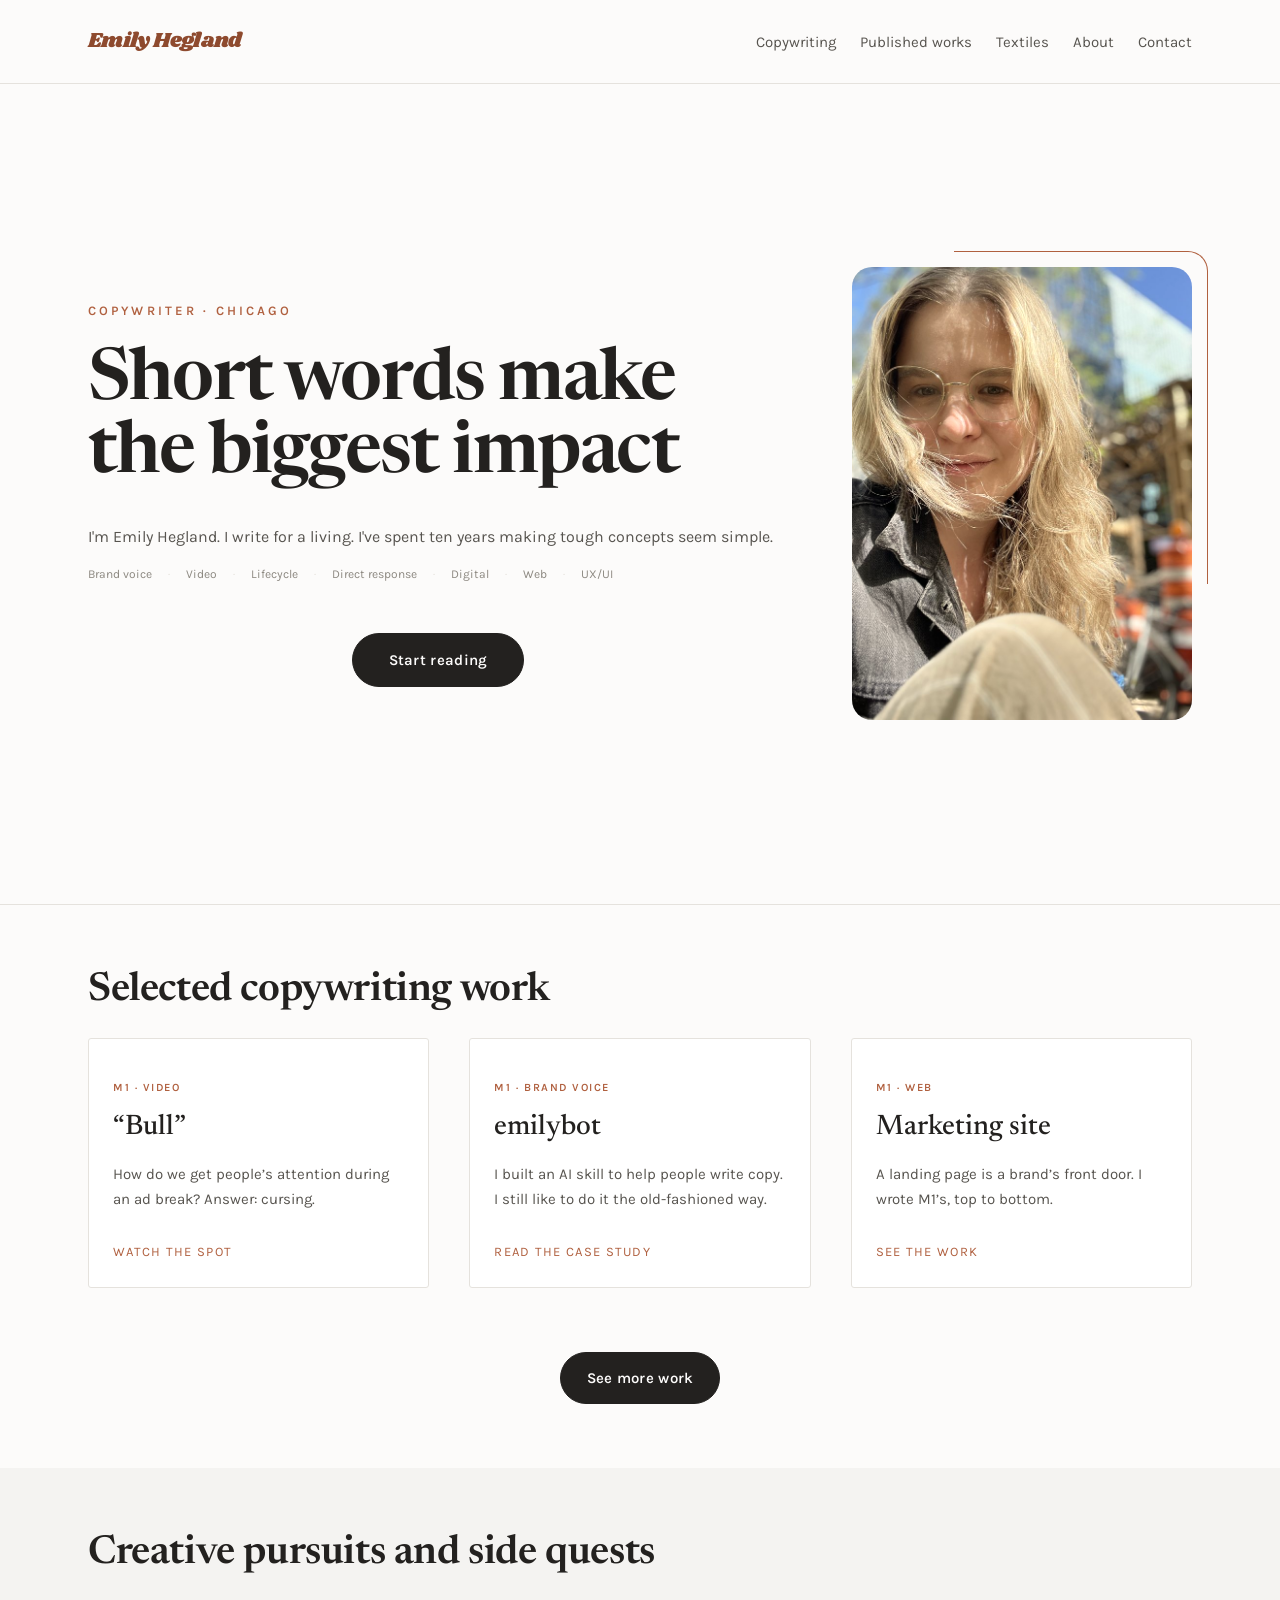
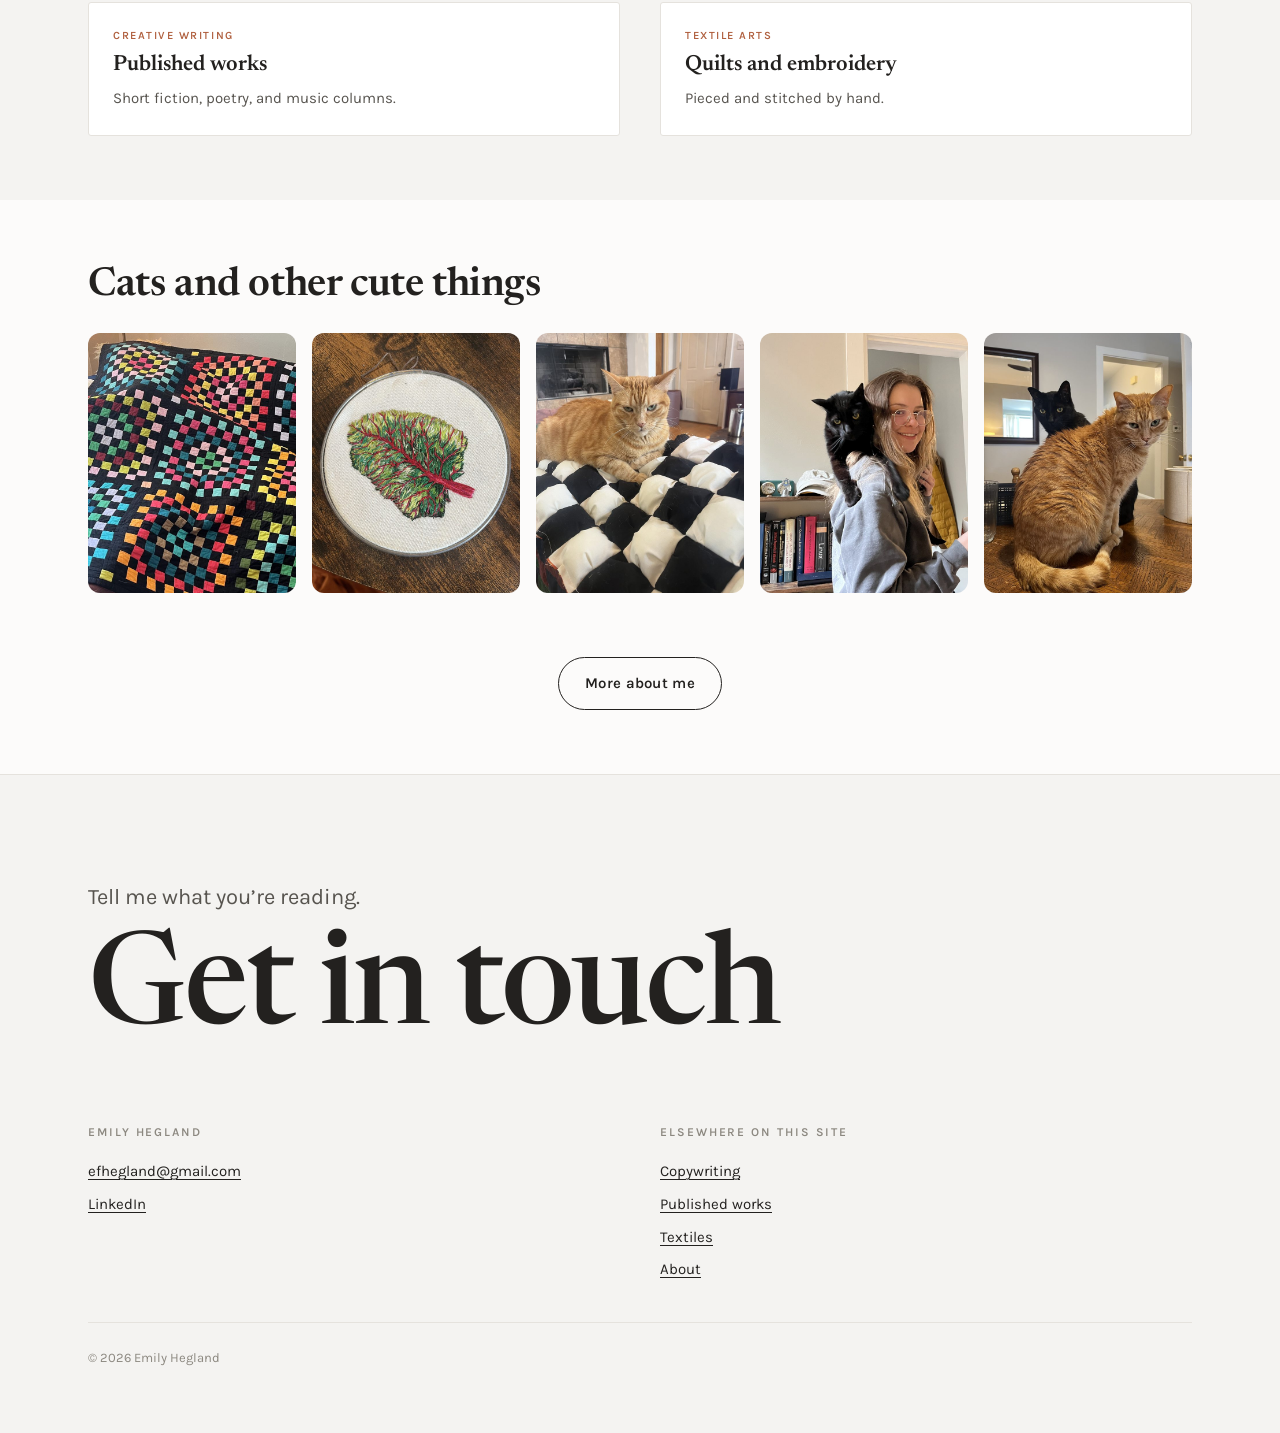
==== index.html @ 445c53f3 "Add files via upload" ====
<!DOCTYPE html>
<html lang="en">
<head>
<meta charset="utf-8">
<meta name="viewport" content="width=device-width, initial-scale=1">
<title>Emily Hegland | Copywriter, Chicago</title>

<!-- SEO + link previews. This is what shows up in Google and when someone
     pastes your URL into Slack or LinkedIn. Currently your live site puts the
     hobby sentence here; this puts the job first. -->
<meta name="description" content="Emily Hegland is a Chicago copywriter. Ten years of making tough concepts simple, mostly about money. Copy for M1, Humana, The Hartford, and Fundbox.">
<meta property="og:title" content="Emily Hegland | Copywriter, Chicago">
<meta property="og:description" content="Chicago copywriter. Ten years of making tough concepts simple, mostly about money. Copy for M1, Humana, The Hartford, and Fundbox.">
<meta property="og:type" content="website">
<meta property="og:url" content="https://emilyhegland.com/">
<meta property="og:image" content="https://emilyhegland.com/images/og-card.jpg">
<meta property="og:image:width" content="1200">
<meta property="og:image:height" content="630">
<meta property="og:image:alt" content="Emily Hegland, copywriter, Chicago">
<meta name="twitter:card" content="summary_large_image">

<link rel="stylesheet" href="style.css">
</head>
<body>

<header class="site-head">
  <div class="wrap site-head__inner">
    <a class="wordmark" href="index.html">Emily Hegland</a>
    <nav aria-label="Main">
      <ul class="nav">
        <li><a href="copywriting.html">Copywriting</a></li>
        <li><a href="writing.html">Published works</a></li>
        <li><a href="textiles.html">Textiles</a></li>
        <li><a href="about.html">About</a></li>
        <li><a href="#contact">Contact</a></li>
      </ul>
    </nav>
  </div>
</header>

<main>

  <!-- ============================================================ HERO -->
  <section class="hero hero--home">
    <div class="wrap hero__grid">

      <div class="hero__main">
        <p class="eyebrow eyebrow--clay">Copywriter · Chicago</p>
        <h1>Short words make the biggest impact</h1>

        <div class="hero__bio">
          <p class="lede">
            I'm Emily Hegland. I write for a living. I've spent ten years
            making tough concepts seem simple.
          </p>
          <ul class="hero__meta">
            <li>Brand voice</li>
            <li>Video</li>
            <li>Lifecycle</li>
            <li>Direct response</li>
            <li>Digital</li>
            <li>Web</li>
            <li>UX/UI</li>
          </ul>
        </div>

        <p class="hero__cta">
          <a class="btn" href="#work">Start reading</a>
        </p>
      </div>

      <figure class="hero__photo framed">
        <span class="framed__img">
          <img class="film" src="images/portrait-hero-color.jpg" alt="Emily Hegland" width="700" height="933">
        </span>
      </figure>

    </div>
  </section>

  <hr class="rule">

  <!-- ==================================================== SELECTED WORK -->
  <section class="section" id="work">
    <div class="wrap">
      <div class="section-head">
        <h2>Selected copywriting work</h2>
      </div>

      <div class="grid">

        <a class="card card--text" href="copywriting.html#video">
          <div class="card__body">
            <p class="card__kicker">M1 &middot; Video</p>
            <h3>&ldquo;Bull&rdquo;</h3>
            <p class="card__note">
              How do we get people&rsquo;s attention during an ad break? Answer:
              cursing.
            </p>
            <p class="card__more">Watch the spot</p>
          </div>
        </a>

        <a class="card card--text" href="case-m1-voice.html">
          <div class="card__body">
            <p class="card__kicker">M1 &middot; Brand voice</p>
            <h3>emilybot</h3>
            <p class="card__note">
              I built an AI skill to help people write copy. I still like to do it
              the old-fashioned way.
            </p>
            <p class="card__more">Read the case study</p>
          </div>
        </a>

        <a class="card card--text" href="copywriting.html#product">
          <div class="card__body">
            <p class="card__kicker">M1 &middot; Web</p>
            <h3>Marketing site</h3>
            <p class="card__note">
              A landing page is a brand&rsquo;s front door. I wrote M1&rsquo;s,
              top to bottom.
            </p>
            <p class="card__more">See the work</p>
          </div>
        </a>

      </div>

      <div class="section-more section-more--centre">
        <a class="btn" href="copywriting.html">See more work</a>
      </div>
    </div>
  </section>

  <!-- ========================================================= THE REST -->
  <section class="section section--deep">
    <div class="wrap">
      <div class="section-head">
        <h2>Creative pursuits and side quests</h2>
      </div>

      <div class="grid grid--two">

        <a class="card" href="writing.html">
          <div class="card__body">
            <p class="card__kicker">Creative writing</p>
            <h3>Published works</h3>
            <p class="card__note">
              Short fiction, poetry, and music columns.
            </p>
          </div>
        </a>

        <a class="card" href="textiles.html">
          <div class="card__body">
            <p class="card__kicker">Textile arts</p>
            <h3>Quilts and embroidery</h3>
            <p class="card__note">
              Pieced and stitched by hand.
            </p>
          </div>
        </a>

      </div>
    </div>
  </section>

  <!-- ==================================================== PICTURE REEL -->
  <!-- Visuals only. The About page carries the personal prose; repeating it here
       read as redundant. -->
  <section class="section">
    <div class="wrap">
      <div class="section-head">
        <h2>Cats and other cute things</h2>
      </div>

      <div class="reel">
        <figure>
          <img src="images/reel-quilt-disco.jpg" width="720" height="900" loading="lazy"
               alt="A disco granny square quilt: rings of pink, red, teal, orange and green squares set into black, spread over a couch">
        </figure>
        <figure>
          <img src="images/reel-embroidery-chard.jpg" width="720" height="900" loading="lazy"
               alt="Hand embroidery of a rainbow chard leaf, green blades threaded with deep red veins, in a small hoop">
        </figure>
        <figure>
          <img src="images/reel-cat-quilt.jpg" width="720" height="900" loading="lazy"
               alt="Clay Cat, an orange tabby, sitting on a black and white puff quilt">
        </figure>
        <figure>
          <img src="images/reel-cat-shoulder.jpg" width="720" height="900" loading="lazy"
               alt="Ulysses, a black cat, draped over Emily&rsquo;s shoulder while she holds a mug of coffee">
        </figure>
        <figure>
          <img src="images/reel-cats.jpg" width="720" height="900" loading="lazy"
               alt="Clay Cat in front and Ulysses behind him, an orange tabby and a black cat, sitting together on a table">
        </figure>
      </div>

      <div class="section-more section-more--centre">
        <a class="btn btn--ghost" href="about.html">More about me</a>
      </div>
    </div>
  </section>

</main>

<!-- =========================================================== CONTACT -->
<footer class="site-foot" id="contact">
  <div class="wrap">

    <div class="foot-cta">
      <p class="foot-cta__setup"><span data-cycle="[&quot;Tell me what you&rsquo;re reading.&quot;, &quot;What&rsquo;s your Letterboxd top 4?&quot;, &quot;Let&rsquo;s nail down your brand voice.&quot;, &quot;Ask me for a hot take.&quot;, &quot;Wanna go thrifting?&quot;, &quot;Buy me a High Life.&quot;]">Tell me what you&rsquo;re reading.</span></p>
      <a class="foot-cta__link" href="mailto:efhegland@gmail.com">Get in touch</a>
    </div>

    <div class="site-foot__inner">
      <div>
        <p class="eyebrow">Emily Hegland</p>
        <ul class="contact-list">
          <li><a href="mailto:efhegland@gmail.com">efhegland@gmail.com</a></li>
          <li><a href="https://www.linkedin.com/in/emily-hegland-7918b3ab/">LinkedIn</a></li>
        </ul>
      </div>
      <div>
        <p class="eyebrow">Elsewhere on this site</p>
        <ul class="contact-list">
          <li><a href="copywriting.html">Copywriting</a></li>
          <li><a href="writing.html">Published works</a></li>
          <li><a href="textiles.html">Textiles</a></li>
          <li><a href="about.html">About</a></li>
        </ul>
      </div>
    </div>

    <p class="fineprint">&copy; <span id="year">2026</span> Emily Hegland</p>
  </div>
</footer>

<script src="cycle.js"></script>
<script>
  document.getElementById('year').textContent = new Date().getFullYear();
</script>

</body>
</html>
---- style.css ----
/* ==========================================================================
   emilyhegland.com
   Near-white surfaces, quiet serif, one warm accent. Palette, type, and layout
   all resolve to the variables below, so retuning the whole site means editing
   this one block.
   ========================================================================== */

@import url('https://fonts.googleapis.com/css2?family=Newsreader:ital,opsz,wght@0,6..72,400;0,6..72,500;0,6..72,600;1,6..72,400;1,6..72,500&family=Karla:ital,wght@0,400;0,500;0,600;1,400&family=Shrikhand&display=swap');

:root {
  /* Near-white neutrals with a trace of warmth, so it reads white rather
     than cream and never tips blue. */
  --paper:        #FCFBFA;
  --paper-deep:   #F4F3F1;
  --paper-card:   #FFFFFF;
  --ink:          #23211F;
  --ink-soft:     #57544F;
  --ink-faint:    #8C8880;
  --rule:         #E5E2DD;

  /* Accents muted, earthy */
  --clay:         #B0603F;
  --clay-deep:    #8E4A2E;
  --sage:         #77856F;
  --ochre:        #C08A2E;

  /* Type. Newsreader is a quiet, low-contrast reading serif: conventional
     ampersand, restrained italic, no display flourishes. */
  --display: 'Newsreader', Georgia, 'Times New Roman', serif;
  --body:    'Karla', -apple-system, BlinkMacSystemFont, 'Segoe UI', sans-serif;
  /* Wordmark only. A heavy seventies display face, used once per page. The
     fallback is the display serif so the swap is less jarring than a system
     default would be. */
  --mark:    'Shrikhand', Georgia, serif;

  /* Spacing scale */
  --s1: 0.5rem;
  --s2: 1rem;
  --s3: 1.5rem;
  --s4: 2.5rem;
  --s5: 4rem;
  --s6: 6.5rem;

  --max:      1200px;
  --max-prose: 66ch;
  --radius:   3px;
}

/* --------------------------------------------------------------- reset --- */

*, *::before, *::after { box-sizing: border-box; }

html { -webkit-text-size-adjust: 100%; scroll-behavior: smooth; }

body {
  margin: 0;
  background-color: var(--paper);
  color: var(--ink);
  font-family: var(--body);
  font-size: 1.0625rem;
  line-height: 1.65;
  -webkit-font-smoothing: antialiased;
}

img { max-width: 100%; height: auto; display: block; }

a { color: var(--clay-deep); text-decoration-thickness: 1px; text-underline-offset: 3px; }
a:hover { color: var(--ink); }

/* ---------------------------------------------------------------- type --- */

h1, h2, h3, h4 {
  font-family: var(--display);
  font-weight: 500;
  line-height: 1.14;
  letter-spacing: -0.01em;
  margin: 0 0 var(--s2);
  font-optical-sizing: auto;
}

/* Newsreader runs a little lighter than Fraunces at display sizes, so h1 gets
   a touch more size and h2 a touch more weight to hold the hierarchy. */
/* Capped at 3.75rem so the longest headline on the site, "Short words make the
   biggest impact", holds a single line at full content width. */
h1 { font-size: clamp(2.25rem, 5.4vw, 3.75rem); }
h2 { font-size: clamp(1.75rem, 3.4vw, 2.5rem); font-weight: 600; }
h3 { font-size: 1.375rem; font-weight: 600; letter-spacing: 0; }

/* No orphans. balance evens out line lengths across a heading so the last line
   never ends up holding a single word. pretty does the same job for running
   copy, where balancing every line would look fussy. */
h1, h2, h3, .foot-cta__link, .card h3, .journal { text-wrap: balance; }
p, .lede, .card__note, .caption, .fineprint { text-wrap: pretty; }

p { margin: 0 0 var(--s2); }
p:last-child { margin-bottom: 0; }

.prose { max-width: var(--max-prose); }
.prose p { margin-bottom: var(--s3); }

.lede {
  font-size: clamp(1.1875rem, 2.1vw, 1.5rem);
  line-height: 1.55;
  color: var(--ink-soft);
  max-width: 52ch;
}

/* Case study summaries run longer than a hero line, so they get more measure. */
.cs-head .lede { max-width: 60ch; }

.eyebrow {
  font-family: var(--body);
  font-size: 0.75rem;
  font-weight: 600;
  letter-spacing: 0.16em;
  text-transform: uppercase;
  color: var(--ink-faint);
  margin: 0 0 var(--s2);
}

.eyebrow--clay { color: var(--clay); }

/* -------------------------------------------------------------- layout --- */

.wrap {
  width: 100%;
  max-width: var(--max);
  margin-inline: auto;
  padding-inline: clamp(1.25rem, 5vw, 3rem);
}

.section { padding-block: var(--s5); }
.section--tight { padding-block: var(--s4); }
.section--deep { background-color: var(--paper-deep); }

.rule { border: 0; border-top: 1px solid var(--rule); margin: 0; }

/* ------------------------------------------------------------ nav/head --- */

.site-head {
  padding-block: var(--s3);
  border-bottom: 1px solid var(--rule);
}

.site-head__inner {
  display: flex;
  flex-wrap: wrap;
  gap: var(--s2) var(--s4);
  align-items: baseline;
  justify-content: space-between;
}

/* Negative tracking is the point. Phototype in the seventies was the first
   technology that let designers pull letters into each other, and that tightness
   is what reads as period. Kept at -0.035em rather than the -0.045em used in the
   large preview, because at header size the same em value bites harder. */
.wordmark {
  font-family: var(--mark);
  font-size: 1.3125rem;
  font-weight: 400;
  letter-spacing: -0.035em;
  color: var(--clay-deep);
  text-decoration: none;
  transition: color 160ms ease;
}

.wordmark:hover,
.wordmark:focus-visible { color: var(--ink); }

.nav {
  display: flex;
  flex-wrap: wrap;
  gap: var(--s3);
  list-style: none;
  margin: 0;
  padding: 0;
  font-size: 0.9375rem;
}

.nav a {
  color: var(--ink-soft);
  text-decoration: none;
  padding-bottom: 2px;
  border-bottom: 1px solid transparent;
}

.nav a:hover { color: var(--ink); border-bottom-color: var(--rule); }
.nav a[aria-current='page'] { color: var(--ink); border-bottom-color: var(--clay); }

/* ---------------------------------------------------------------- hero --- */

/* Bottom padding is deliberately small: the section that follows already brings
   its own top padding, so anything larger here doubles up and pushes the content
   away from the heading it belongs to. The homepage sets its own padding via
   .hero--home, so it is unaffected. */
.hero { padding-block: clamp(2.25rem, 5.5vw, 4rem) var(--s2); }
/* No measure cap: the headline gets the full content width so it can hold one
   line on desktop. balance handles the wrap gracefully on narrower screens,
   where a 35-character line cannot fit at any readable size. */
.hero h1 { text-wrap: balance; }
.hero h1 em { font-style: italic; color: var(--clay-deep); }
.hero .lede { margin-top: var(--s3); }

/* Disciplines list. This reset was deleted along with the old portrait rules,
   which is what put the bullets back. */
.hero__meta {
  display: flex;
  flex-wrap: wrap;
  gap: var(--s1) var(--s2);
  list-style: none;
  margin: 0;
  padding: 0;
  color: var(--ink-faint);
}

.hero__meta li + li::before {
  content: '\00b7';
  margin-right: var(--s2);
  color: var(--rule);
}

/* Framed photo. A thin bracket runs along the top and right edges of the picture,
   offset outward. It is drawn on a wrapper around the image, not on the figure,
   because the figure also contains the caption and a frame sized to the figure
   would cut straight through it.

   Two sides only. A full rectangle needs a bottom edge, and the bottom edge is
   exactly where a caption wants to go. */
.framed { margin: 0; }

.framed__img { position: relative; display: block; }

/* inset: top right bottom left. Negative values push the bracket past the edge;
   the positive bottom and left values decide where its two legs stop. */
.framed__img::before {
  content: '';
  position: absolute;
  inset: -16px -16px 30% 30%;
  border-top: 1px solid var(--clay);
  border-right: 1px solid var(--clay);
  border-top-right-radius: 20px;
  z-index: 0;
  pointer-events: none;
}

.framed__img img {
  position: relative;
  z-index: 1;
  width: 100%;
  height: auto;
  border-radius: 20px;
}

.framed figcaption { position: relative; z-index: 1; }

@media (max-width: 620px) {
  .framed__img::before { inset: -12px -12px 30% 30%; }
}

/* ------------------------------------------------------ about page open --- */
/* Magazine feature opener. The kicker runs full width, then the headline and the
   first line of body copy start on the same horizontal line. That shared top
   edge is the whole effect, and it is why the eyebrow had to come out of the
   left column: with it in there the two columns could only align at the kicker,
   which put the copy above the headline instead of level with it. */

.about-open { padding-block: clamp(1.5rem, 3.5vw, 2.5rem) var(--s4); }
.about-open > .wrap > .eyebrow { margin-bottom: var(--s2); }

.about-open__grid {
  display: grid;
  grid-template-columns: minmax(0, 1fr) minmax(0, 1fr);
  gap: var(--s5) var(--s4);
  align-items: start;
}

/* The gap between the headline and the photo below it. Larger than the default
   h1 margin, so the headline reads as a headline and not as a photo caption. */
.about-open__lead h1 { margin-bottom: var(--s3); }

/* Single column below the point where a half-width measure gets too narrow to
   read. Stacking order becomes kicker, headline, photo, copy. */
@media (max-width: 860px) {
  .about-open__grid { grid-template-columns: minmax(0, 1fr); gap: var(--s4); }
  .about-open__lead h1 { margin-bottom: var(--s2); }
}

/* Frame B. The bracket is promoted off the photo and onto the whole left column,
   so the headline and the picture read as one object rather than two.
   The homepage hero keeps its bracket on the photo: there the photo sits beside
   the headline rather than under it, so there is no column to wrap. That split is
   deliberate. The hero is the only full-viewport section on the site and already
   behaves unlike every interior page. */

.about-open__lead { position: relative; }

/* The photo gives up its own bracket, or you get two nested corners. */
.about-open__lead .framed__img::before { display: none; }

.about-open__lead::before {
  content: '';
  position: absolute;
  inset: -22px -16px 20% 30%;
  border-top: 1px solid var(--clay);
  border-right: 1px solid var(--clay);
  border-top-right-radius: 20px;
  z-index: 0;
  pointer-events: none;
}

/* An absolutely positioned pseudo-element paints above non-positioned text in
   the same stacking context, so the headline is lifted explicitly. The line does
   not currently cross it, but it would if the headline ever got longer. */
.about-open__lead h1 { position: relative; z-index: 1; }

@media (max-width: 620px) {
  .about-open__lead::before { inset: -16px -12px 20% 30%; }
}

/* ------------------------------------------------------------- film grade --- */
/* Applied to photographs of Emily and nothing else. The textile pieces and the
   M1 screens stay untouched: on those, the colour is the evidence.
   This is a filter, not a re-export. The files on disk are still true, so the
   lightbox shows real colour on click and this can be dialled or deleted
   without touching a single image. */

.film { filter: sepia(0.14) saturate(1.08); }

/* Grain variant. Add `framed--grain` to the <figure> to switch a portrait from
   warm wash to warm-plus-grain. Hangs off ::after because ::before is already
   drawing the bracket. */
.framed--grain .framed__img::after {
  content: '';
  position: absolute;
  inset: 0;
  z-index: 2;
  border-radius: 20px;
  pointer-events: none;
  opacity: 0.3;
  mix-blend-mode: multiply;
  background-image: url("data:image/svg+xml,%3Csvg xmlns='http://www.w3.org/2000/svg' width='140' height='140'%3E%3Cfilter id='n'%3E%3CfeTurbulence type='fractalNoise' baseFrequency='0.85' numOctaves='3'/%3E%3C/filter%3E%3Crect width='140' height='140' filter='url(%23n)' opacity='0.55'/%3E%3C/svg%3E");
}

/* -------------------------------------------------------- homepage hero --- */
/* Only the homepage hero fills the viewport. Every other page uses the plain
   .hero, which is a kicker and a heading and nothing else. */

.hero--home {
  padding-block: clamp(3rem, 7vw, 6rem);
  min-height: calc(100svh - 5rem);
  display: flex;
  flex-direction: column;
  justify-content: center;
}

.hero--home > .wrap { width: 100%; }

/* Text left, portrait right. Source is 700px wide, so a 340px column gives 2x
   for retina. Past about 350px it starts to soften. */
.hero__grid {
  display: grid;
  grid-template-columns: minmax(0, 1fr) minmax(0, 340px);
  gap: var(--s5);
  align-items: center;
}

/* Layout only. The frame itself lives in .framed, shared with the About page. */
.hero__photo {
  justify-self: end;
  width: 100%;
}

@media (max-width: 860px) {
  .hero__grid { grid-template-columns: 1fr; gap: var(--s4); }
  .hero__photo { justify-self: start; max-width: 230px; }
}

/* 5.25rem is the largest size at which "Short words make" still holds one line
   inside the text column once the 340px photo column is subtracted. At 6rem it
   broke to three lines. */
.hero--home h1 {
  font-size: clamp(2.5rem, 5.6vw, 5.25rem);
  font-weight: 600;
  line-height: 1.02;
  letter-spacing: -0.025em;
  max-width: 20ch;
  text-wrap: balance;
  margin-bottom: 0;
}

/* Kicker earns its keep on letterspacing rather than colour. */
.hero--home .eyebrow {
  font-size: 0.8125rem;
  letter-spacing: 0.24em;
  margin-bottom: var(--s3);
}

/* Supporting matter stays deliberately small against the headline. The whole
   effect depends on that gap being wide, so scaling the bio alongside the
   headline would cancel it out. */
.hero--home .hero__bio {
  display: block;
  margin-top: clamp(1.5rem, 2.5vw, 2rem);
}

/* The bio is 96 characters, so the measure has to clear that to hold one line.
   That is wider than a comfortable reading measure, which is fine here: at one
   line under a 96px headline it reads as a deck, not a paragraph. It wraps
   normally on anything narrower. */
.hero--home .lede {
  font-size: 1rem;
  line-height: 1.6;
  max-width: 100ch;
  color: var(--ink-soft);
  text-wrap: pretty;
  margin: 0;
}

.hero--home .hero__meta {
  margin-top: var(--s2);
  font-size: 0.75rem;
}

/* Centred within the text column, so it does not read as off-centre against the
   photo sitting to its right. */
.hero__cta {
  margin-top: clamp(2rem, 4vw, 3rem);
  text-align: center;
}

.hero__cta .btn {
  font-size: 0.9375rem;
  padding: 0.85rem 2.25rem;
}

@media (max-width: 760px) {
  .hero--home h1 { max-width: none; }
  .hero--home { min-height: 0; }
  .hero--home .lede { max-width: none; }
}

/* ---------------------------------------------------------------- grid --- */

.grid {
  display: grid;
  gap: var(--s4);
  grid-template-columns: repeat(auto-fill, minmax(min(100%, 300px), 1fr));
}

.grid--two { grid-template-columns: repeat(auto-fill, minmax(min(100%, 420px), 1fr)); }

/* Text-only card. Two of the three homepage assets are images of copy, and any
   crop small enough for a card slices the type. Rather than show sliced words on
   a page about writing, the cards carry the line and the work images live on the
   copywriting page where they have room to be read. */
.card--text .card__body {
  padding: var(--s4) var(--s3) var(--s3);
  display: flex;
  flex-direction: column;
  gap: 0.35rem;
  min-height: 15rem;
}

.card--text h3 {
  font-size: clamp(1.5rem, 2.2vw, 1.875rem);
  font-weight: 500;
  margin: 0;
}

.card--text .card__note { margin: 0.35rem 0 0; }

/* Pushes the affordance to the bottom so the three cards align regardless of
   how long the teaser runs. */
.card--text .card__more {
  margin-top: auto;
  padding-top: var(--s3);
  font-family: var(--body);
  font-size: 0.8125rem;
  letter-spacing: 0.1em;
  text-transform: uppercase;
  color: var(--clay);
}

.card--text:hover .card__more { color: var(--clay-deep); }

/* --------------------------------------------------------------- cards --- */

.card {
  display: flex;
  flex-direction: column;
  text-decoration: none;
  color: inherit;
  background: var(--paper-card);
  border: 1px solid var(--rule);
  border-radius: var(--radius);
  overflow: hidden;
  transition: transform 180ms ease, box-shadow 180ms ease, border-color 180ms ease;
}

.card:hover {
  transform: translateY(-3px);
  border-color: var(--ink-faint);
  box-shadow: 0 10px 28px -18px rgba(35, 33, 31, 0.40);
}

.card__media {
  aspect-ratio: 4 / 3;
  background: var(--paper-deep);
  overflow: hidden;
}

.card__media img { width: 100%; height: 100%; object-fit: cover; }

/* A full-page screenshot cropped to a 4:3 box shows a band from the middle of
   the page, which reads as a random slice. Anchoring to the top keeps the
   headline visible, and the fade says the page continues rather than pretending
   the crop was the whole thing. Video stills keep the centred crop, since they
   are already the right shape. */
.card__media--page { position: relative; }
.card__media--page img { object-position: top center; }
.card__media--page::after {
  content: '';
  position: absolute;
  inset: auto 0 0 0;
  height: 38%;
  pointer-events: none;
  background: linear-gradient(to bottom, transparent, var(--paper-card) 94%);
}

.card__body { padding: var(--s3); }

.card__kicker {
  font-size: 0.6875rem;
  font-weight: 600;
  letter-spacing: 0.14em;
  text-transform: uppercase;
  color: var(--clay);
  margin: 0 0 var(--s1);
}

.card h3 { margin-bottom: var(--s1); }

.card__note {
  margin: 0;
  font-size: 0.9375rem;
  color: var(--ink-soft);
}

/* ------------------------------------------------------------ workitem --- */
/* Wide editorial row used on section index pages. */

.workitem {
  display: grid;
  gap: var(--s3) var(--s4);
  grid-template-columns: minmax(0, 1.15fr) minmax(0, 1fr);
  align-items: start;
  padding-block: var(--s4);
  border-top: 1px solid var(--rule);
}

.workitem:last-of-type { border-bottom: 1px solid var(--rule); }
.workitem--flip > .workitem__media { order: 2; }

.workitem__media img {
  width: 100%;
  border: 1px solid var(--rule);
  border-radius: var(--radius);
}

.workitem__text h3 { font-size: clamp(1.375rem, 2.4vw, 1.875rem); }

.workitem__tags {
  display: flex;
  flex-wrap: wrap;
  gap: var(--s1);
  list-style: none;
  margin: var(--s3) 0 0;
  padding: 0;
}

.tag {
  font-size: 0.75rem;
  letter-spacing: 0.06em;
  text-transform: uppercase;
  color: var(--ink-soft);
  border: 1px solid var(--rule);
  border-radius: 100px;
  padding: 0.2rem 0.65rem;
  background: var(--paper);
}

/* --------------------------------------------------------------- video --- */

.video-embed {
  position: relative;
  aspect-ratio: 16 / 9;
  background: var(--ink);
  border-radius: var(--radius);
  overflow: hidden;
  border: 1px solid var(--rule);
}

.video-embed iframe,
.video-embed video {
  position: absolute;
  inset: 0;
  width: 100%;
  height: 100%;
  border: 0;
}

/* Without this the video defaults to object-fit: contain, which letterboxes
   against the container's exact aspect ratio. The container gets its height from
   aspect-ratio applied to a fractional width, so the two disagree by a fraction
   of a pixel and the gap renders as thin dark lines down the sides. Every video
   on the site matches its container's ratio exactly, so cover fills the box and
   crops nothing. Verified 21 Aug: bull is 3:2 in a 3:2 frame, the other three
   are 16:9 in 16:9 frames. */
.video-embed video { object-fit: cover; }

/* Pale videos. The default container background is near-black, which is right
   behind a TV spot and wrong behind a screen recording of a white page: it
   flashes dark while the file loads. */
.video-embed--light { background: var(--paper-deep); }
.poster--light { background: var(--paper-deep); }

/* Visible placeholder so a missing embed never renders as a blank box. */
.video-embed--todo {
  display: grid;
  place-items: center;
  background: var(--paper-deep);
  color: var(--ink-faint);
  font-size: 0.875rem;
  text-align: center;
  padding: var(--s3);
}

.caption {
  margin: var(--s2) 0 0;
  font-size: 0.875rem;
  color: var(--ink-soft);
}

.caption strong { color: var(--ink); font-weight: 600; }

/* ========================================================================== */
/* MOTION COMPONENTS                                                          */
/* Four ways to show animation. Pick per asset see motion-patterns.html.    */
/* ========================================================================== */

/* --- 1. Silent looping clip -----------------------------------------------
   For short motion: a banner animating, type building, a logo resolving.
   Autoplays, no controls, no sound. Behaves like a moving image. */

.loop {
  position: relative;
  overflow: hidden;
  border-radius: var(--radius);
  border: 1px solid var(--rule);
  background: var(--paper-deep);
}

.loop video {
  display: block;
  width: 100%;
  height: auto;
}

/* Ratio variants set one so the page doesn't reflow while loading. */
.loop--16x9 { aspect-ratio: 16 / 9; }
.loop--1x1  { aspect-ratio: 1 / 1; }
.loop--4x5  { aspect-ratio: 4 / 5; }
.loop--wide { aspect-ratio: 21 / 9; }

.loop--16x9 video,
.loop--1x1 video,
.loop--4x5 video,
.loop--wide video {
  position: absolute;
  inset: 0;
  width: 100%;
  height: 100%;
  object-fit: cover;
}

/* --- 2. Phone frame -------------------------------------------------------
   For app flows and product motion. The frame does a lot of work: it tells
   the viewer "this is a real product" before they read a word. */

.phone {
  position: relative;
  width: 100%;
  max-width: 300px;
  margin-inline: auto;
  aspect-ratio: 9 / 19.5;
  background: var(--ink);
  border-radius: 34px;
  padding: 9px;
  box-shadow: 0 18px 44px -22px rgba(35, 33, 31, 0.50);
}

.phone__screen {
  position: relative;
  width: 100%;
  height: 100%;
  overflow: hidden;
  border-radius: 26px;
  background: var(--paper-card);
}

.phone__screen video,
.phone__screen img {
  width: 100%;
  height: 100%;
  object-fit: cover;
  display: block;
}

/* Speaker notch. Purely decorative. */
.phone::after {
  content: '';
  position: absolute;
  top: 20px;
  left: 50%;
  transform: translateX(-50%);
  width: 58px;
  height: 5px;
  border-radius: 100px;
  background: rgba(252, 251, 250, 0.22);
  z-index: 2;
}

.phone-row {
  display: flex;
  flex-wrap: wrap;
  gap: var(--s4);
  justify-content: center;
  align-items: flex-start;
}

.phone-row > figure { margin: 0; flex: 0 1 260px; }

/* --- 3. Lottie stage ------------------------------------------------------
   For vector animation exported from After Effects via Bodymovin. Stays
   crisp at any size and weighs a few KB. Needs the lottie-web script. */

.lottie {
  width: 100%;
  aspect-ratio: 16 / 9;
  background: var(--paper-deep);
  border: 1px solid var(--rule);
  border-radius: var(--radius);
  overflow: hidden;
}

.lottie--square { aspect-ratio: 1 / 1; }

/* --- 4. Click-to-play poster ---------------------------------------------
   For long or sound-on video (TV spots). Loads a still image only; the real
   player arrives when clicked. Keeps a page with six spots on it fast. */

.poster {
  position: relative;
  aspect-ratio: 16 / 9;
  border-radius: var(--radius);
  overflow: hidden;
  border: 1px solid var(--rule);
  background: var(--ink);
  cursor: pointer;
  display: block;
  width: 100%;
  padding: 0;
}

.poster img {
  width: 100%;
  height: 100%;
  object-fit: cover;
  transition: transform 400ms ease, opacity 300ms ease;
}

.poster:hover img { transform: scale(1.03); opacity: 0.85; }

.poster__play {
  position: absolute;
  inset: 0;
  display: grid;
  place-items: center;
  pointer-events: none;
}

.poster__play span {
  width: 66px;
  height: 66px;
  border-radius: 50%;
  background: rgba(252, 251, 250, 0.94);
  display: grid;
  place-items: center;
  box-shadow: 0 6px 20px -8px rgba(0, 0, 0, 0.5);
  transition: transform 200ms ease;
}

.poster:hover .poster__play span { transform: scale(1.09); }

.poster__play svg { width: 20px; height: 20px; margin-left: 3px; fill: var(--ink); }

.poster__label {
  position: absolute;
  left: 0;
  bottom: 0;
  right: 0;
  padding: var(--s3);
  background: linear-gradient(to top, rgba(18, 18, 17, 0.82), transparent);
  color: #FCFBFA;
  font-size: 0.875rem;
  text-align: left;
  pointer-events: none;
}

.poster__label strong { display: block; font-size: 1rem; }

/* Ratio variants. "Bull" is a 720x480 broadcast master (3:2), so forcing it
   into a 16:9 frame would crop the line off the top and bottom. */
.poster--3x2 { aspect-ratio: 3 / 2; }
.video-embed--3x2 { aspect-ratio: 3 / 2; }

/* Self-hosted player swapped in by the click handler. */
.video-embed video { background: var(--ink); }

/* Spot listing: poster, then the lines underneath. The copy is the point, so it
   gets real typographic treatment instead of a one-line caption. */
.spot { display: block; }
.spot + .spot { margin-top: var(--s5); }

.spot__lines {
  margin: var(--s3) 0 0;
  padding: 0;
  list-style: none;
}

.spot__lines li {
  font-family: var(--display);
  font-size: clamp(1.0625rem, 1.7vw, 1.375rem);
  line-height: 1.38;
  font-weight: 500;
  color: var(--ink);
  padding: 0.3rem 0 0.3rem var(--s3);
  border-left: 2px solid var(--rule);
}

.spot__lines li:first-child { border-left-color: var(--clay); }

.spot__lines li span {
  display: block;
  font-family: var(--body);
  font-size: 0.75rem;
  letter-spacing: 0.1em;
  text-transform: uppercase;
  color: var(--ink-faint);
  margin-top: 0.2rem;
}

.spot__meta {
  display: flex;
  flex-wrap: wrap;
  gap: var(--s1) var(--s3);
  margin: var(--s2) 0 0;
  font-size: 0.8125rem;
  color: var(--ink-faint);
}

/* --- Motion accessibility -------------------------------------------------
   Anyone who has asked their OS to reduce motion gets a still frame instead
   of a loop. Non-negotiable: autoplaying motion triggers migraines and
   vestibular symptoms for a real slice of your audience. */

@media (prefers-reduced-motion: reduce) {
  .loop video { animation-play-state: paused; }
  .poster img, .poster:hover img { transition: none; transform: none; }
  .poster:hover .poster__play span { transform: none; }
}

/* ========================================================================== */
/* LIGHTBOX                                                                   */
/* Click any work image to open it full-screen. Direct mail and print          */
/* collages are unreadable at grid size, which defeats the purpose of showing  */
/* them, so enlarging is not a nicety here.                                   */
/* ========================================================================== */

/* Affordance on the page. The cursor and a quiet corner badge tell people the
   image is clickable without adding visual clutter. */
.zoom-btn {
  display: block;
  width: 100%;
  padding: 0;
  border: 0;
  background: none;
  cursor: zoom-in;
  position: relative;
  border-radius: var(--radius);
  overflow: hidden;
}

.zoom-btn img { transition: transform 300ms ease; }
.zoom-btn:hover img { transform: scale(1.015); }

.zoom-btn::after {
  content: 'Enlarge';
  position: absolute;
  bottom: 8px;
  right: 8px;
  font-family: var(--body);
  font-size: 0.6875rem;
  font-weight: 600;
  letter-spacing: 0.1em;
  text-transform: uppercase;
  color: var(--ink);
  background: rgba(252, 251, 250, 0.94);
  border: 1px solid var(--rule);
  border-radius: 100px;
  padding: 0.25rem 0.6rem;
  opacity: 0;
  transition: opacity 180ms ease;
  pointer-events: none;
}

.zoom-btn:hover::after,
.zoom-btn:focus-visible::after { opacity: 1; }

.zoom-btn:focus-visible {
  outline: 2px solid var(--clay);
  outline-offset: 3px;
}

/* --- The overlay ---------------------------------------------------------- */

.lb {
  position: fixed;
  inset: 0;
  z-index: 100;
  display: none;
  background: rgba(20, 20, 19, 0.95);
  padding: clamp(0.75rem, 3vw, 2rem);
}

.lb[open], .lb.is-open { display: grid; grid-template-rows: auto 1fr auto; }

.lb__bar {
  display: flex;
  align-items: center;
  justify-content: space-between;
  gap: var(--s3);
  color: #F2F1EF;
  font-size: 0.8125rem;
}

.lb__count { letter-spacing: 0.1em; text-transform: uppercase; font-size: 0.6875rem; opacity: 0.7; }

.lb__stage {
  display: grid;
  place-items: center;
  overflow: auto;
  min-height: 0;
  padding-block: var(--s2);
}

.lb__stage img {
  max-width: 100%;
  max-height: 100%;
  object-fit: contain;
  cursor: zoom-in;
  background: var(--paper);
}

/* Actual-size mode. For a direct mail collage the fine print only becomes
   legible past 100%, so the stage scrolls rather than shrinking to fit. */
.lb.is-zoomed .lb__stage { place-items: start center; }
.lb.is-zoomed .lb__stage img {
  max-width: none;
  max-height: none;
  width: auto;
  cursor: zoom-out;
}

.lb__cap {
  color: #F2F1EF;
  font-size: 0.875rem;
  text-align: center;
  max-width: 70ch;
  margin-inline: auto;
  line-height: 1.5;
}

.lb__cap strong { display: block; font-family: var(--display); font-size: 1.0625rem; font-weight: 500; margin-bottom: 0.2rem; }

.lb button {
  font-family: var(--body);
  font-size: 0.8125rem;
  color: #F2F1EF;
  background: rgba(242, 241, 239, 0.12);
  border: 1px solid rgba(242, 241, 239, 0.28);
  border-radius: 100px;
  padding: 0.4rem 0.9rem;
  cursor: pointer;
  transition: background 150ms ease;
}

.lb button:hover { background: rgba(242, 241, 239, 0.24); }
.lb button:focus-visible { outline: 2px solid #F2F1EF; outline-offset: 2px; }
.lb__nav { display: flex; gap: var(--s1); }

@media (prefers-reduced-motion: reduce) {
  .zoom-btn img, .zoom-btn:hover img { transition: none; transform: none; }
}

/* ========================================================================== */
/* COPY DECK                                                                  */
/* For web copy. A page screenshot is a tall unreadable strip that credits the */
/* designer as much as the writer, so the page gets shown as the copy deck it  */
/* was delivered as: element label on the left, the actual words at readable    */
/* size on the right, decisions annotated alongside.                          */
/* ========================================================================== */

.deck {
  border: 1px solid var(--rule);
  border-radius: var(--radius);
  background: var(--paper-card);
  overflow: hidden;
  margin: var(--s4) 0;
}

.deck__head {
  display: flex;
  flex-wrap: wrap;
  gap: var(--s2) var(--s3);
  align-items: baseline;
  justify-content: space-between;
  padding: var(--s3);
  border-bottom: 1px solid var(--rule);
  background: var(--paper-deep);
}

.deck__head h3 { margin: 0; font-size: 1.25rem; }

.deck__url {
  font-family: ui-monospace, 'SF Mono', Menlo, monospace;
  font-size: 0.75rem;
  color: var(--ink-faint);
  word-break: break-all;
}

/* One row per copy element. */
.deck__row {
  display: grid;
  grid-template-columns: 8.5rem minmax(0, 1fr);
  gap: var(--s3);
  padding: var(--s3);
  border-top: 1px solid var(--rule);
}

.deck__row:first-of-type { border-top: 0; }

.deck__label {
  font-family: var(--body);
  font-size: 0.6875rem;
  font-weight: 600;
  letter-spacing: 0.13em;
  text-transform: uppercase;
  color: var(--ink-faint);
  padding-top: 0.35rem;
}

.deck__copy { min-width: 0; }

/* Copy set at the weight it carried on the page, so hierarchy is visible. */
.deck__copy .h1 {
  font-family: var(--display);
  font-size: clamp(1.5rem, 3vw, 2.125rem);
  font-weight: 600;
  line-height: 1.18;
  margin: 0;
}

.deck__copy .h2 {
  font-family: var(--display);
  font-size: clamp(1.1875rem, 2.2vw, 1.5rem);
  font-weight: 600;
  line-height: 1.25;
  margin: 0;
}

.deck__copy .sub {
  font-size: 1.0625rem;
  line-height: 1.5;
  color: var(--ink-soft);
  margin: 0;
}

.deck__copy .body { font-size: 0.9375rem; line-height: 1.6; margin: 0; }

/* A module inside a deck, in the three tiers the source page actually uses:
   the client's product name as a kicker, the module headline, then the body.
   Flattening these into a bold run-in lost the hierarchy and needed a period to
   hold the seam, which Emily rightly disliked.

   The kicker is clay, not the sage used by .deck__note. Sage means "Emily's
   annotation" everywhere else in a deck, and a product name is the client's
   content, not commentary. Keeping the two colours apart keeps that distinction
   legible. */
.deck__item + .deck__item { margin-top: var(--s3); }

.deck__item .kicker {
  font-family: var(--body);
  font-size: 0.6875rem;
  font-weight: 600;
  letter-spacing: 0.14em;
  text-transform: uppercase;
  color: var(--clay);
  margin: 0 0 0.65rem;
}

.deck__item .h3 {
  font-family: var(--display);
  font-size: 1.0625rem;
  font-weight: 600;
  line-height: 1.3;
  color: var(--ink);
  margin: 0 0 0.3rem;
}

/* An annotation following the last module needs more air than the modules give
   each other, or the note reads as a fourth module. */
.deck__item + .deck__note { margin-top: var(--s4); }

/* A mock CTA needs room off the headline above it, or the button reads as
   punctuation on the end of the sentence. */
.deck__cta { margin: var(--s3) 0 0; }

/* Quieter than a standalone image caption. This one sits under a video and
   explains what to look for, so it needs to read as an aside rather than as
   another paragraph of body copy. */
.caption--tight {
  font-size: 0.8125rem;
  line-height: 1.5;
  color: var(--ink-faint);
  max-width: 62ch;
}
.deck__copy p + p { margin-top: var(--s2); }

.deck__copy .cta {
  display: inline-block;
  font-size: 0.875rem;
  font-weight: 600;
  color: var(--paper);
  background: var(--ink);
  border-radius: 100px;
  padding: 0.45rem 1.1rem;
}

/* Annotation. Where the reasoning goes, which is the part worth hiring. */
.deck__note {
  margin: var(--s2) 0 0;
  padding-left: var(--s2);
  border-left: 2px solid var(--sage);
  font-size: 0.8125rem;
  line-height: 1.55;
  color: var(--ink-soft);
}

.deck__note strong {
  display: block;
  font-size: 0.6875rem;
  letter-spacing: 0.1em;
  text-transform: uppercase;
  color: var(--sage);
  margin-bottom: 0.2rem;
}

/* "What I cut" block. Struck-through copy that did not ship. */
.deck__cut {
  padding: var(--s3);
  border-top: 1px solid var(--rule);
  background: var(--paper-deep);
}

.deck__cut ul { list-style: none; margin: var(--s2) 0 0; padding: 0; }

.deck__cut li {
  font-family: var(--display);
  font-size: 1.0625rem;
  color: var(--ink-faint);
  text-decoration: line-through;
  text-decoration-thickness: 1px;
  padding: 0.2rem 0;
}

/* Compact index for the many pages that don't get a full deck. */
.page-index {
  list-style: none;
  margin: var(--s3) 0 0;
  padding: 0;
  border-top: 1px solid var(--rule);
}

.page-index li {
  display: flex;
  flex-wrap: wrap;
  gap: var(--s1) var(--s3);
  justify-content: space-between;
  align-items: baseline;
  padding: 0.7rem 0;
  border-bottom: 1px solid var(--rule);
  font-size: 0.9375rem;
}

.page-index span { color: var(--ink-faint); font-size: 0.8125rem; }

/* The index carries live links. No underline: a border-bottom here lands in the
   same weight and colour as the row dividers, so nine short rules fight nine
   full-width ones. This follows .linklist on the published works page, which had
   the same problem and solved it with colour on hover instead. */
.page-index a {
  color: var(--ink);
  text-decoration: none;
  transition: color 150ms ease;
}
.page-index a:hover,
.page-index a:focus-visible { color: var(--clay-deep); }

@media (max-width: 640px) {
  .deck__row { grid-template-columns: 1fr; gap: var(--s1); }
  .deck__label { padding-top: 0; }
}

/* ----------------------------------------------------------- casestudy --- */

.cs-head { padding-block: var(--s5) var(--s4); }
.cs-head h1 { max-width: 26ch; }

.cs-facts {
  display: grid;
  gap: var(--s3);
  grid-template-columns: repeat(auto-fit, minmax(min(100%, 180px), 1fr));
  margin-top: var(--s4);
  padding-top: var(--s3);
  border-top: 1px solid var(--rule);
}

.cs-facts dt {
  font-size: 0.6875rem;
  font-weight: 600;
  letter-spacing: 0.14em;
  text-transform: uppercase;
  color: var(--ink-faint);
  margin-bottom: 0.35rem;
}

.cs-facts dd { margin: 0; font-size: 0.9375rem; }

.cs-block { padding-block: var(--s4); }
.cs-block h2 { font-size: clamp(1.375rem, 2.6vw, 1.875rem); }

/* Pull-quote / hero line of copy. Use for actual headlines she wrote. */
.copy-specimen {
  font-family: var(--display);
  font-size: clamp(1.5rem, 3.6vw, 2.375rem);
  line-height: 1.24;
  font-style: italic;
  font-weight: 500;
  color: var(--ink);
  max-width: 30ch;
  margin: var(--s4) 0;
  padding-left: var(--s3);
  border-left: 3px solid var(--clay);
}

.copy-specimen small {
  display: block;
  font-family: var(--body);
  font-style: normal;
  font-size: 0.8125rem;
  letter-spacing: 0.08em;
  text-transform: uppercase;
  color: var(--ink-faint);
  margin-top: var(--s2);
}

/* --------------------------------------------------------------- misc  --- */

.btn {
  display: inline-block;
  font-family: var(--body);
  font-size: 0.9375rem;
  font-weight: 600;
  letter-spacing: 0.02em;
  text-decoration: none;
  color: var(--paper);
  background: var(--ink);
  padding: 0.8rem 1.6rem;
  border-radius: 100px;
  border: 1px solid var(--ink);
  transition: background 160ms ease, color 160ms ease;
}

.btn:hover { background: var(--clay-deep); border-color: var(--clay-deep); color: var(--paper); }

.btn--ghost { background: transparent; color: var(--ink); }
.btn--ghost:hover { background: var(--ink); color: var(--paper); }

.stack > * + * { margin-top: var(--s3); }
.section-head { margin-bottom: var(--s3); }
.section-head p { color: var(--ink-soft); max-width: 64ch; }

/* Closing line and CTA under a card grid. Left aligned with everything else on
   the page, and given enough measure that the sentence stays on one line
   instead of orphaning its last word. */
.section-more { margin-top: var(--s5); }

/* Homepage picture reel: five square-ish frames running the full width, with the
   heading doing all the talking. Visuals lead here; the About page carries the
   prose, so repeating it on the homepage only diluted both. */
.reel {
  display: grid;
  grid-template-columns: repeat(5, 1fr);
  gap: var(--s2);
}

.reel figure {
  margin: 0;
  aspect-ratio: 4 / 5;
  overflow: hidden;
  border-radius: 12px;
  background: var(--paper-deep);
}

.reel img { width: 100%; height: 100%; object-fit: cover; }

/* Empty slot reads as intentional until a photo lands in it. */
.reel figure:empty,
.reel .slot {
  display: grid;
  place-items: center;
  text-align: center;
  padding: var(--s1);
  font-size: 0.6875rem;
  line-height: 1.35;
  color: var(--ink-faint);
}

/* Below tablet the reel scrolls sideways rather than shrinking to thumbnails. */
@media (max-width: 760px) {
  .reel {
    grid-template-columns: repeat(5, minmax(38%, 1fr));
    overflow-x: auto;
    scroll-snap-type: x proximity;
    padding-bottom: var(--s1);
    scrollbar-width: thin;
  }
  .reel figure { scroll-snap-align: start; }
}

.section-more p {
  color: var(--ink-soft);
  max-width: 70ch;
  text-wrap: pretty;
}

.section-more p + p { margin-top: var(--s3); }

/* A lone button with no sentence above it centres cleanly; there is no line of
   text left to orphan. */
.section-more--centre { text-align: center; }

/* Full-width work header. Title and tags on the left, intro on the right, so a
   full-bleed item fills the measure without running body copy to 120 characters. */
.workitem__head {
  display: grid;
  gap: var(--s3) var(--s5);
  grid-template-columns: minmax(0, 0.85fr) minmax(0, 1.15fr);
  align-items: start;
}
.workitem__head p:not(.card__kicker) { color: var(--ink-soft); text-wrap: pretty; }
@media (max-width: 760px) {
  .workitem__head { grid-template-columns: 1fr; }
}

/* Two published entries side by side. Fiction and poetry are one entry each, so
   giving them a full-width row apiece left the page mostly air. */
.pubgrid {
  display: grid;
  gap: var(--s3) var(--s5);
  grid-template-columns: repeat(auto-fit, minmax(min(100%, 300px), 1fr));
}
.pubgrid article { margin: 0; }
.pubgrid h3 { margin: var(--s2) 0 0.15rem; }
.pubgrid .pubmeta {
  color: var(--ink-faint);
  font-size: 0.9375rem;
  margin: 0 0 0.6rem;
}
.pubgrid p { margin: 0 0 var(--s2); }

/* Email grid. Full renders are 1400px and up to 2600 tall, so the grid shows a
   uniform top-crop that fades out at the bottom, and the click opens the whole
   piece at full size. src is a 700px preview, data-full is the real render, so
   the page loads a fifth of the weight. */
.mailgrid {
  display: grid;
  gap: var(--s3) var(--s3);
  grid-template-columns: repeat(auto-fill, minmax(min(100%, 250px), 1fr));
}

.mail { margin: 0; }

.mail__frame {
  position: relative;
  aspect-ratio: 1 / 0.85;
  overflow: hidden;
  border: 1px solid var(--rule);
  border-radius: var(--radius);
  background: var(--paper-card);
}

.mail__frame img {
  width: 100%;
  height: auto;
  display: block;
}

/* The fade says "continues below" honestly, instead of pretending the crop was
   the whole piece. */
.mail__frame::after {
  content: '';
  position: absolute;
  inset: auto 0 0 0;
  height: 32%;
  pointer-events: none;
  background: linear-gradient(to bottom, transparent, var(--paper) 92%);
}

.mail figcaption {
  font-family: var(--body);
  font-size: 0.875rem;
  line-height: 1.45;
  color: var(--ink-soft);
  margin-top: 0.6rem;
  text-wrap: pretty;
}

.mail figcaption span {
  display: block;
  font-size: 0.75rem;
  letter-spacing: 0.1em;
  text-transform: uppercase;
  color: var(--ink-faint);
  margin-bottom: 0.15rem;
}

/* Journal plate. Stands in for a cover image on published-writing entries, so
   the page doesn't depend on hotlinked lit-mag artwork. */
.journal {
  display: grid;
  place-content: center;
  text-align: center;
  min-height: 7rem;
  padding: var(--s3);
  background: var(--paper-deep);
  border: 1px solid var(--rule);
  border-radius: var(--radius);
  font-family: var(--display);
  font-size: 1.25rem;
  font-style: italic;
  line-height: 1.2;
  color: var(--ink-soft);
}
.journal span {
  display: block;
  font-family: var(--body);
  font-style: normal;
  font-size: 0.75rem;
  font-weight: 500;
  letter-spacing: 0.14em;
  text-transform: uppercase;
  color: var(--ink-faint);
  margin-top: var(--s2);
}

/* Textile gallery. Portrait frames because every piece was shot portrait, with
   the caption carrying title and details underneath. src is a 620px preview and
   data-full is the large file, so the page stays light and the lightbox is where
   the detail lives. */
.gallery {
  display: grid;
  gap: var(--s4) var(--s3);
  grid-template-columns: repeat(auto-fill, minmax(min(100%, 260px), 1fr));
}

.gallery--wide { grid-template-columns: repeat(auto-fill, minmax(min(100%, 340px), 1fr)); }

.piece { margin: 0; }

.piece__frame {
  aspect-ratio: 1 / 1;
  overflow: hidden;
  border: 1px solid var(--rule);
  border-radius: var(--radius);
  background: var(--paper-deep);
}

.piece__frame img {
  width: 100%;
  height: 100%;
  object-fit: cover;
  cursor: zoom-in;
}

.piece figcaption {
  margin-top: 0.7rem;
  font-size: 0.9375rem;
  line-height: 1.45;
  color: var(--ink-soft);
  text-wrap: pretty;
}

.piece figcaption strong {
  display: block;
  font-family: var(--display);
  font-size: 1.125rem;
  font-weight: 500;
  color: var(--ink);
}

.piece figcaption span {
  display: block;
  font-family: var(--body);
  font-size: 0.75rem;
  letter-spacing: 0.1em;
  text-transform: uppercase;
  color: var(--ink-faint);
  margin-top: 0.2rem;
}

/* Link list. Used for the Madison Magazine columns: a lot of titles, no images,
   and the title is the only thing worth reading. Two columns when there's room. */
.linklist {
  list-style: none;
  margin: 0;
  padding: 0;
  display: grid;
  grid-template-columns: repeat(auto-fit, minmax(min(100%, 330px), 1fr));
  column-gap: var(--s5);
}
.linklist li { border-top: 1px solid var(--rule); }
.linklist a {
  display: block;
  padding: 0.85rem 0;
  font-family: var(--display);
  font-size: 1.125rem;
  line-height: 1.35;
  color: var(--ink);
  text-decoration: none;
  text-wrap: pretty;
  transition: color 150ms ease;
}
.linklist a:hover, .linklist a:focus-visible { color: var(--clay-deep); }
.linklist .linklist__src {
  display: block;
  font-family: var(--body);
  font-size: 0.75rem;
  letter-spacing: 0.12em;
  text-transform: uppercase;
  color: var(--ink-faint);
  margin-top: 0.3rem;
}

/* -------------------------------------------------------------- footer --- */

.site-foot {
  border-top: 1px solid var(--rule);
  padding-block: var(--s6) var(--s5);
  background: var(--paper-deep);
}

/* The contact moment is the last thing anyone reads, so it gets the largest
   type on the site. A small setup line, then the invitation at display scale. */
.foot-cta { margin-bottom: var(--s5); }

.foot-cta__setup {
  font-family: var(--body);
  font-size: clamp(1.0625rem, 1.8vw, 1.375rem);
  color: var(--ink-soft);
  margin: 0 0 var(--s2);
}

.foot-cta__link {
  display: inline-block;
  font-family: var(--display);
  font-size: clamp(3rem, 11vw, 8rem);
  font-weight: 500;
  line-height: 0.98;
  letter-spacing: -0.02em;
  color: var(--ink);
  text-decoration: none;
  font-optical-sizing: auto;
  border-bottom: 3px solid transparent;
  transition: color 180ms ease, border-color 180ms ease;
}

.foot-cta__link:hover,
.foot-cta__link:focus-visible {
  color: var(--clay-deep);
  border-bottom-color: var(--clay);
}

.site-foot__inner {
  display: grid;
  gap: var(--s4);
  grid-template-columns: repeat(auto-fit, minmax(min(100%, 260px), 1fr));
  align-items: start;
}

.contact-list {
  list-style: none;
  margin: 0;
  padding: 0;
  font-size: 0.9375rem;
}

.contact-list li + li { margin-top: var(--s1); }
.contact-list a { color: var(--ink); }

.fineprint {
  margin-top: var(--s4);
  padding-top: var(--s3);
  border-top: 1px solid var(--rule);
  font-size: 0.8125rem;
  color: var(--ink-faint);
}

/* Same small quiet type, no rule. .fineprint carries a border-top because it was
   built for the footer copyright line, which needs separating from the columns
   above it. Reused under a .page-index the two collide: the last row already has
   a border-bottom, so you get two rules a few pixels apart. */
.fineprint--bare {
  margin-top: var(--s2);
  padding-top: 0;
  border-top: 0;
}

/* ------------------------------------------------------------ narrower --- */

@media (max-width: 720px) {
  .workitem { grid-template-columns: 1fr; }
  .workitem--flip > .workitem__media { order: 0; }
  .lede { max-width: none; }
  .site-head__inner { flex-direction: column; align-items: flex-start; }
}

@media (prefers-reduced-motion: reduce) {
  html { scroll-behavior: auto; }
  .card { transition: none; }
  .card:hover { transform: none; }
}
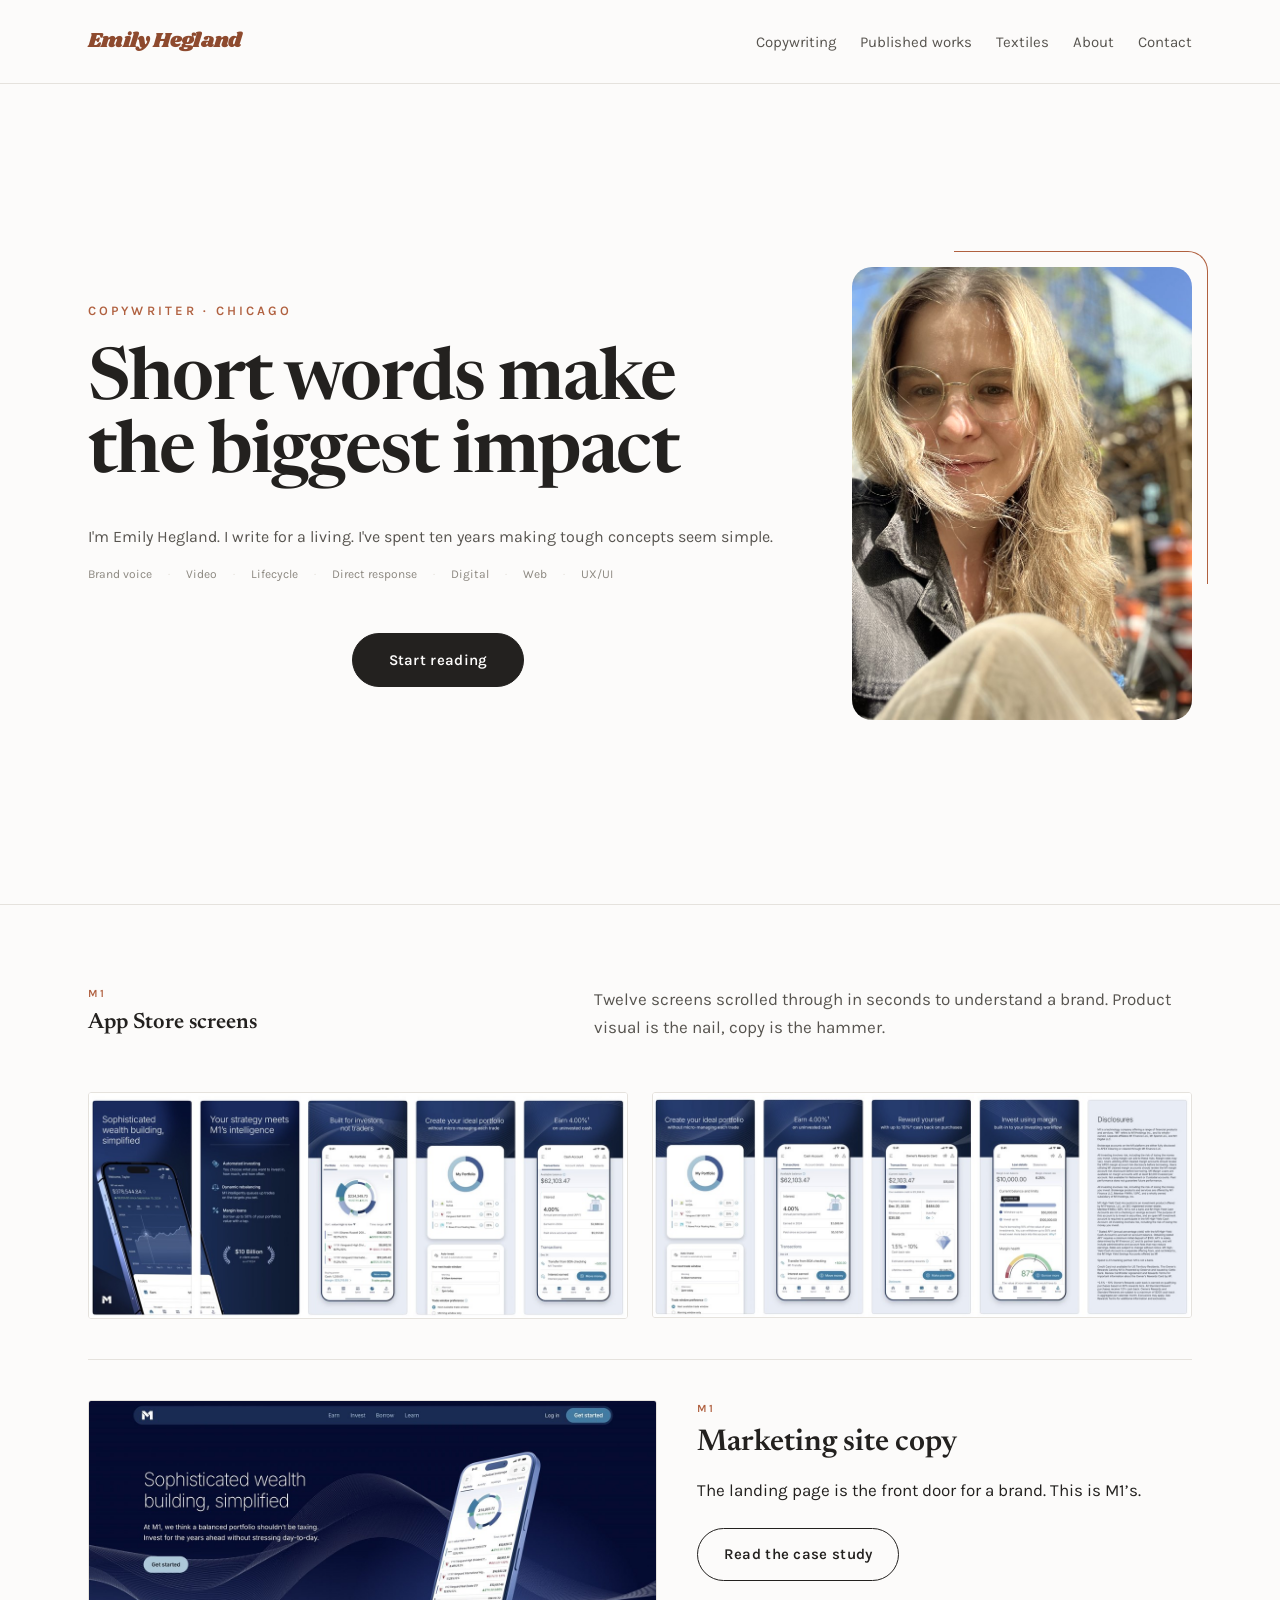
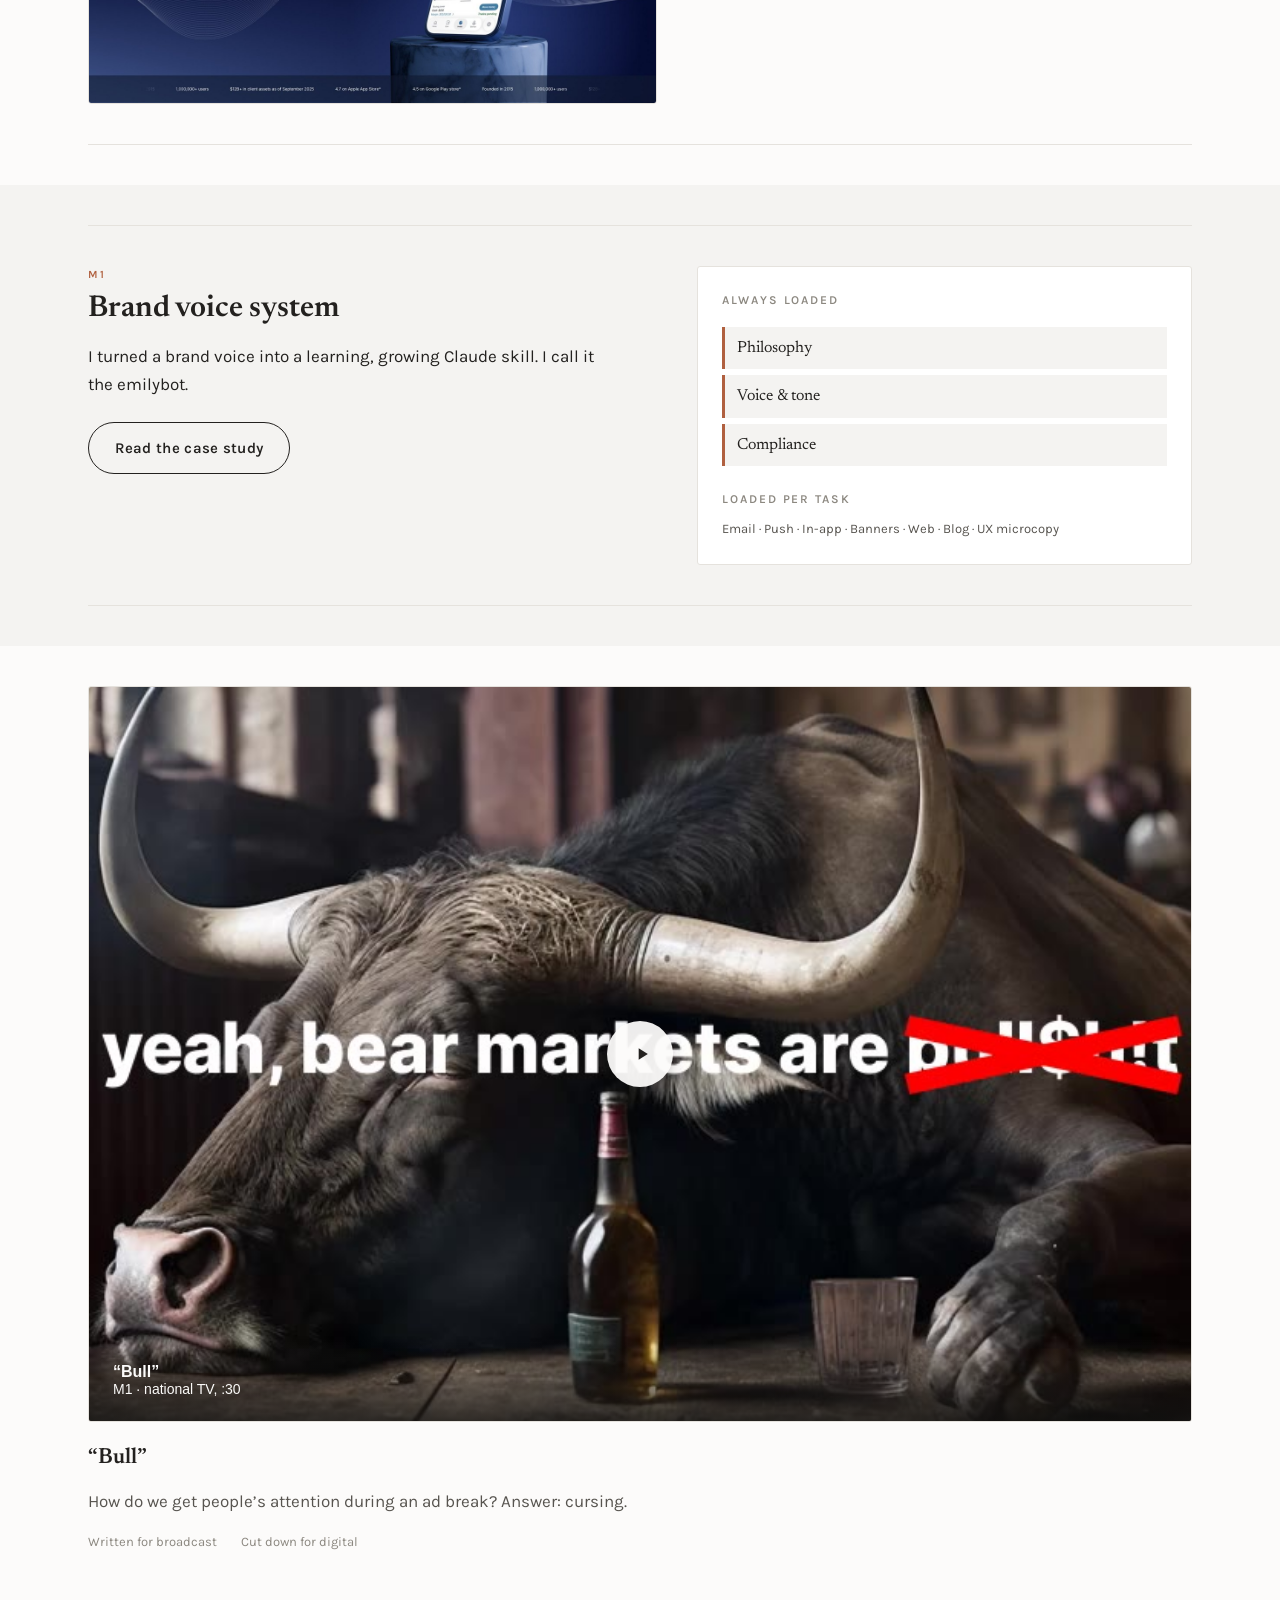
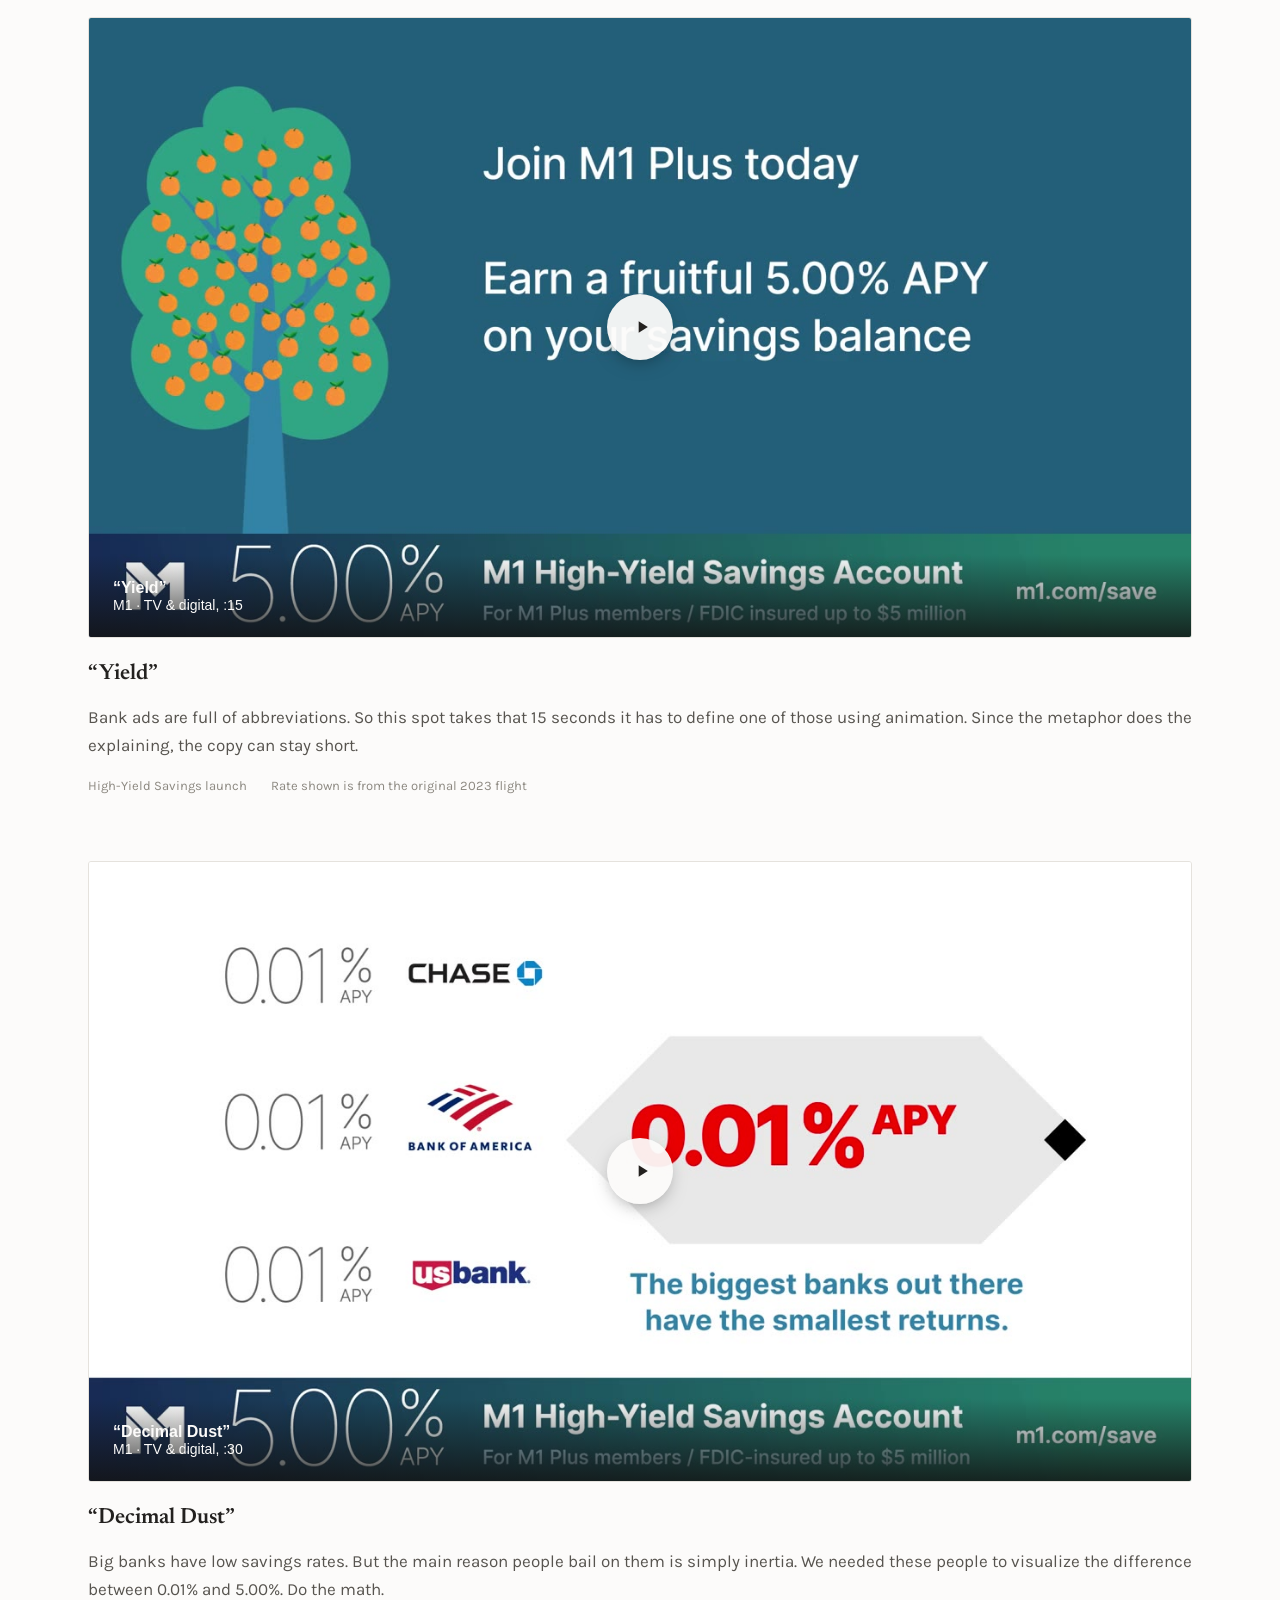
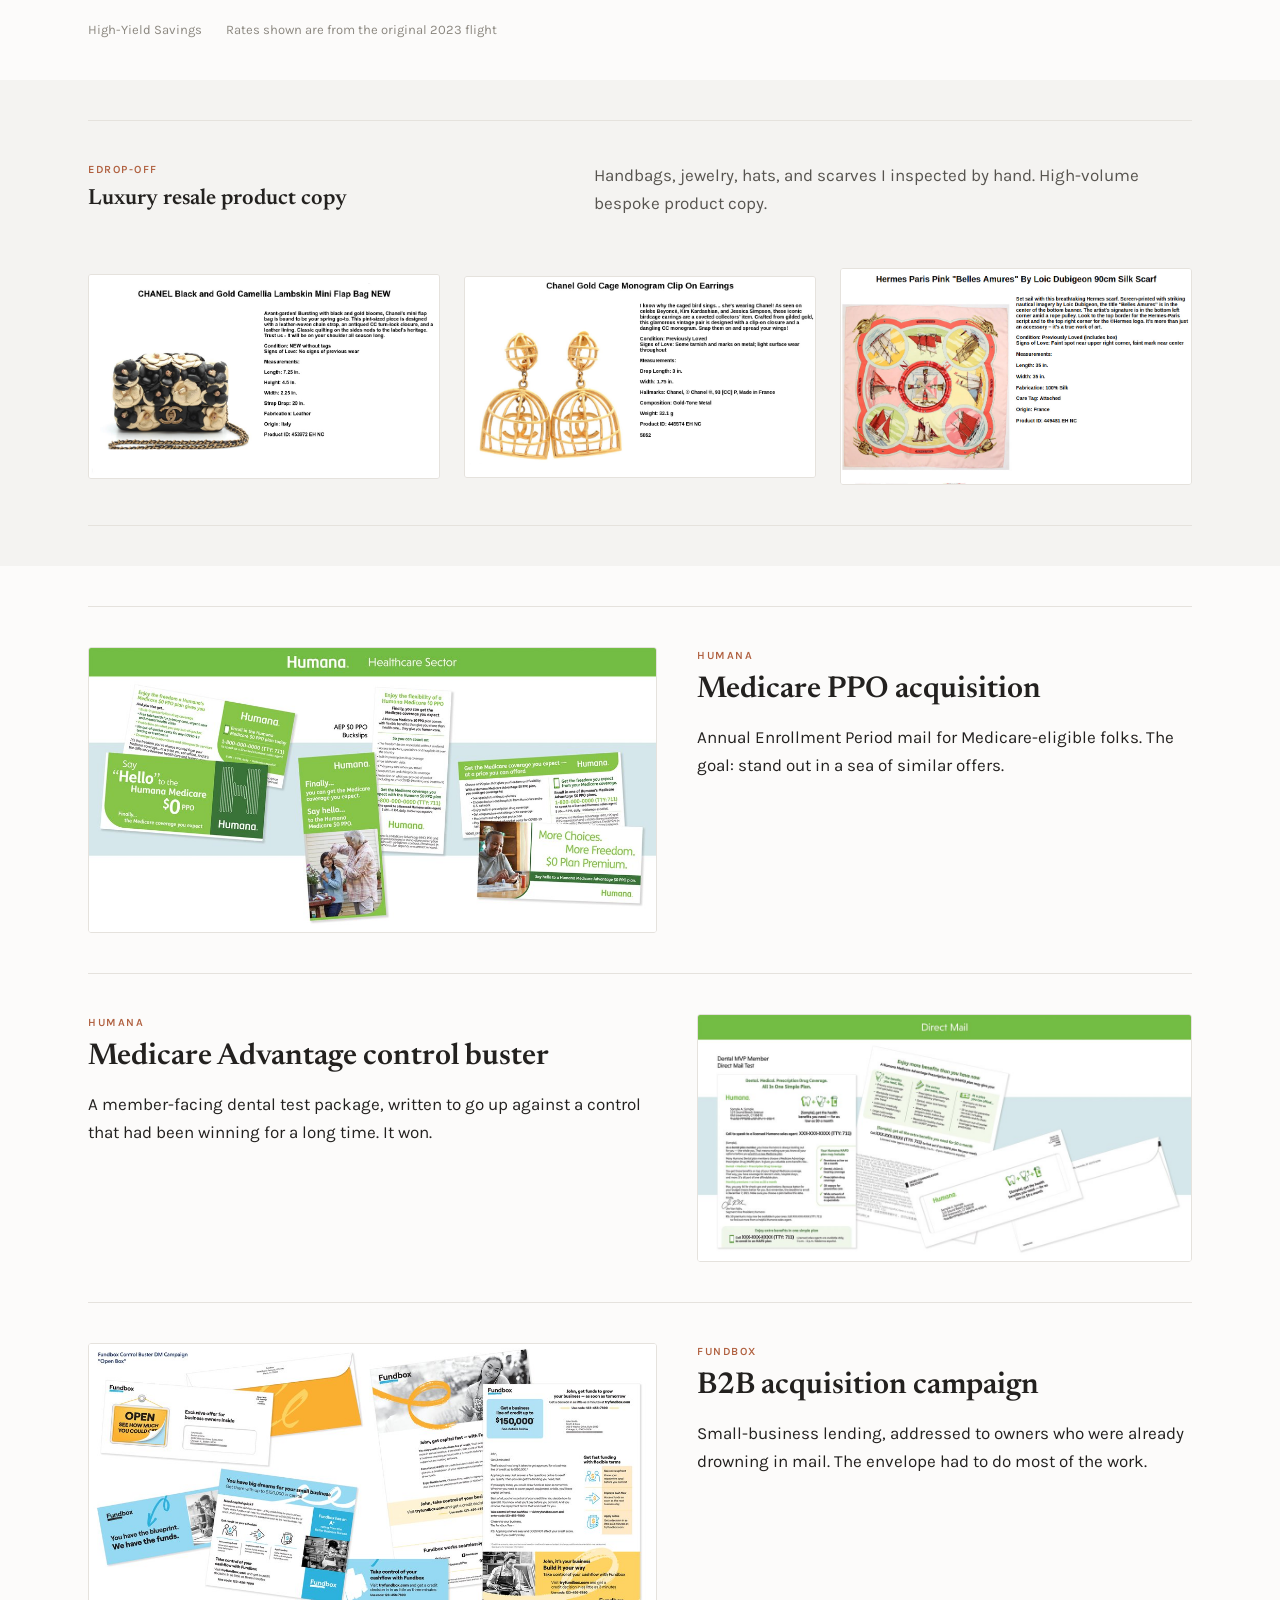
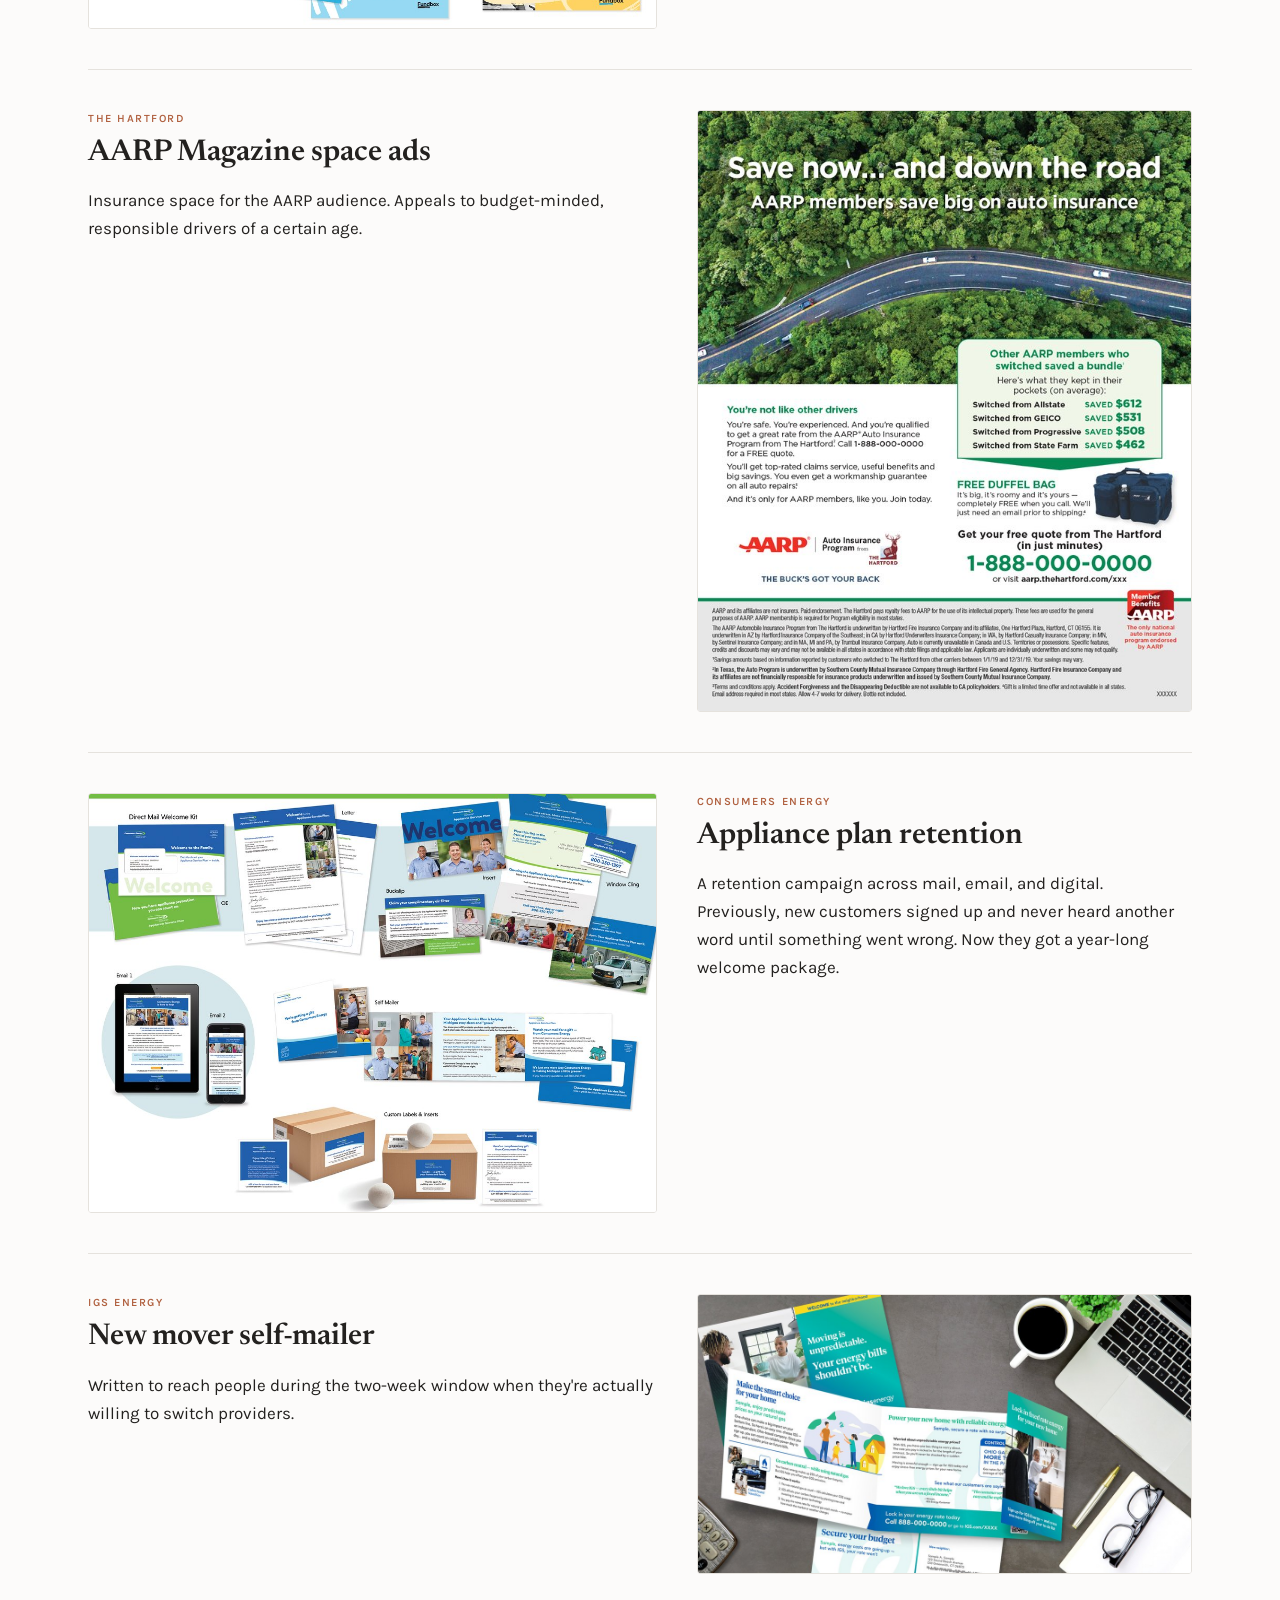
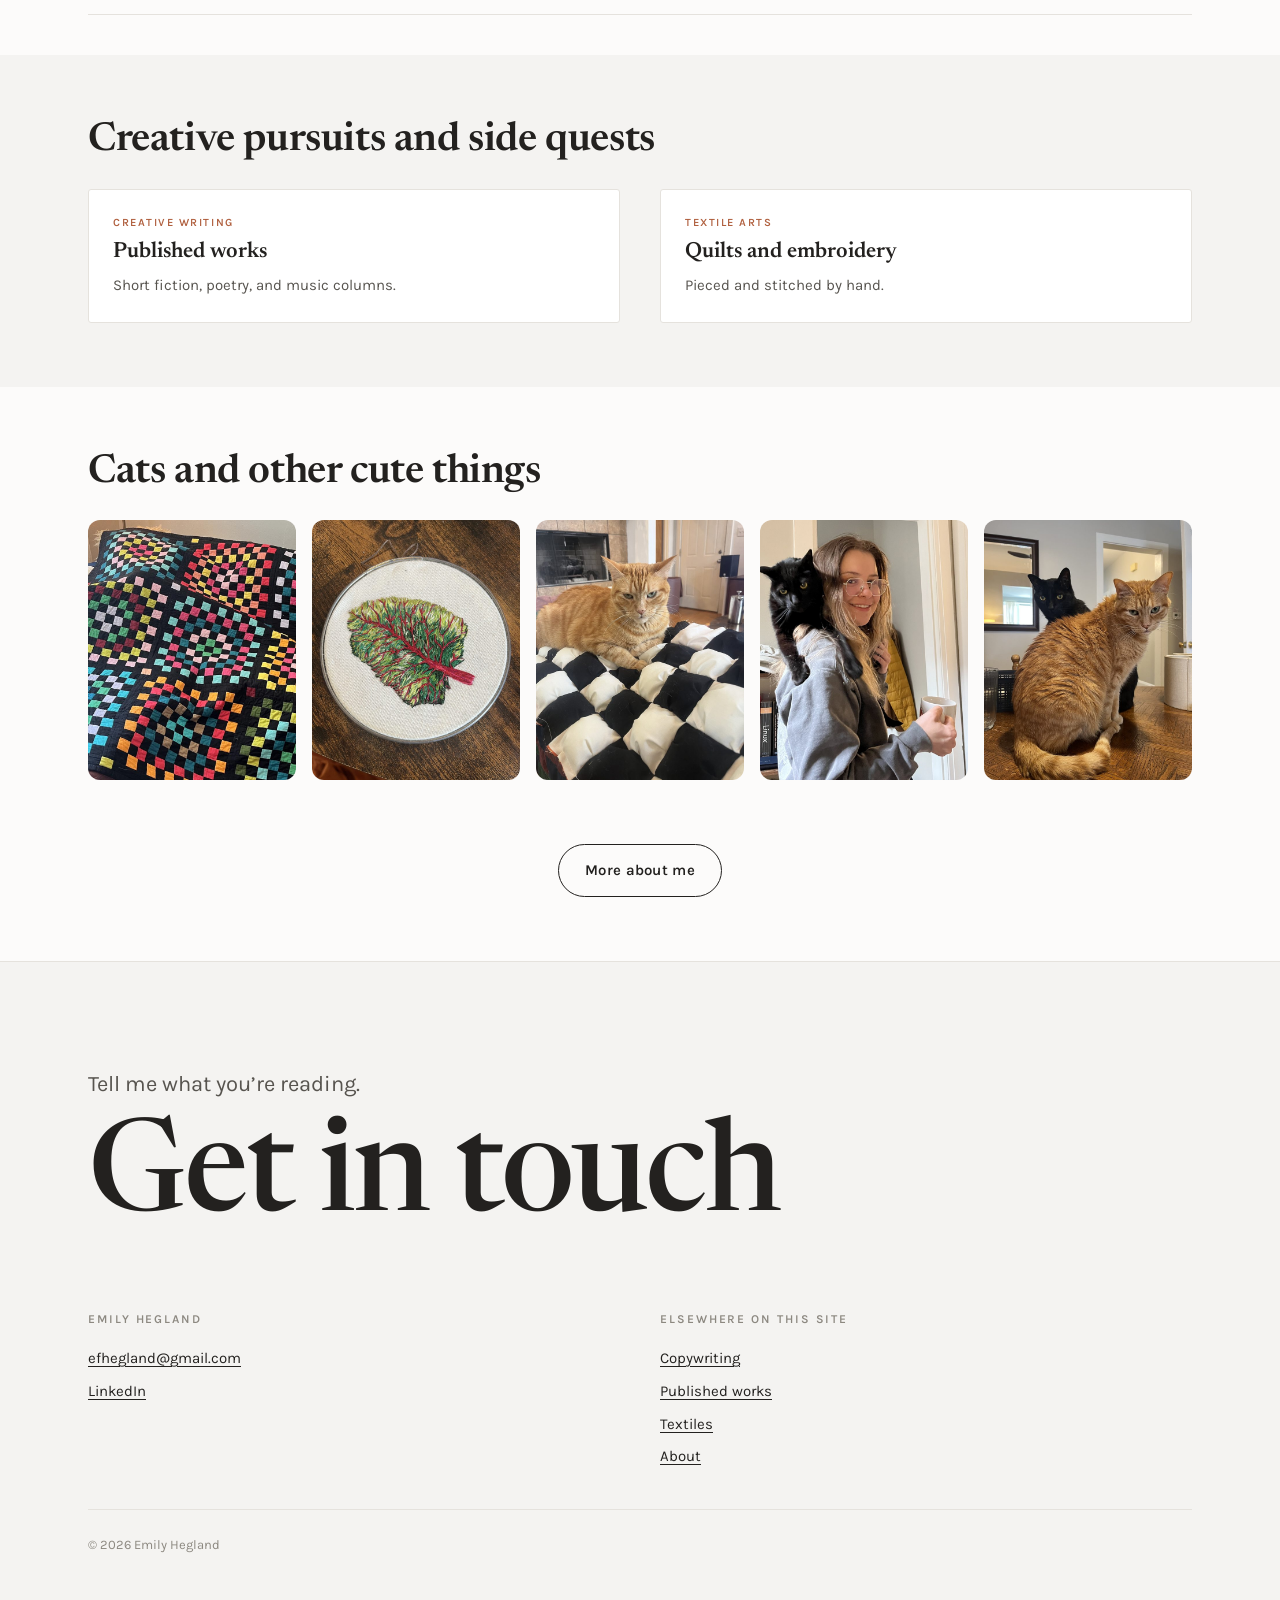
==== commit 2880b040: "Add files via upload copy changes" ====
--- a/index.html
+++ b/index.html
@@ -28,7 +28,7 @@
     <a class="wordmark" href="index.html">Emily Hegland</a>
     <nav aria-label="Main">
       <ul class="nav">
-        <li><a href="copywriting.html">Copywriting</a></li>
+        <li><a href="#work">Copywriting</a></li>
         <li><a href="writing.html">Published works</a></li>
         <li><a href="textiles.html">Textiles</a></li>
         <li><a href="about.html">About</a></li>
@@ -80,58 +80,320 @@
 
   <hr class="rule">
 
-  <!-- ==================================================== SELECTED WORK -->
-  <section class="section" id="work">
-    <div class="wrap">
-      <div class="section-head">
-        <h2>Selected copywriting work</h2>
-      </div>
-
-      <div class="grid">
-
-        <a class="card card--text" href="copywriting.html#video">
-          <div class="card__body">
-            <p class="card__kicker">M1 &middot; Video</p>
-            <h3>&ldquo;Bull&rdquo;</h3>
-            <p class="card__note">
-              How do we get people&rsquo;s attention during an ad break? Answer:
-              cursing.
-            </p>
-            <p class="card__more">Watch the spot</p>
-          </div>
-        </a>
-
-        <a class="card card--text" href="case-m1-voice.html">
-          <div class="card__body">
-            <p class="card__kicker">M1 &middot; Brand voice</p>
-            <h3>emilybot</h3>
-            <p class="card__note">
-              I built an AI skill to help people write copy. I still like to do it
-              the old-fashioned way.
-            </p>
-            <p class="card__more">Read the case study</p>
-          </div>
-        </a>
-
-        <a class="card card--text" href="copywriting.html#product">
-          <div class="card__body">
-            <p class="card__kicker">M1 &middot; Web</p>
-            <h3>Marketing site</h3>
-            <p class="card__note">
-              A landing page is a brand&rsquo;s front door. I wrote M1&rsquo;s,
-              top to bottom.
-            </p>
-            <p class="card__more">See the work</p>
-          </div>
-        </a>
-
-      </div>
-
-      <div class="section-more section-more--centre">
-        <a class="btn" href="copywriting.html">See more work</a>
-      </div>
-    </div>
-  </section>
+  <span id="work"></span>
+  <!-- =============================================================== 04 VIDEO -->
+  <section class="section section--tight" id="product">
+    <div class="wrap">
+
+      <article class="workitem" style="grid-template-columns: minmax(0, 1fr); border-top: 0;">
+        <div>
+          <div class="workitem__head">
+            <div>
+              <p class="card__kicker">M1</p>
+              <h3 style="margin-bottom: var(--s2);">App Store screens</h3>
+            </div>
+            <p style="margin: 0;">
+              Twelve screens scrolled through in seconds to understand a brand.
+              Product visual is the nail, copy is the hammer.
+            </p>
+          </div>
+
+          <div class="grid" style="margin-top: var(--s4); gap: var(--s3); grid-template-columns: repeat(auto-fit, minmax(min(100%, 340px), 1fr));">
+            <img src="images/m1-appstore-1.jpg"
+                 alt="M1 Apple App Store screens, first set"
+                 data-lb
+                 data-caption="M1, Apple App Store screens (1 of 2)"
+                 style="border: 1px solid var(--rule); border-radius: var(--radius);">
+            <img src="images/m1-appstore-2.jpg"
+                 alt="M1 Apple App Store screens, second set"
+                 data-lb
+                 data-caption="M1, Apple App Store screens (2 of 2)"
+                 style="border: 1px solid var(--rule); border-radius: var(--radius);">
+          </div>
+        </div>
+      </article>
+
+      <article class="workitem">
+        <div class="workitem__media">
+          <img src="images/sm-m1-site-page.jpg"
+               data-full="images/m1-site-page.jpg"
+               alt="M1 marketing site page"
+               data-caption="M1, marketing site copy">
+        </div>
+        <div class="workitem__text">
+          <p class="card__kicker">M1</p>
+          <h3>Marketing site copy</h3>
+          <p>
+            The landing page is the front door for a brand. This is M1&rsquo;s.
+          </p>
+          <p style="margin-top: var(--s3);">
+            <a class="btn btn--ghost" href="case-m1-web.html">Read the case study</a>
+          </p>
+        </div>
+      </article>
+
+    </div>
+  </section>
+
+  <section class="section section--tight section--deep" id="voice">
+    <div class="wrap">
+
+      <article class="workitem workitem--flip">
+        <div class="workitem__media">
+          <!-- Architecture, not contents. Shows the shape of the system without
+               publishing a line of internal material. -->
+          <div style="background: var(--paper-card); border: 1px solid var(--rule); border-radius: var(--radius); padding: var(--s3);">
+            <p class="eyebrow" style="margin-bottom: var(--s2);">Always loaded</p>
+            <div style="display: grid; gap: 0.4rem; margin-bottom: var(--s3);">
+              <div style="border-left: 3px solid var(--clay); background: var(--paper-deep); padding: 0.5rem 0.75rem; font-family: var(--display); font-size: 1rem;">Philosophy</div>
+              <div style="border-left: 3px solid var(--clay); background: var(--paper-deep); padding: 0.5rem 0.75rem; font-family: var(--display); font-size: 1rem;">Voice &amp; tone</div>
+              <div style="border-left: 3px solid var(--clay); background: var(--paper-deep); padding: 0.5rem 0.75rem; font-family: var(--display); font-size: 1rem;">Compliance</div>
+            </div>
+            <p class="eyebrow" style="margin: var(--s3) 0 var(--s1);">Loaded per task</p>
+            <p style="margin: 0; font-family: var(--body); font-size: 0.8125rem; line-height: 1.7; color: var(--ink-soft);">
+              Email &middot; Push &middot; In-app &middot; Banners &middot; Web &middot; Blog &middot; UX microcopy
+            </p>
+          </div>
+        </div>
+        <div class="workitem__text">
+          <p class="card__kicker">M1</p>
+          <h3>Brand voice system</h3>
+          <p>
+            I turned a brand voice into a learning, growing Claude skill. I call it
+            the emilybot.
+          </p>
+          <p style="margin-top: var(--s3);">
+            <a class="btn btn--ghost" href="case-m1-voice.html">Read the case study</a>
+          </p>
+        </div>
+      </article>
+
+    </div>
+  </section>
+
+  <section class="section section--tight" id="video">
+    <div class="wrap">
+
+      <!-- ============================================================ BULL -->
+      <article class="spot">
+        <button class="poster poster--3x2" data-video="videos/bull.mp4" data-ratio="3x2"
+                aria-label="Play the M1 spot &quot;Bull&quot;">
+          <img src="images/poster-bull.jpg" alt="A bull slumped at a bar beside a whiskey bottle, with the line &quot;yeah, bear markets are bull$#!t&quot;">
+          <span class="poster__play"><span>
+            <svg viewBox="0 0 24 24" aria-hidden="true"><path d="M8 5v14l11-7z"/></svg>
+          </span></span>
+          <span class="poster__label"><strong>&ldquo;Bull&rdquo;</strong>M1 · national TV, :30</span>
+        </button>
+
+        <div style="margin-top: var(--s3);">
+            <h3 style="margin-bottom: var(--s2);">&ldquo;Bull&rdquo;</h3>
+            <p style="color: var(--ink-soft); margin: 0;">
+              How do we get people&rsquo;s attention during an ad break? Answer: cursing.
+            </p>
+            <p class="spot__meta">
+              <span>Written for broadcast</span>
+              <span>Cut down for digital</span>
+            </p>
+          </div>
+      </article>
+
+      <!-- =========================================================== YIELD -->
+      <article class="spot">
+        <button class="poster" data-video="videos/yield.mp4"
+                aria-label="Play the M1 spot &quot;Yield&quot;">
+          <img src="images/poster-yield.jpg" alt="An illustrated tree heavy with fruit beside the line &quot;Earn a fruitful 5.00% APY on your savings balance&quot;">
+          <span class="poster__play"><span>
+            <svg viewBox="0 0 24 24" aria-hidden="true"><path d="M8 5v14l11-7z"/></svg>
+          </span></span>
+          <span class="poster__label"><strong>&ldquo;Yield&rdquo;</strong>M1 · TV &amp; digital, :15</span>
+        </button>
+
+        <div style="margin-top: var(--s3);">
+            <h3 style="margin-bottom: var(--s2);">&ldquo;Yield&rdquo;</h3>
+            <p style="color: var(--ink-soft); margin: 0;">
+              Bank ads are full of abbreviations. So this spot takes that 15 seconds
+              it has to define one of those using animation. Since the metaphor does
+              the explaining, the copy can stay short.
+            </p>
+            <p class="spot__meta">
+              <span>High-Yield Savings launch</span>
+              <span>Rate shown is from the original 2023 flight</span>
+            </p>
+          </div>
+      </article>
+
+      <!-- =================================================== DECIMAL DUST -->
+      <article class="spot">
+        <button class="poster" data-video="videos/decimal-dust.mp4"
+                aria-label="Play the M1 spot &quot;Decimal Dust&quot;">
+          <img src="images/poster-decimal-dust.jpg" alt="0.01% APY shown in red beside Chase, Bank of America and US Bank logos, with the line &quot;The biggest banks out there have the smallest returns&quot;">
+          <span class="poster__play"><span>
+            <svg viewBox="0 0 24 24" aria-hidden="true"><path d="M8 5v14l11-7z"/></svg>
+          </span></span>
+          <span class="poster__label"><strong>&ldquo;Decimal Dust&rdquo;</strong>M1 · TV &amp; digital, :30</span>
+        </button>
+
+        <div style="margin-top: var(--s3);">
+            <h3 style="margin-bottom: var(--s2);">&ldquo;Decimal Dust&rdquo;</h3>
+            <p style="color: var(--ink-soft); margin: 0;">
+              Big banks have low savings rates. But the main reason people bail on
+              them is simply inertia. We needed these people to visualize the
+              difference between 0.01% and 5.00%. Do the math.
+            </p>
+            <p class="spot__meta">
+              <span>High-Yield Savings</span>
+              <span>Rates shown are from the original 2023 flight</span>
+            </p>
+          </div>
+      </article>
+
+
+    </div>
+  </section>
+
+  <section class="section section--tight section--deep" id="edrop">
+    <div class="wrap">
+
+      <article class="workitem" style="grid-template-columns: minmax(0, 1fr); border-top: 1px solid var(--rule);">
+        <div>
+          <!-- Header runs the full width: title and tags left, intro right. Keeps
+               the block as wide as the images below it without pushing body copy
+               out to an unreadable line length. -->
+          <div class="workitem__head">
+            <div>
+              <p class="card__kicker">eDrop-Off</p>
+              <h3 style="margin-bottom: var(--s2);">Luxury resale product copy</h3>
+            </div>
+            <p style="margin: 0;">
+              Handbags, jewelry, hats, and scarves I inspected by hand.
+              High-volume bespoke product copy.
+            </p>
+          </div>
+
+          <div class="grid" style="margin-top: var(--s4); gap: var(--s3); grid-template-columns: repeat(auto-fit, minmax(min(100%, 260px), 1fr));">
+            <img src="images/edrop-chanel-camellia.jpg"
+                 alt="eDrop-Off listing for a Chanel black and gold camellia lambskin mini flap bag, opening with the line &quot;Avant-garden!&quot;"
+                 data-lb
+                 data-caption="eDrop-Off, Chanel camellia mini flap. Opener: &ldquo;Avant-garden!&rdquo;"
+                 style="border: 1px solid var(--rule); border-radius: var(--radius);">
+            <img src="images/edrop-chanel-earrings.jpg"
+                 alt="eDrop-Off listing for Chanel gold cage monogram clip-on earrings, opening with a line about the caged bird singing"
+                 data-lb
+                 data-caption="eDrop-Off, Chanel cage monogram earrings. Opener: &ldquo;I know why the caged bird sings&hellip;&rdquo;"
+                 style="border: 1px solid var(--rule); border-radius: var(--radius);">
+            <img src="images/edrop-hermes-scarf.jpg"
+                 alt="eDrop-Off listing for a Hermes pink Belles Amures silk scarf by Loic Dubigeon"
+                 data-lb
+                 data-caption="eDrop-Off, Herm&egrave;s &ldquo;Belles Amures&rdquo; silk scarf"
+                 style="border: 1px solid var(--rule); border-radius: var(--radius);">
+          </div>
+        </div>
+      </article>
+
+    </div>
+  </section>
+
+  <section class="section section--tight" id="direct">
+    <div class="wrap">
+
+      <article class="workitem">
+        <div class="workitem__media">
+          <img src="images/dm-humana-ppo-buckslips.jpg"
+               alt="Humana Medicare PPO acquisition campaign pieces"
+               data-caption="Humana, Medicare PPO acquisition. Annual Enrollment Period mail">
+        </div>
+        <div class="workitem__text">
+          <p class="card__kicker">Humana</p>
+          <h3>Medicare PPO acquisition</h3>
+          <p>
+            Annual Enrollment Period mail for Medicare-eligible folks. The goal: stand out in a sea of similar offers.
+          </p>
+        </div>
+      </article>
+
+      <article class="workitem workitem--flip">
+        <div class="workitem__media">
+          <img src="images/dm-humana-dental.jpg"
+               alt="Humana Medicare Advantage dental direct mail"
+               data-caption="Humana, Medicare Advantage dental control buster">
+        </div>
+        <div class="workitem__text">
+          <p class="card__kicker">Humana</p>
+          <h3>Medicare Advantage control buster</h3>
+          <p>
+            A member-facing dental test package, written to go up against a control
+            that had been winning for a long time. It won.
+          </p>
+        </div>
+      </article>
+
+      <article class="workitem">
+        <div class="workitem__media">
+          <img src="images/dm-fundbox-open-box.jpg"
+               alt="Fundbox B2B direct mail acquisition package"
+               data-caption="Fundbox, B2B acquisition package">
+        </div>
+        <div class="workitem__text">
+          <p class="card__kicker">Fundbox</p>
+          <h3>B2B acquisition campaign</h3>
+          <p>
+            Small-business lending, addressed to owners who were already drowning in
+            mail. The envelope had to do most of the work.
+          </p>
+        </div>
+      </article>
+
+      <article class="workitem workitem--flip">
+        <div class="workitem__media">
+          <img src="images/dm-hartford-aarp.jpg"
+               alt="The Hartford space ads in AARP Magazine"
+               data-caption="The Hartford, AARP Magazine space ads">
+        </div>
+        <div class="workitem__text">
+          <p class="card__kicker">The Hartford</p>
+          <h3>AARP Magazine space ads</h3>
+          <p>
+            Insurance space for the AARP audience. Appeals to budget-minded, responsible drivers of a certain age.
+          </p>
+        </div>
+      </article>
+
+      <article class="workitem">
+        <div class="workitem__media">
+          <img src="images/dm-consumers-energy.jpg"
+               alt="Consumers Energy appliance service plan retention campaign"
+               data-caption="Consumers Energy, appliance plan retention across mail, email and digital">
+        </div>
+        <div class="workitem__text">
+          <p class="card__kicker">Consumers Energy</p>
+          <h3>Appliance plan retention</h3>
+          <p>
+            A retention campaign across mail, email, and digital.
+            Previously, new customers signed up and never heard another word until
+            something went wrong. Now they got a year-long welcome package.
+          </p>
+        </div>
+      </article>
+
+      <article class="workitem workitem--flip">
+        <div class="workitem__media">
+          <img src="images/dm-igs-new-mover.jpg"
+               alt="IGS Energy new mover self-mailer"
+               data-caption="IGS Energy, new mover self-mailer">
+        </div>
+        <div class="workitem__text">
+          <p class="card__kicker">IGS Energy</p>
+          <h3>New mover self-mailer</h3>
+          <p>
+            Written to reach people during the two-week window when they're
+            actually willing to switch providers.
+          </p>
+        </div>
+      </article>
+
+    </div>
+  </section>
+
 
   <!-- ========================================================= THE REST -->
   <section class="section section--deep">
@@ -226,7 +488,7 @@
       <div>
         <p class="eyebrow">Elsewhere on this site</p>
         <ul class="contact-list">
-          <li><a href="copywriting.html">Copywriting</a></li>
+          <li><a href="#work">Copywriting</a></li>
           <li><a href="writing.html">Published works</a></li>
           <li><a href="textiles.html">Textiles</a></li>
           <li><a href="about.html">About</a></li>
@@ -239,6 +501,8 @@
 </footer>
 
 <script src="cycle.js"></script>
+<script src="player.js"></script>
+<script src="lightbox.js"></script>
 <script>
   document.getElementById('year').textContent = new Date().getFullYear();
 </script>
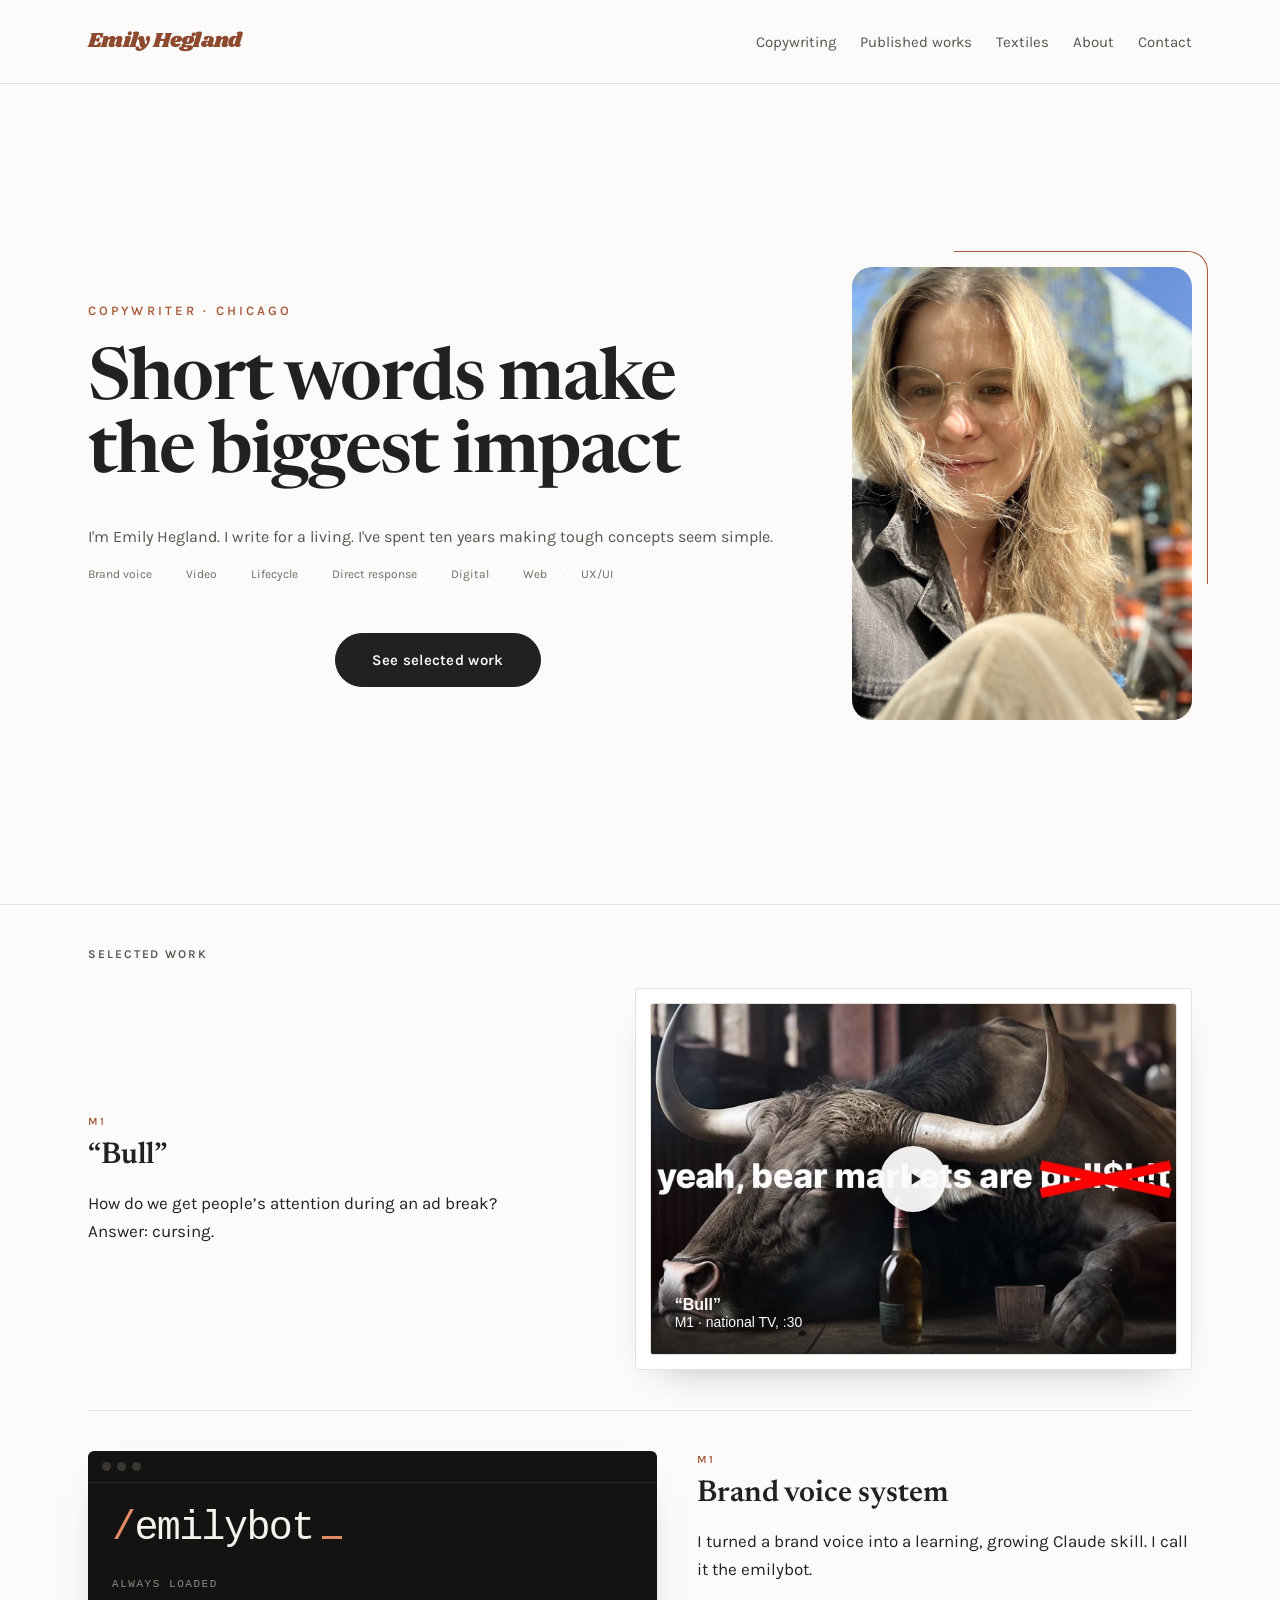
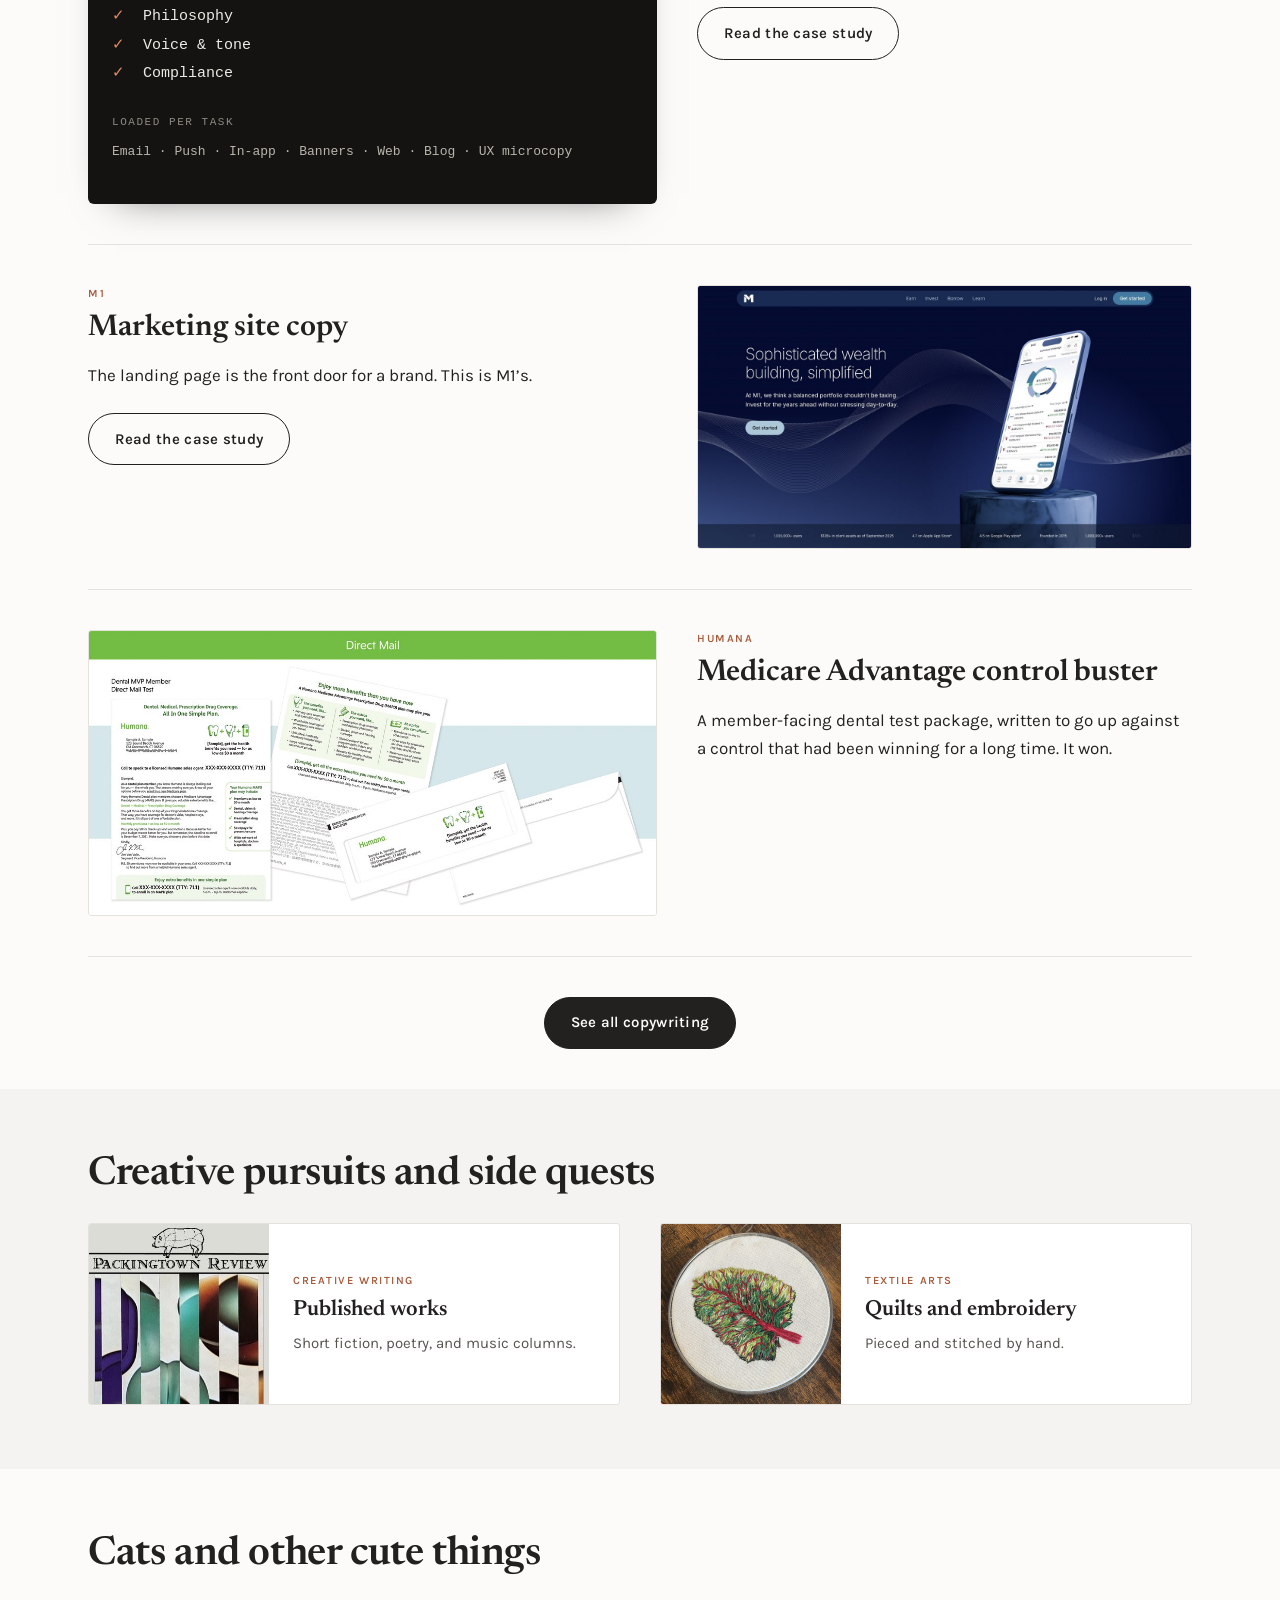
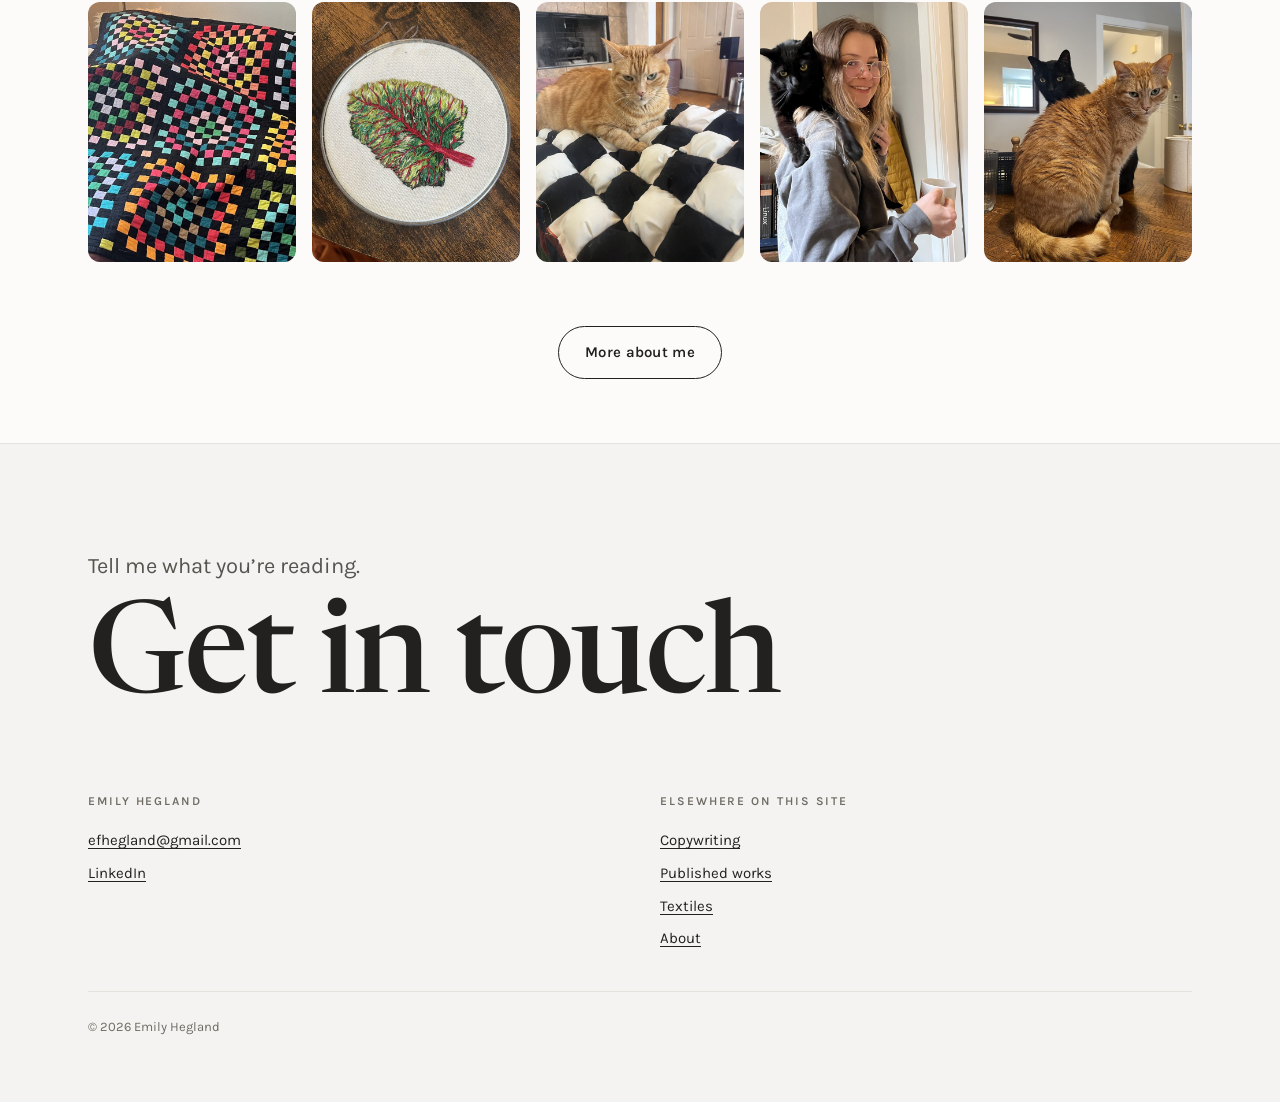
==== commit 9bb676bf: "Add files via upload design updates: homepage, mobile menu, contrast." ====
--- a/index.html
+++ b/index.html
@@ -5,9 +5,6 @@
 <meta name="viewport" content="width=device-width, initial-scale=1">
 <title>Emily Hegland | Copywriter, Chicago</title>
 
-<!-- SEO + link previews. This is what shows up in Google and when someone
-     pastes your URL into Slack or LinkedIn. Currently your live site puts the
-     hobby sentence here; this puts the job first. -->
 <meta name="description" content="Emily Hegland is a Chicago copywriter. Ten years of making tough concepts simple, mostly about money. Copy for M1, Humana, The Hartford, and Fundbox.">
 <meta property="og:title" content="Emily Hegland | Copywriter, Chicago">
 <meta property="og:description" content="Chicago copywriter. Ten years of making tough concepts simple, mostly about money. Copy for M1, Humana, The Hartford, and Fundbox.">
@@ -19,6 +16,9 @@
 <meta property="og:image:alt" content="Emily Hegland, copywriter, Chicago">
 <meta name="twitter:card" content="summary_large_image">
 
+<link rel="preconnect" href="https://fonts.googleapis.com">
+<link rel="preconnect" href="https://fonts.gstatic.com" crossorigin>
+<link rel="stylesheet" href="https://fonts.googleapis.com/css2?family=Newsreader:ital,opsz,wght@0,6..72,400;0,6..72,500;0,6..72,600;1,6..72,400;1,6..72,500&family=Karla:ital,wght@0,400;0,500;0,600;1,400&family=Shrikhand&display=swap">
 <link rel="stylesheet" href="style.css">
 </head>
 <body>
@@ -28,7 +28,7 @@
     <a class="wordmark" href="index.html">Emily Hegland</a>
     <nav aria-label="Main">
       <ul class="nav">
-        <li><a href="#work">Copywriting</a></li>
+        <li><a href="copywriting.html">Copywriting</a></li>
         <li><a href="writing.html">Published works</a></li>
         <li><a href="textiles.html">Textiles</a></li>
         <li><a href="about.html">About</a></li>
@@ -65,7 +65,7 @@
         </div>
 
         <p class="hero__cta">
-          <a class="btn" href="#work">Start reading</a>
+          <a class="btn" href="#work">See selected work</a>
         </p>
       </div>
 
@@ -80,79 +80,55 @@
 
   <hr class="rule">
 
-  <span id="work"></span>
-  <!-- =============================================================== 04 VIDEO -->
-  <section class="section section--tight" id="product">
+  <!-- ===================================================== SELECTED WORK -->
+  <!-- Four pieces, strongest first. The full portfolio lives on copywriting.html. -->
+  <section class="section section--tight" id="work">
     <div class="wrap">
 
-      <article class="workitem" style="grid-template-columns: minmax(0, 1fr); border-top: 0;">
-        <div>
-          <div class="workitem__head">
-            <div>
-              <p class="card__kicker">M1</p>
-              <h3 style="margin-bottom: var(--s2);">App Store screens</h3>
-            </div>
-            <p style="margin: 0;">
-              Twelve screens scrolled through in seconds to understand a brand.
-              Product visual is the nail, copy is the hammer.
-            </p>
+      <div class="section-head">
+        <p class="eyebrow">Selected work</p>
+      </div>
+
+      <!-- ============================================================ BULL -->
+      <article class="workitem workitem--spot">
+        <div class="workitem__text">
+          <p class="card__kicker">M1</p>
+          <h3>&ldquo;Bull&rdquo;</h3>
+          <p>
+            How do we get people&rsquo;s attention during an ad break? Answer: cursing.
+          </p>
+        </div>
+
+        <div class="matte">
+          <div class="matte__mount">
+            <button class="poster poster--3x2" data-video="videos/bull.mp4" data-ratio="3x2"
+                    aria-label="Play the M1 spot &quot;Bull&quot;">
+              <img width="720" height="480" src="images/poster-bull.jpg" alt="A bull slumped at a bar beside a whiskey bottle, with the line &quot;yeah, bear markets are bull$#!t&quot;">
+              <span class="poster__play"><span>
+                <svg viewBox="0 0 24 24" aria-hidden="true"><path d="M8 5v14l11-7z"/></svg>
+              </span></span>
+              <span class="poster__label"><strong>&ldquo;Bull&rdquo;</strong>M1 · national TV, :30</span>
+            </button>
           </div>
-
-          <div class="grid" style="margin-top: var(--s4); gap: var(--s3); grid-template-columns: repeat(auto-fit, minmax(min(100%, 340px), 1fr));">
-            <img src="images/m1-appstore-1.jpg"
-                 alt="M1 Apple App Store screens, first set"
-                 data-lb
-                 data-caption="M1, Apple App Store screens (1 of 2)"
-                 style="border: 1px solid var(--rule); border-radius: var(--radius);">
-            <img src="images/m1-appstore-2.jpg"
-                 alt="M1 Apple App Store screens, second set"
-                 data-lb
-                 data-caption="M1, Apple App Store screens (2 of 2)"
-                 style="border: 1px solid var(--rule); border-radius: var(--radius);">
-          </div>
         </div>
       </article>
 
+      <!-- ======================================================== EMILYBOT -->
       <article class="workitem">
         <div class="workitem__media">
-          <img src="images/sm-m1-site-page.jpg"
-               data-full="images/m1-site-page.jpg"
-               alt="M1 marketing site page"
-               data-caption="M1, marketing site copy">
-        </div>
-        <div class="workitem__text">
-          <p class="card__kicker">M1</p>
-          <h3>Marketing site copy</h3>
-          <p>
-            The landing page is the front door for a brand. This is M1&rsquo;s.
-          </p>
-          <p style="margin-top: var(--s3);">
-            <a class="btn btn--ghost" href="case-m1-web.html">Read the case study</a>
-          </p>
-        </div>
-      </article>
-
-    </div>
-  </section>
-
-  <section class="section section--tight section--deep" id="voice">
-    <div class="wrap">
-
-      <article class="workitem workitem--flip">
-        <div class="workitem__media">
-          <!-- Architecture, not contents. Shows the shape of the system without
-               publishing a line of internal material. -->
-          <div style="background: var(--paper-card); border: 1px solid var(--rule); border-radius: var(--radius); padding: var(--s3);">
-            <p class="eyebrow" style="margin-bottom: var(--s2);">Always loaded</p>
-            <div style="display: grid; gap: 0.4rem; margin-bottom: var(--s3);">
-              <div style="border-left: 3px solid var(--clay); background: var(--paper-deep); padding: 0.5rem 0.75rem; font-family: var(--display); font-size: 1rem;">Philosophy</div>
-              <div style="border-left: 3px solid var(--clay); background: var(--paper-deep); padding: 0.5rem 0.75rem; font-family: var(--display); font-size: 1rem;">Voice &amp; tone</div>
-              <div style="border-left: 3px solid var(--clay); background: var(--paper-deep); padding: 0.5rem 0.75rem; font-family: var(--display); font-size: 1rem;">Compliance</div>
+          <div class="term" role="img" aria-label="Terminal showing the /emilybot Claude skill, with philosophy, voice and tone, and compliance always loaded, and channel guides loaded per task">
+            <div class="term__bar" aria-hidden="true"><span></span><span></span><span></span></div>
+            <div class="term__body" aria-hidden="true">
+              <p class="term__cmd"><i>/</i>emilybot</p>
+              <p class="term__label">Always loaded</p>
+              <ul class="term__list">
+                <li>Philosophy</li>
+                <li>Voice &amp; tone</li>
+                <li>Compliance</li>
+              </ul>
+              <p class="term__label">Loaded per task</p>
+              <p class="term__tasks">Email &middot; Push &middot; In-app &middot; Banners &middot; Web &middot; Blog &middot; UX microcopy</p>
             </div>
-            <p class="eyebrow" style="margin: var(--s3) 0 var(--s1);">Loaded per task</p>
-            <p style="margin: 0; font-family: var(--body); font-size: 0.8125rem; line-height: 1.7; color: var(--ink-soft);">
-              Email &middot; Push &middot; In-app &middot; Banners &middot; Web &middot; Blog &middot; UX microcopy
-            </p>
           </div>
         </div>
         <div class="workitem__text">
@@ -162,158 +138,36 @@
             I turned a brand voice into a learning, growing Claude skill. I call it
             the emilybot.
           </p>
-          <p style="margin-top: var(--s3);">
+          <p class="mt-3">
             <a class="btn btn--ghost" href="case-m1-voice.html">Read the case study</a>
           </p>
         </div>
       </article>
 
-    </div>
-  </section>
-
-  <section class="section section--tight" id="video">
-    <div class="wrap">
-
-      <!-- ============================================================ BULL -->
-      <article class="spot">
-        <button class="poster poster--3x2" data-video="videos/bull.mp4" data-ratio="3x2"
-                aria-label="Play the M1 spot &quot;Bull&quot;">
-          <img src="images/poster-bull.jpg" alt="A bull slumped at a bar beside a whiskey bottle, with the line &quot;yeah, bear markets are bull$#!t&quot;">
-          <span class="poster__play"><span>
-            <svg viewBox="0 0 24 24" aria-hidden="true"><path d="M8 5v14l11-7z"/></svg>
-          </span></span>
-          <span class="poster__label"><strong>&ldquo;Bull&rdquo;</strong>M1 · national TV, :30</span>
-        </button>
-
-        <div style="margin-top: var(--s3);">
-            <h3 style="margin-bottom: var(--s2);">&ldquo;Bull&rdquo;</h3>
-            <p style="color: var(--ink-soft); margin: 0;">
-              How do we get people&rsquo;s attention during an ad break? Answer: cursing.
-            </p>
-            <p class="spot__meta">
-              <span>Written for broadcast</span>
-              <span>Cut down for digital</span>
-            </p>
-          </div>
+      <!-- ====================================================== M1 WEBSITE -->
+      <article class="workitem workitem--flip">
+        <div class="workitem__media">
+          <img width="1300" height="692" src="images/sm-m1-site-page.jpg"
+               data-full="images/m1-site-page.jpg"
+               alt="M1 marketing site page"
+               data-caption="M1, marketing site copy">
+        </div>
+        <div class="workitem__text">
+          <p class="card__kicker">M1</p>
+          <h3>Marketing site copy</h3>
+          <p>
+            The landing page is the front door for a brand. This is M1&rsquo;s.
+          </p>
+          <p class="mt-3">
+            <a class="btn btn--ghost" href="case-m1-web.html">Read the case study</a>
+          </p>
+        </div>
       </article>
 
-      <!-- =========================================================== YIELD -->
-      <article class="spot">
-        <button class="poster" data-video="videos/yield.mp4"
-                aria-label="Play the M1 spot &quot;Yield&quot;">
-          <img src="images/poster-yield.jpg" alt="An illustrated tree heavy with fruit beside the line &quot;Earn a fruitful 5.00% APY on your savings balance&quot;">
-          <span class="poster__play"><span>
-            <svg viewBox="0 0 24 24" aria-hidden="true"><path d="M8 5v14l11-7z"/></svg>
-          </span></span>
-          <span class="poster__label"><strong>&ldquo;Yield&rdquo;</strong>M1 · TV &amp; digital, :15</span>
-        </button>
-
-        <div style="margin-top: var(--s3);">
-            <h3 style="margin-bottom: var(--s2);">&ldquo;Yield&rdquo;</h3>
-            <p style="color: var(--ink-soft); margin: 0;">
-              Bank ads are full of abbreviations. So this spot takes that 15 seconds
-              it has to define one of those using animation. Since the metaphor does
-              the explaining, the copy can stay short.
-            </p>
-            <p class="spot__meta">
-              <span>High-Yield Savings launch</span>
-              <span>Rate shown is from the original 2023 flight</span>
-            </p>
-          </div>
-      </article>
-
-      <!-- =================================================== DECIMAL DUST -->
-      <article class="spot">
-        <button class="poster" data-video="videos/decimal-dust.mp4"
-                aria-label="Play the M1 spot &quot;Decimal Dust&quot;">
-          <img src="images/poster-decimal-dust.jpg" alt="0.01% APY shown in red beside Chase, Bank of America and US Bank logos, with the line &quot;The biggest banks out there have the smallest returns&quot;">
-          <span class="poster__play"><span>
-            <svg viewBox="0 0 24 24" aria-hidden="true"><path d="M8 5v14l11-7z"/></svg>
-          </span></span>
-          <span class="poster__label"><strong>&ldquo;Decimal Dust&rdquo;</strong>M1 · TV &amp; digital, :30</span>
-        </button>
-
-        <div style="margin-top: var(--s3);">
-            <h3 style="margin-bottom: var(--s2);">&ldquo;Decimal Dust&rdquo;</h3>
-            <p style="color: var(--ink-soft); margin: 0;">
-              Big banks have low savings rates. But the main reason people bail on
-              them is simply inertia. We needed these people to visualize the
-              difference between 0.01% and 5.00%. Do the math.
-            </p>
-            <p class="spot__meta">
-              <span>High-Yield Savings</span>
-              <span>Rates shown are from the original 2023 flight</span>
-            </p>
-          </div>
-      </article>
-
-
-    </div>
-  </section>
-
-  <section class="section section--tight section--deep" id="edrop">
-    <div class="wrap">
-
-      <article class="workitem" style="grid-template-columns: minmax(0, 1fr); border-top: 1px solid var(--rule);">
-        <div>
-          <!-- Header runs the full width: title and tags left, intro right. Keeps
-               the block as wide as the images below it without pushing body copy
-               out to an unreadable line length. -->
-          <div class="workitem__head">
-            <div>
-              <p class="card__kicker">eDrop-Off</p>
-              <h3 style="margin-bottom: var(--s2);">Luxury resale product copy</h3>
-            </div>
-            <p style="margin: 0;">
-              Handbags, jewelry, hats, and scarves I inspected by hand.
-              High-volume bespoke product copy.
-            </p>
-          </div>
-
-          <div class="grid" style="margin-top: var(--s4); gap: var(--s3); grid-template-columns: repeat(auto-fit, minmax(min(100%, 260px), 1fr));">
-            <img src="images/edrop-chanel-camellia.jpg"
-                 alt="eDrop-Off listing for a Chanel black and gold camellia lambskin mini flap bag, opening with the line &quot;Avant-garden!&quot;"
-                 data-lb
-                 data-caption="eDrop-Off, Chanel camellia mini flap. Opener: &ldquo;Avant-garden!&rdquo;"
-                 style="border: 1px solid var(--rule); border-radius: var(--radius);">
-            <img src="images/edrop-chanel-earrings.jpg"
-                 alt="eDrop-Off listing for Chanel gold cage monogram clip-on earrings, opening with a line about the caged bird singing"
-                 data-lb
-                 data-caption="eDrop-Off, Chanel cage monogram earrings. Opener: &ldquo;I know why the caged bird sings&hellip;&rdquo;"
-                 style="border: 1px solid var(--rule); border-radius: var(--radius);">
-            <img src="images/edrop-hermes-scarf.jpg"
-                 alt="eDrop-Off listing for a Hermes pink Belles Amures silk scarf by Loic Dubigeon"
-                 data-lb
-                 data-caption="eDrop-Off, Herm&egrave;s &ldquo;Belles Amures&rdquo; silk scarf"
-                 style="border: 1px solid var(--rule); border-radius: var(--radius);">
-          </div>
-        </div>
-      </article>
-
-    </div>
-  </section>
-
-  <section class="section section--tight" id="direct">
-    <div class="wrap">
-
+      <!-- ======================================================== HUMANA -->
       <article class="workitem">
         <div class="workitem__media">
-          <img src="images/dm-humana-ppo-buckslips.jpg"
-               alt="Humana Medicare PPO acquisition campaign pieces"
-               data-caption="Humana, Medicare PPO acquisition. Annual Enrollment Period mail">
-        </div>
-        <div class="workitem__text">
-          <p class="card__kicker">Humana</p>
-          <h3>Medicare PPO acquisition</h3>
-          <p>
-            Annual Enrollment Period mail for Medicare-eligible folks. The goal: stand out in a sea of similar offers.
-          </p>
-        </div>
-      </article>
-
-      <article class="workitem workitem--flip">
-        <div class="workitem__media">
-          <img src="images/dm-humana-dental.jpg"
+          <img width="1100" height="550" src="images/dm-humana-dental.jpg"
                alt="Humana Medicare Advantage dental direct mail"
                data-caption="Humana, Medicare Advantage dental control buster">
         </div>
@@ -327,69 +181,9 @@
         </div>
       </article>
 
-      <article class="workitem">
-        <div class="workitem__media">
-          <img src="images/dm-fundbox-open-box.jpg"
-               alt="Fundbox B2B direct mail acquisition package"
-               data-caption="Fundbox, B2B acquisition package">
-        </div>
-        <div class="workitem__text">
-          <p class="card__kicker">Fundbox</p>
-          <h3>B2B acquisition campaign</h3>
-          <p>
-            Small-business lending, addressed to owners who were already drowning in
-            mail. The envelope had to do most of the work.
-          </p>
-        </div>
-      </article>
-
-      <article class="workitem workitem--flip">
-        <div class="workitem__media">
-          <img src="images/dm-hartford-aarp.jpg"
-               alt="The Hartford space ads in AARP Magazine"
-               data-caption="The Hartford, AARP Magazine space ads">
-        </div>
-        <div class="workitem__text">
-          <p class="card__kicker">The Hartford</p>
-          <h3>AARP Magazine space ads</h3>
-          <p>
-            Insurance space for the AARP audience. Appeals to budget-minded, responsible drivers of a certain age.
-          </p>
-        </div>
-      </article>
-
-      <article class="workitem">
-        <div class="workitem__media">
-          <img src="images/dm-consumers-energy.jpg"
-               alt="Consumers Energy appliance service plan retention campaign"
-               data-caption="Consumers Energy, appliance plan retention across mail, email and digital">
-        </div>
-        <div class="workitem__text">
-          <p class="card__kicker">Consumers Energy</p>
-          <h3>Appliance plan retention</h3>
-          <p>
-            A retention campaign across mail, email, and digital.
-            Previously, new customers signed up and never heard another word until
-            something went wrong. Now they got a year-long welcome package.
-          </p>
-        </div>
-      </article>
-
-      <article class="workitem workitem--flip">
-        <div class="workitem__media">
-          <img src="images/dm-igs-new-mover.jpg"
-               alt="IGS Energy new mover self-mailer"
-               data-caption="IGS Energy, new mover self-mailer">
-        </div>
-        <div class="workitem__text">
-          <p class="card__kicker">IGS Energy</p>
-          <h3>New mover self-mailer</h3>
-          <p>
-            Written to reach people during the two-week window when they're
-            actually willing to switch providers.
-          </p>
-        </div>
-      </article>
+      <p class="section-more section-more--centre mt-4">
+        <a class="btn" href="copywriting.html">See all copywriting</a>
+      </p>
 
     </div>
   </section>
@@ -404,7 +198,8 @@
 
       <div class="grid grid--two">
 
-        <a class="card" href="writing.html">
+        <a class="card card--row" href="writing.html">
+          <div class="card__media"><img src="images/packingtown-review.jpg" width="320" height="320" alt="Cover of Packingtown Review, Issue 21" loading="lazy"></div>
           <div class="card__body">
             <p class="card__kicker">Creative writing</p>
             <h3>Published works</h3>
@@ -414,7 +209,8 @@
           </div>
         </a>
 
-        <a class="card" href="textiles.html">
+        <a class="card card--row" href="textiles.html">
+          <div class="card__media"><img src="images/reel-embroidery-chard.jpg" width="720" height="900" alt="Hand embroidery of a rainbow chard leaf in a small hoop" loading="lazy"></div>
           <div class="card__body">
             <p class="card__kicker">Textile arts</p>
             <h3>Quilts and embroidery</h3>
@@ -488,7 +284,7 @@
       <div>
         <p class="eyebrow">Elsewhere on this site</p>
         <ul class="contact-list">
-          <li><a href="#work">Copywriting</a></li>
+          <li><a href="copywriting.html">Copywriting</a></li>
           <li><a href="writing.html">Published works</a></li>
           <li><a href="textiles.html">Textiles</a></li>
           <li><a href="about.html">About</a></li>
@@ -507,5 +303,6 @@
   document.getElementById('year').textContent = new Date().getFullYear();
 </script>
 
+<script src="nav.js"></script>
 </body>
 </html>
--- a/style.css
+++ b/style.css
@@ -5,7 +5,7 @@
    this one block.
    ========================================================================== */
 
-@import url('https://fonts.googleapis.com/css2?family=Newsreader:ital,opsz,wght@0,6..72,400;0,6..72,500;0,6..72,600;1,6..72,400;1,6..72,500&family=Karla:ital,wght@0,400;0,500;0,600;1,400&family=Shrikhand&display=swap');
+/* Fonts are loaded with <link> tags in each page's <head>, which is faster than @import. */
 
 :root {
   /* Near-white neutrals with a trace of warmth, so it reads white rather
@@ -15,13 +15,14 @@
   --paper-card:   #FFFFFF;
   --ink:          #23211F;
   --ink-soft:     #57544F;
-  --ink-faint:    #8C8880;
+  --ink-faint:    #6F6B64;  /* was #8C8880 (3.4:1); now 5.1:1 on paper */
   --rule:         #E5E2DD;
 
   /* Accents muted, earthy */
-  --clay:         #B0603F;
+  --clay:         #A65A3A;  /* was #B0603F (4.4:1); now 4.9:1 on paper */
   --clay-deep:    #8E4A2E;
   --sage:         #77856F;
+  --sage-text:    #5F6D58;  /* sage for small text, 5.3:1; --sage stays for borders */
   --ochre:        #C08A2E;
 
   /* Type. Newsreader is a quiet, low-contrast reading serif: conventional
@@ -1172,7 +1173,7 @@
   font-size: 0.6875rem;
   letter-spacing: 0.1em;
   text-transform: uppercase;
-  color: var(--sage);
+  color: var(--sage-text);
   margin-bottom: 0.2rem;
 }
 
@@ -1661,3 +1662,252 @@
   .card { transition: none; }
   .card:hover { transform: none; }
 }
+
+/* ==========================================================================
+   Homepage additions
+   ========================================================================== */
+
+/* Spot row: copy on the left, a smaller poster on the right. Text comes first in
+   the source, so on narrow screens the title and body sit above the video. */
+.workitem--spot {
+  grid-template-columns: minmax(0, 1fr) minmax(0, 1.1fr);
+  align-items: center;
+  border-top: 0;
+  padding-top: 0;
+}
+
+/* Matte. A white mount around the poster. The mount is what keeps a dark, saturated frame from dominating a
+   near-white page: the eye reads "framed print", not "full-bleed video". */
+.matte {
+  position: relative;
+  max-width: 560px;
+  width: 100%;
+  justify-self: end;
+}
+
+.matte__mount {
+  position: relative;
+  z-index: 1;
+  padding: 14px;
+  background: var(--paper-card);
+  border: 1px solid var(--rule);
+  border-radius: var(--radius);
+  box-shadow: 0 18px 40px -28px rgba(35, 33, 31, 0.45);
+}
+
+
+/* Flipped spot: video on the left, copy on the right. */
+.workitem--spot.workitem--flip { grid-template-columns: minmax(0, 1.1fr) minmax(0, 1fr); }
+.workitem--spot.workitem--flip .matte { order: -1; justify-self: start; }
+
+@media (max-width: 860px) {
+  .workitem--spot,
+  .workitem--spot.workitem--flip { grid-template-columns: minmax(0, 1fr); }
+  .matte,
+  .workitem--spot.workitem--flip .matte { order: 0; justify-self: start; max-width: none; }
+}
+
+/* Terminal card for the emilybot skill. Black on purpose: it is the one place on
+   the site that says "this ran inside Claude". */
+.term {
+  background: #141311;
+  color: #EDEAE5;
+  border-radius: 6px;
+  overflow: hidden;
+  font-family: ui-monospace, 'SF Mono', Menlo, Consolas, monospace;
+  box-shadow: 0 18px 40px -28px rgba(0, 0, 0, 0.6);
+}
+
+.term__bar {
+  display: flex;
+  gap: 6px;
+  padding: 0.7rem 0.9rem;
+  border-bottom: 1px solid #2A2825;
+}
+
+.term__bar span {
+  width: 9px;
+  height: 9px;
+  border-radius: 50%;
+  background: #3A3733;
+}
+
+.term__body { padding: var(--s3) var(--s3) var(--s4); }
+
+.term__cmd {
+  font-size: clamp(1.75rem, 4.2vw, 2.5rem);
+  font-weight: 500;
+  letter-spacing: -0.04em;
+  line-height: 1.1;
+  margin: 0 0 var(--s3);
+  color: #F6F3EE;
+}
+
+.term__cmd i { font-style: normal; color: #E08B66; }
+
+.term__cmd::after {
+  content: '';
+  display: inline-block;
+  width: 0.5em;
+  height: 0.09em;
+  margin-left: 0.2em;
+  background: #E08B66;
+  animation: term-blink 1.1s steps(1) infinite;
+}
+
+@keyframes term-blink { 50% { opacity: 0; } }
+
+@media (prefers-reduced-motion: reduce) {
+  .term__cmd::after { animation: none; }
+}
+
+.term__label {
+  font-size: 0.6875rem;
+  letter-spacing: 0.14em;
+  text-transform: uppercase;
+  color: #8E8A83;
+  margin: 0 0 0.6rem;
+}
+
+.term__list { list-style: none; margin: 0 0 var(--s3); padding: 0; }
+
+.term__list li {
+  font-size: 0.9375rem;
+  line-height: 1.9;
+  color: #EDEAE5;
+}
+
+.term__list li::before { content: '\2713\00a0\00a0'; color: #E08B66; }
+
+.term__tasks {
+  margin: 0;
+  font-size: 0.8125rem;
+  line-height: 1.8;
+  color: #B9B5AD;
+}
+
+/* Image-left card for the two side-quest links. The square media keeps the
+   320px magazine cover at roughly its native size instead of stretching it. */
+.card--row { flex-direction: row; align-items: stretch; }
+.card--row .card__media { aspect-ratio: 1 / 1; flex: 0 0 clamp(120px, 34%, 200px); }
+.card--row .card__body { display: flex; flex-direction: column; justify-content: center; }
+@media (max-width: 480px) {
+  .card--row { flex-direction: column; }
+  .card--row .card__media { flex-basis: auto; width: 100%; }
+}
+
+/* ==========================================================================
+   Utilities and small components. These replace repeated inline style="" attributes.
+   ========================================================================== */
+
+.mt-3 { margin-top: var(--s3); }
+.mt-4 { margin-top: var(--s4); }
+.mt-5 { margin-top: var(--s5); }
+.mb-2 { margin-bottom: var(--s2); }
+.m-0  { margin: 0; }
+.maxw-720 { max-width: 720px; }
+.link-plain { color: inherit; }
+
+.img-bordered { border: 1px solid var(--rule); border-radius: var(--radius); }
+
+/* Cards that are not links should not look clickable. */
+.card--static { cursor: default; }
+
+.grid--gap-2 { gap: var(--s2); }
+.grid--gap-3 { gap: var(--s3); }
+.grid--fit-150 { grid-template-columns: repeat(auto-fit, minmax(min(100%, 150px), 1fr)); }
+.grid--fit-260 { grid-template-columns: repeat(auto-fit, minmax(min(100%, 260px), 1fr)); }
+.grid--fit-340 { grid-template-columns: repeat(auto-fit, minmax(min(100%, 340px), 1fr)); }
+
+/* A work row whose media sits above its text at every width. */
+.workitem--single { grid-template-columns: minmax(0, 1fr); }
+
+.note-card {
+  border: 1px solid var(--rule);
+  border-left: 3px solid var(--clay);
+  border-radius: var(--radius);
+  padding: var(--s2);
+  background: var(--paper-deep);
+}
+.note-small { margin: 0.2rem 0 0; font-size: 0.8125rem; color: var(--ink-soft); }
+.serif-strong { font-family: var(--display); font-size: 1.0625rem; }
+.serif-aside { font-family: var(--display); font-style: italic; color: var(--ink-soft); line-height: 1.5; }
+
+.panel {
+  margin: var(--s4) 0;
+  padding: var(--s4);
+  background: var(--paper-card);
+  border: 1px solid var(--rule);
+  border-radius: var(--radius);
+}
+
+.label-clay, .label-sage {
+  font-family: var(--body);
+  font-size: 0.8125rem;
+  font-weight: 600;
+  letter-spacing: 0.1em;
+  text-transform: uppercase;
+}
+.label-clay { color: var(--clay); margin-bottom: var(--s2); }
+.label-sage { color: var(--sage-text); margin: var(--s3) 0 var(--s2); }
+
+/* ==========================================================================
+   Mobile menu. Desktop is unchanged: the button is hidden above 640px and the
+   links sit in the header as before. See nav.js.
+   ========================================================================== */
+
+.nav-toggle { display: none; }
+
+@media (max-width: 640px) {
+  .js-nav .site-head__inner { align-items: center; gap: 0; }
+
+  .js-nav .nav-toggle {
+    display: inline-flex;
+    align-items: center;
+    gap: 0.6rem;
+    font-family: var(--body);
+    font-size: 0.875rem;
+    color: var(--ink);
+    background: transparent;
+    border: 1px solid var(--rule);
+    border-radius: 100px;
+    padding: 0.4rem 0.9rem;
+    cursor: pointer;
+  }
+
+  .js-nav .nav-toggle:hover { border-color: var(--ink-faint); }
+  .js-nav .nav-toggle:focus-visible { outline: 2px solid var(--clay); outline-offset: 2px; }
+
+  /* Plus that turns into a cross when open. */
+  .nav-toggle__icon { position: relative; width: 10px; height: 10px; }
+  .nav-toggle__icon::before,
+  .nav-toggle__icon::after {
+    content: '';
+    position: absolute;
+    left: 0;
+    top: 50%;
+    width: 100%;
+    height: 1px;
+    background: currentColor;
+    transition: transform 160ms ease;
+  }
+  .nav-toggle__icon::after { transform: rotate(90deg); }
+  .nav-toggle[aria-expanded='true'] .nav-toggle__icon::before { transform: rotate(45deg); }
+  .nav-toggle[aria-expanded='true'] .nav-toggle__icon::after { transform: rotate(-45deg); }
+
+  .js-nav .site-head__inner nav { flex-basis: 100%; display: none; margin-top: var(--s2); }
+  .js-nav .site-head__inner nav.is-open { display: block; }
+
+  .js-nav .nav { flex-direction: column; gap: 0; font-size: 1.0625rem; }
+  .js-nav .nav li { border-top: 1px solid var(--rule); }
+  .js-nav .nav a {
+    display: block;
+    padding: 0.85rem 0;
+    border-bottom: 0;
+  }
+  .js-nav .nav a[aria-current='page'] { color: var(--clay-deep); }
+}
+
+@media (prefers-reduced-motion: reduce) {
+  .nav-toggle__icon::before, .nav-toggle__icon::after { transition: none; }
+}
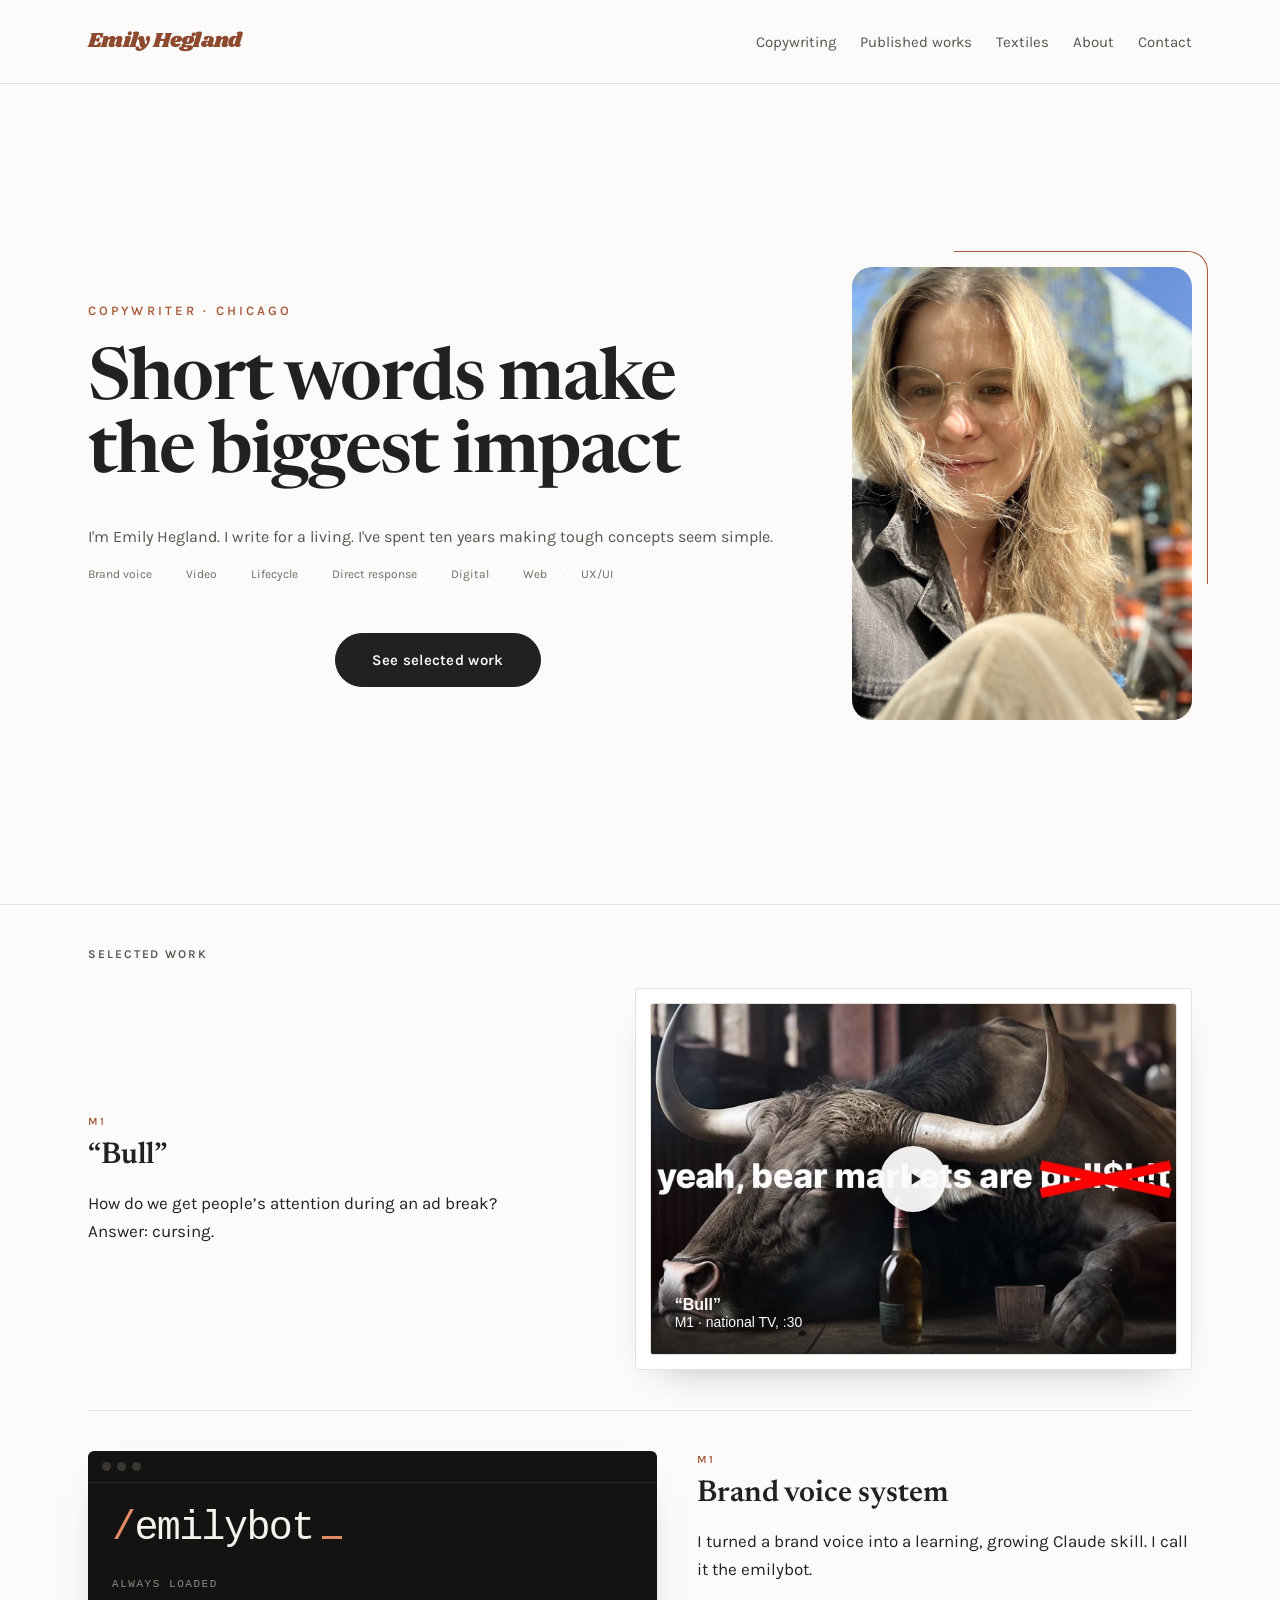
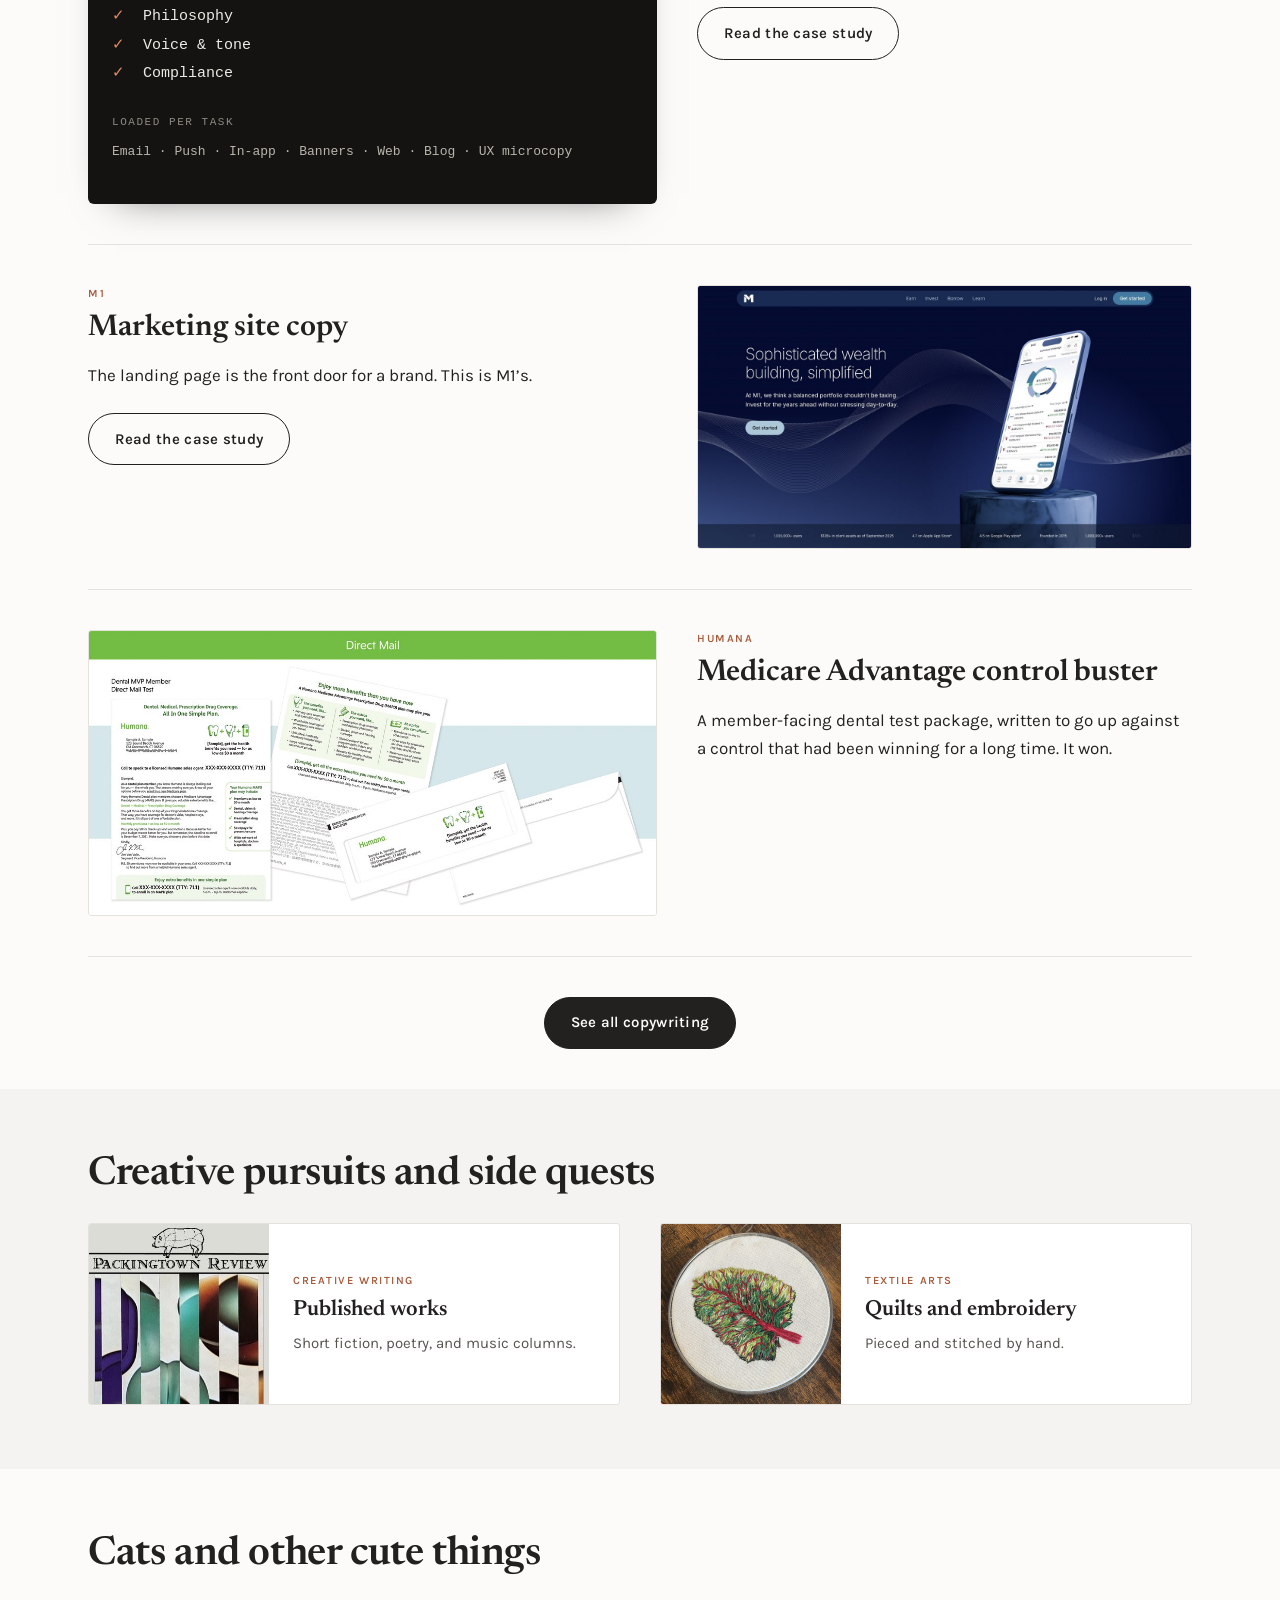
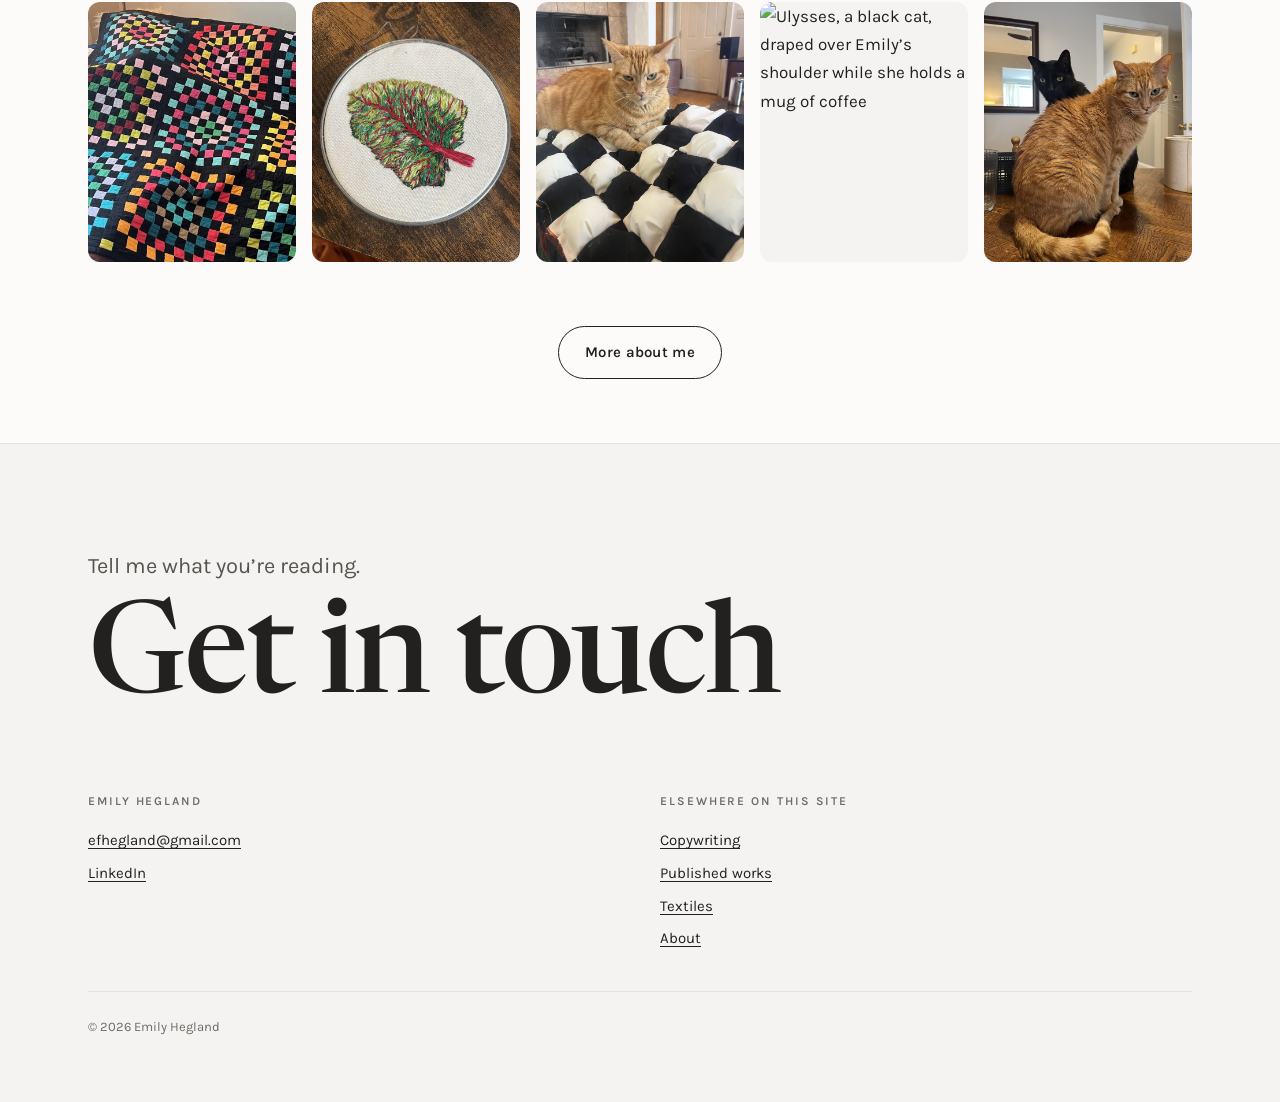
==== commit 8eedb0da: "Add files via upload style update" ====
--- a/index.html
+++ b/index.html
@@ -19,7 +19,7 @@
 <link rel="preconnect" href="https://fonts.googleapis.com">
 <link rel="preconnect" href="https://fonts.gstatic.com" crossorigin>
 <link rel="stylesheet" href="https://fonts.googleapis.com/css2?family=Newsreader:ital,opsz,wght@0,6..72,400;0,6..72,500;0,6..72,600;1,6..72,400;1,6..72,500&family=Karla:ital,wght@0,400;0,500;0,600;1,400&family=Shrikhand&display=swap">
-<link rel="stylesheet" href="style.css">
+<link rel="stylesheet" href="style.css?v=2">
 </head>
 <body>
 
@@ -296,13 +296,13 @@
   </div>
 </footer>
 
-<script src="cycle.js"></script>
-<script src="player.js"></script>
-<script src="lightbox.js"></script>
+<script src="cycle.js?v=2"></script>
+<script src="player.js?v=2"></script>
+<script src="lightbox.js?v=2"></script>
 <script>
   document.getElementById('year').textContent = new Date().getFullYear();
 </script>
 
-<script src="nav.js"></script>
+<script src="nav.js?v=2"></script>
 </body>
 </html>
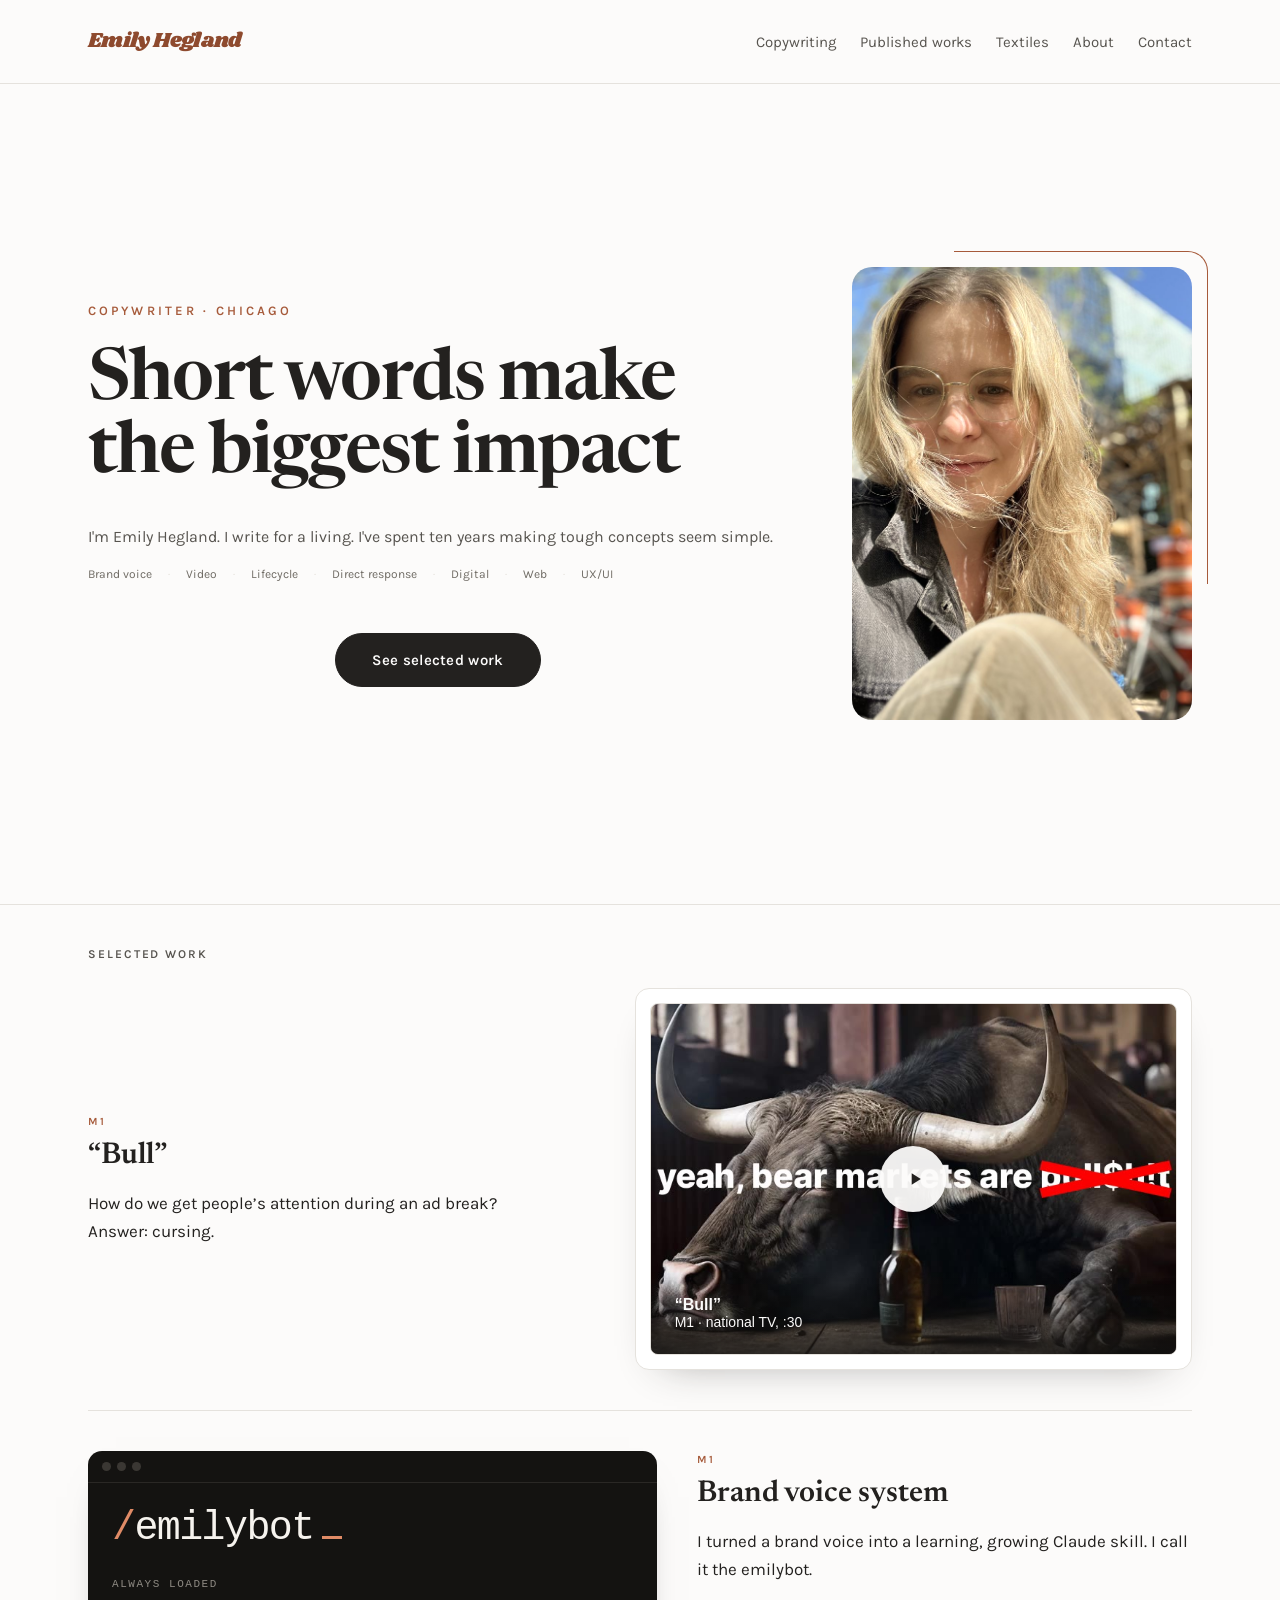
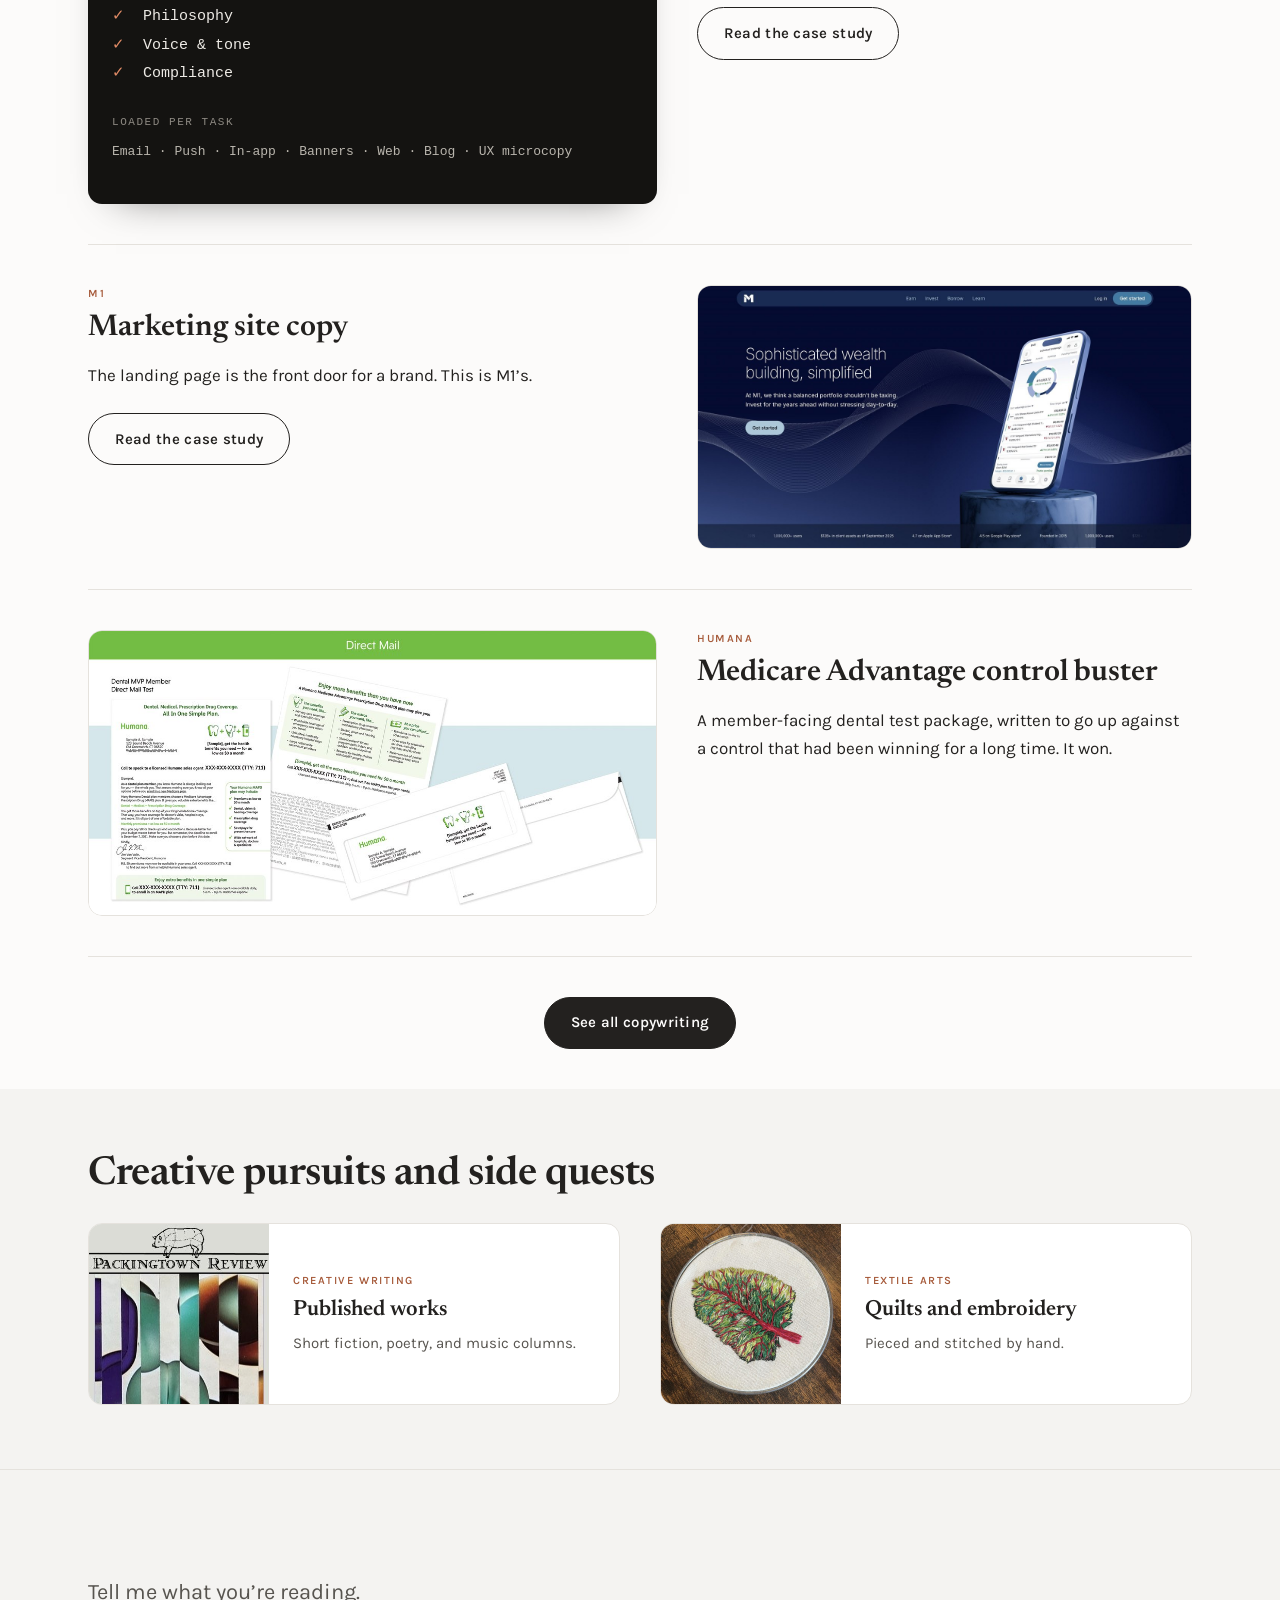
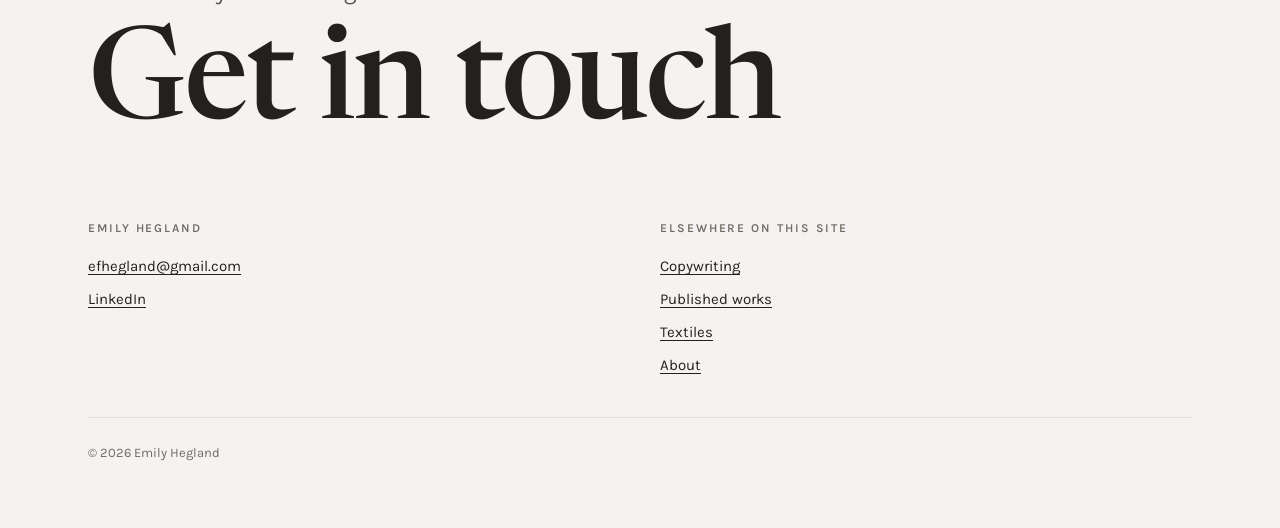
==== commit 314f4768: "Add files via upload" ====
--- a/index.html
+++ b/index.html
@@ -19,7 +19,7 @@
 <link rel="preconnect" href="https://fonts.googleapis.com">
 <link rel="preconnect" href="https://fonts.gstatic.com" crossorigin>
 <link rel="stylesheet" href="https://fonts.googleapis.com/css2?family=Newsreader:ital,opsz,wght@0,6..72,400;0,6..72,500;0,6..72,600;1,6..72,400;1,6..72,500&family=Karla:ital,wght@0,400;0,500;0,600;1,400&family=Shrikhand&display=swap">
-<link rel="stylesheet" href="style.css?v=2">
+<link rel="stylesheet" href="style.css?v=12">
 </head>
 <body>
 
@@ -224,43 +224,6 @@
     </div>
   </section>
 
-  <!-- ==================================================== PICTURE REEL -->
-  <!-- Visuals only. The About page carries the personal prose; repeating it here
-       read as redundant. -->
-  <section class="section">
-    <div class="wrap">
-      <div class="section-head">
-        <h2>Cats and other cute things</h2>
-      </div>
-
-      <div class="reel">
-        <figure>
-          <img src="images/reel-quilt-disco.jpg" width="720" height="900" loading="lazy"
-               alt="A disco granny square quilt: rings of pink, red, teal, orange and green squares set into black, spread over a couch">
-        </figure>
-        <figure>
-          <img src="images/reel-embroidery-chard.jpg" width="720" height="900" loading="lazy"
-               alt="Hand embroidery of a rainbow chard leaf, green blades threaded with deep red veins, in a small hoop">
-        </figure>
-        <figure>
-          <img src="images/reel-cat-quilt.jpg" width="720" height="900" loading="lazy"
-               alt="Clay Cat, an orange tabby, sitting on a black and white puff quilt">
-        </figure>
-        <figure>
-          <img src="images/reel-cat-shoulder.jpg" width="720" height="900" loading="lazy"
-               alt="Ulysses, a black cat, draped over Emily&rsquo;s shoulder while she holds a mug of coffee">
-        </figure>
-        <figure>
-          <img src="images/reel-cats.jpg" width="720" height="900" loading="lazy"
-               alt="Clay Cat in front and Ulysses behind him, an orange tabby and a black cat, sitting together on a table">
-        </figure>
-      </div>
-
-      <div class="section-more section-more--centre">
-        <a class="btn btn--ghost" href="about.html">More about me</a>
-      </div>
-    </div>
-  </section>
 
 </main>
 
@@ -296,13 +259,13 @@
   </div>
 </footer>
 
-<script src="cycle.js?v=2"></script>
-<script src="player.js?v=2"></script>
-<script src="lightbox.js?v=2"></script>
+<script src="cycle.js?v=12"></script>
+<script src="player.js?v=12"></script>
+<script src="lightbox.js?v=12"></script>
 <script>
   document.getElementById('year').textContent = new Date().getFullYear();
 </script>
 
-<script src="nav.js?v=2"></script>
+<script src="nav.js?v=12"></script>
 </body>
 </html>
--- a/style.css
+++ b/style.css
@@ -44,7 +44,7 @@
 
   --max:      1200px;
   --max-prose: 66ch;
-  --radius:   3px;
+  --radius:   14px;
 }
 
 /* --------------------------------------------------------------- reset --- */
@@ -265,7 +265,7 @@
    left column: with it in there the two columns could only align at the kicker,
    which put the copy above the headline instead of level with it. */
 
-.about-open { padding-block: clamp(1.5rem, 3.5vw, 2.5rem) var(--s4); }
+.about-open { padding-block: clamp(1.5rem, 3.5vw, 2.5rem) var(--s3); }
 .about-open > .wrap > .eyebrow { margin-bottom: var(--s2); }
 
 .about-open__grid {
@@ -1317,49 +1317,6 @@
    instead of orphaning its last word. */
 .section-more { margin-top: var(--s5); }
 
-/* Homepage picture reel: five square-ish frames running the full width, with the
-   heading doing all the talking. Visuals lead here; the About page carries the
-   prose, so repeating it on the homepage only diluted both. */
-.reel {
-  display: grid;
-  grid-template-columns: repeat(5, 1fr);
-  gap: var(--s2);
-}
-
-.reel figure {
-  margin: 0;
-  aspect-ratio: 4 / 5;
-  overflow: hidden;
-  border-radius: 12px;
-  background: var(--paper-deep);
-}
-
-.reel img { width: 100%; height: 100%; object-fit: cover; }
-
-/* Empty slot reads as intentional until a photo lands in it. */
-.reel figure:empty,
-.reel .slot {
-  display: grid;
-  place-items: center;
-  text-align: center;
-  padding: var(--s1);
-  font-size: 0.6875rem;
-  line-height: 1.35;
-  color: var(--ink-faint);
-}
-
-/* Below tablet the reel scrolls sideways rather than shrinking to thumbnails. */
-@media (max-width: 760px) {
-  .reel {
-    grid-template-columns: repeat(5, minmax(38%, 1fr));
-    overflow-x: auto;
-    scroll-snap-type: x proximity;
-    padding-bottom: var(--s1);
-    scrollbar-width: thin;
-  }
-  .reel figure { scroll-snap-align: start; }
-}
-
 .section-more p {
   color: var(--ink-soft);
   max-width: 70ch;
@@ -1712,7 +1669,7 @@
 .term {
   background: #141311;
   color: #EDEAE5;
-  border-radius: 6px;
+  border-radius: var(--radius);
   overflow: hidden;
   font-family: ui-monospace, 'SF Mono', Menlo, Consolas, monospace;
   box-shadow: 0 18px 40px -28px rgba(0, 0, 0, 0.6);
@@ -1911,3 +1868,31 @@
 @media (prefers-reduced-motion: reduce) {
   .nav-toggle__icon::before, .nav-toggle__icon::after { transition: none; }
 }
+
+
+/* The poster sits inside a mount, so its corners are tighter than the mount's. */
+.matte .poster { border-radius: 8px; }
+
+/* "My muses": copy on the left, a small framed photo on the right, in the same
+   bracketed frame as the portraits so it reads as part of the About page rather
+   than something added to the bottom of it. */
+.muses {
+  display: grid;
+  grid-template-columns: minmax(0, 1fr) minmax(0, 380px);
+  gap: var(--s5);
+  align-items: center;
+}
+.muses__text h2 { font-size: clamp(2rem, 4.2vw, 3rem); margin-bottom: var(--s2); }
+.muses__text p:not(.eyebrow) { color: var(--ink-soft); font-size: 1.1875rem; max-width: 44ch; }
+/* Each sentence sits on its own line when there is room, and wraps cleanly when
+   there is not. */
+.muses__text p span { display: block; text-wrap: balance; }
+.muses__photo { justify-self: end; width: 100%; }
+
+@media (max-width: 860px) {
+  .muses { grid-template-columns: minmax(0, 1fr); gap: var(--s4); }
+  .muses__photo { justify-self: start; max-width: 380px; }
+}
+
+/* Sits on the page background, close under the bio. */
+.muses-section { padding-block: var(--s2) var(--s4); }
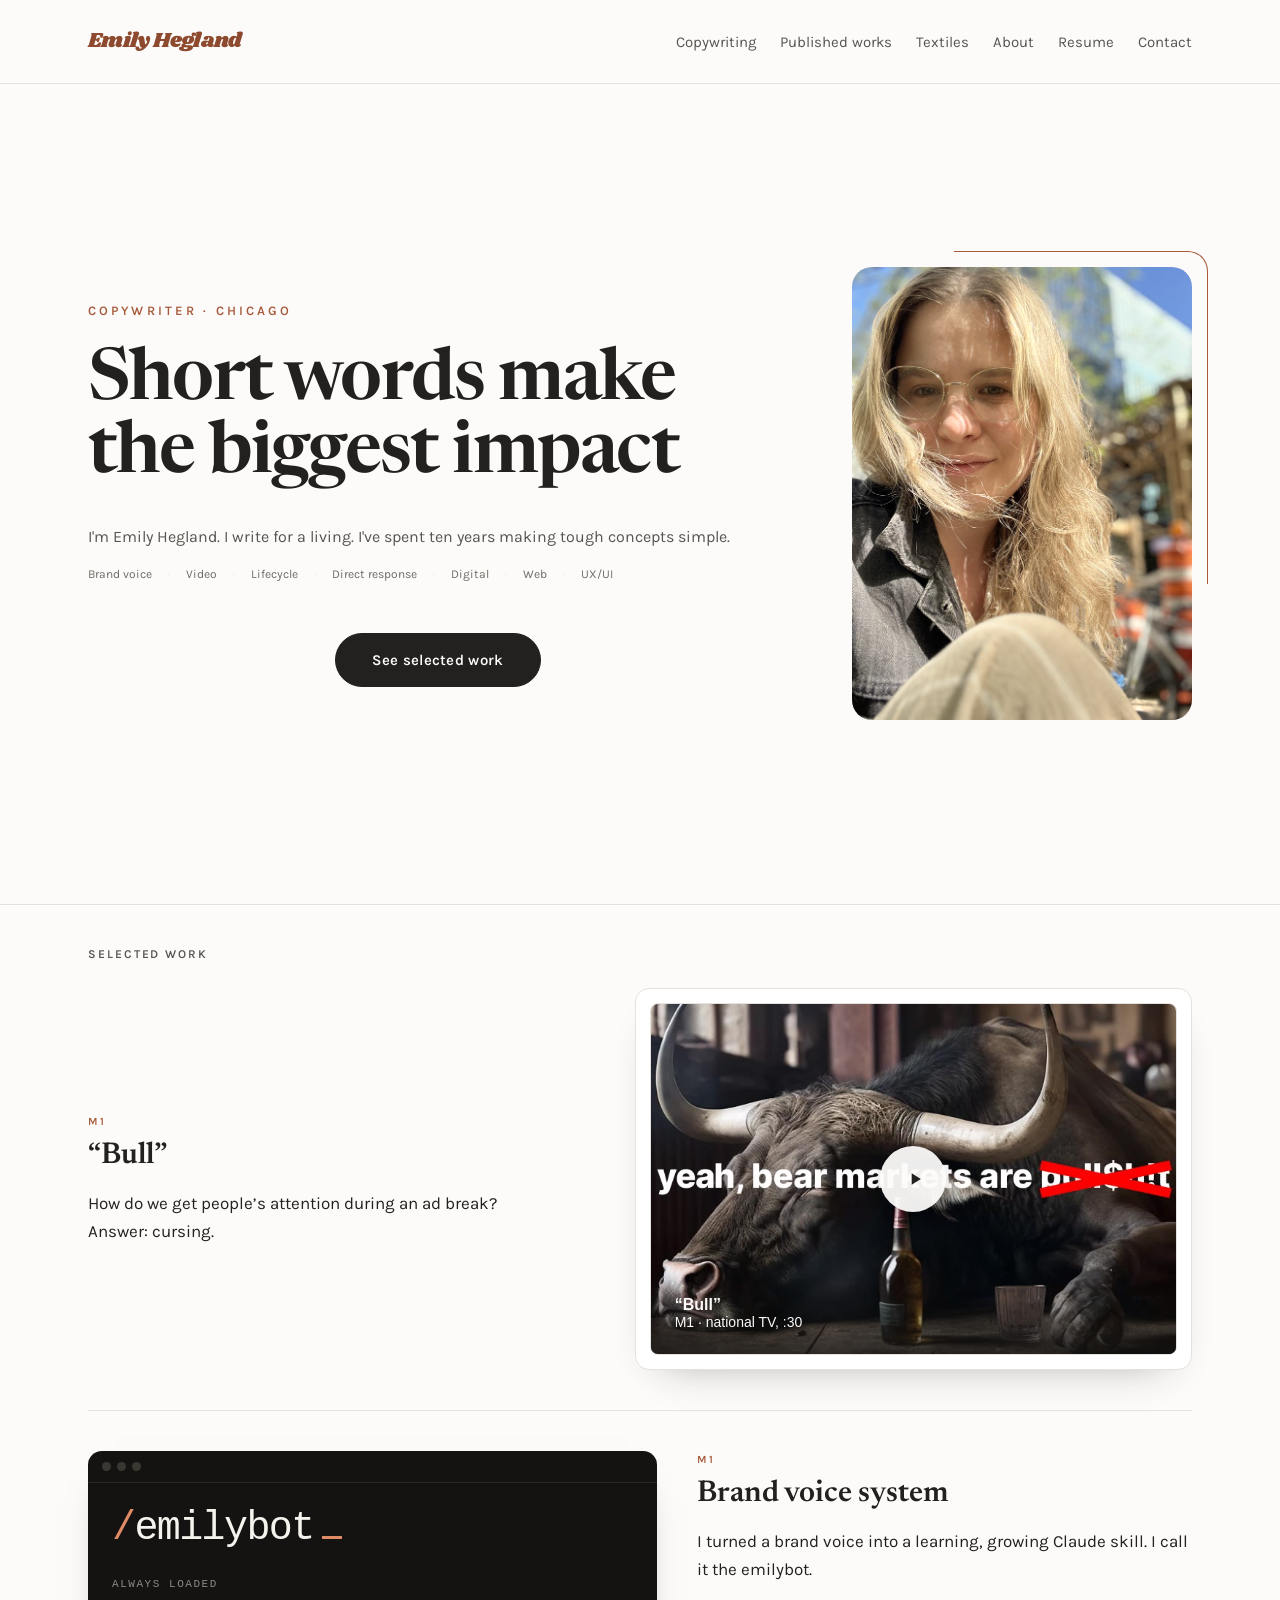
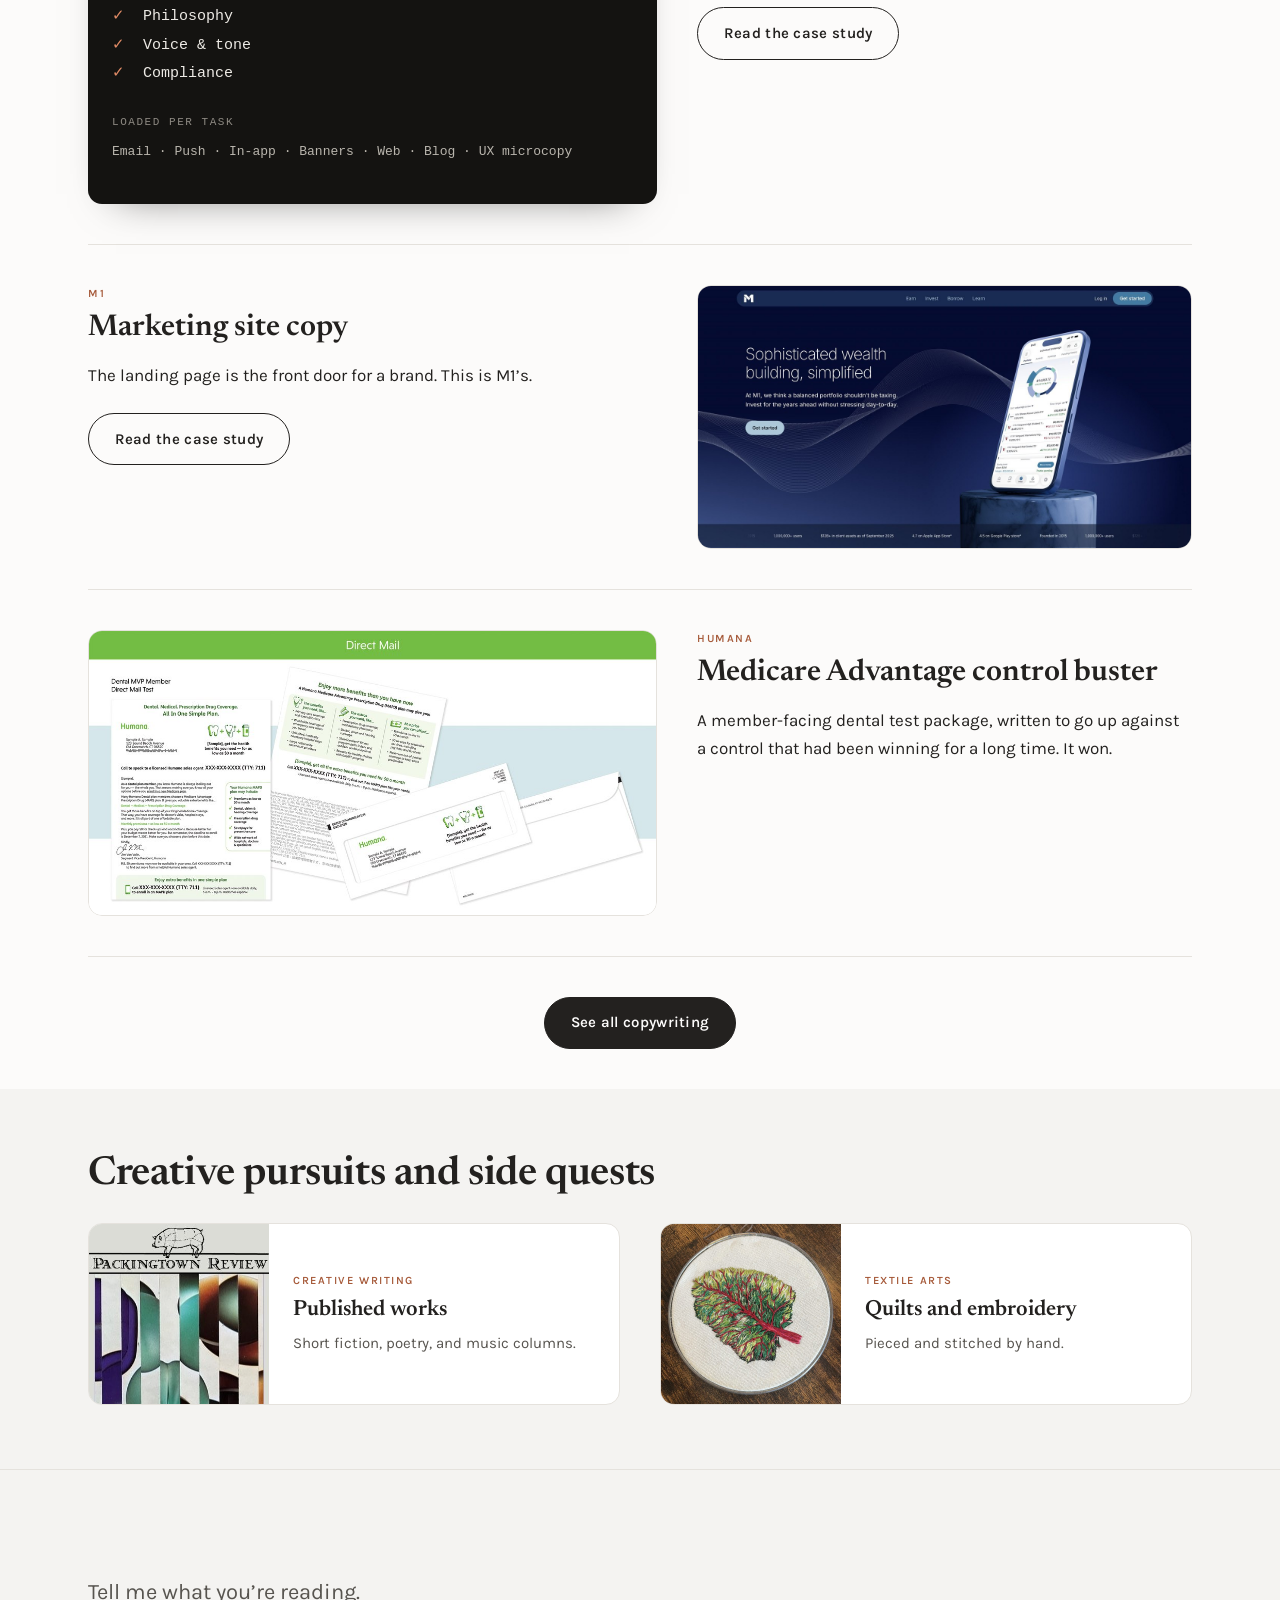
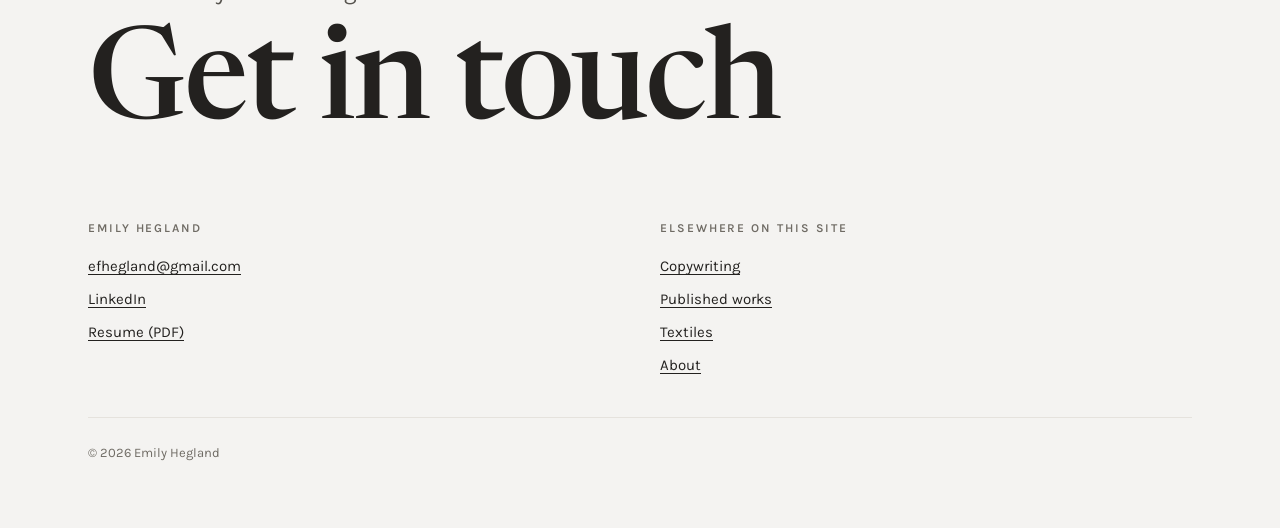
==== commit fd063767: "Add files via upload" ====
--- a/index.html
+++ b/index.html
@@ -16,6 +16,8 @@
 <meta property="og:image:alt" content="Emily Hegland, copywriter, Chicago">
 <meta name="twitter:card" content="summary_large_image">
 
+<link rel="icon" href="favicon.svg" type="image/svg+xml">
+<link rel="apple-touch-icon" href="apple-touch-icon.png">
 <link rel="preconnect" href="https://fonts.googleapis.com">
 <link rel="preconnect" href="https://fonts.gstatic.com" crossorigin>
 <link rel="stylesheet" href="https://fonts.googleapis.com/css2?family=Newsreader:ital,opsz,wght@0,6..72,400;0,6..72,500;0,6..72,600;1,6..72,400;1,6..72,500&family=Karla:ital,wght@0,400;0,500;0,600;1,400&family=Shrikhand&display=swap">
@@ -32,6 +34,7 @@
         <li><a href="writing.html">Published works</a></li>
         <li><a href="textiles.html">Textiles</a></li>
         <li><a href="about.html">About</a></li>
+        <li><a href="emily-hegland-resume.pdf" target="_blank" rel="noopener">Resume</a></li>
         <li><a href="#contact">Contact</a></li>
       </ul>
     </nav>
@@ -51,7 +54,7 @@
         <div class="hero__bio">
           <p class="lede">
             I'm Emily Hegland. I write for a living. I've spent ten years
-            making tough concepts seem simple.
+            making tough concepts simple.
           </p>
           <ul class="hero__meta">
             <li>Brand voice</li>
@@ -242,6 +245,7 @@
         <ul class="contact-list">
           <li><a href="mailto:efhegland@gmail.com">efhegland@gmail.com</a></li>
           <li><a href="https://www.linkedin.com/in/emily-hegland-7918b3ab/">LinkedIn</a></li>
+          <li><a href="emily-hegland-resume.pdf" target="_blank" rel="noopener">Resume (PDF)</a></li>
         </ul>
       </div>
       <div>
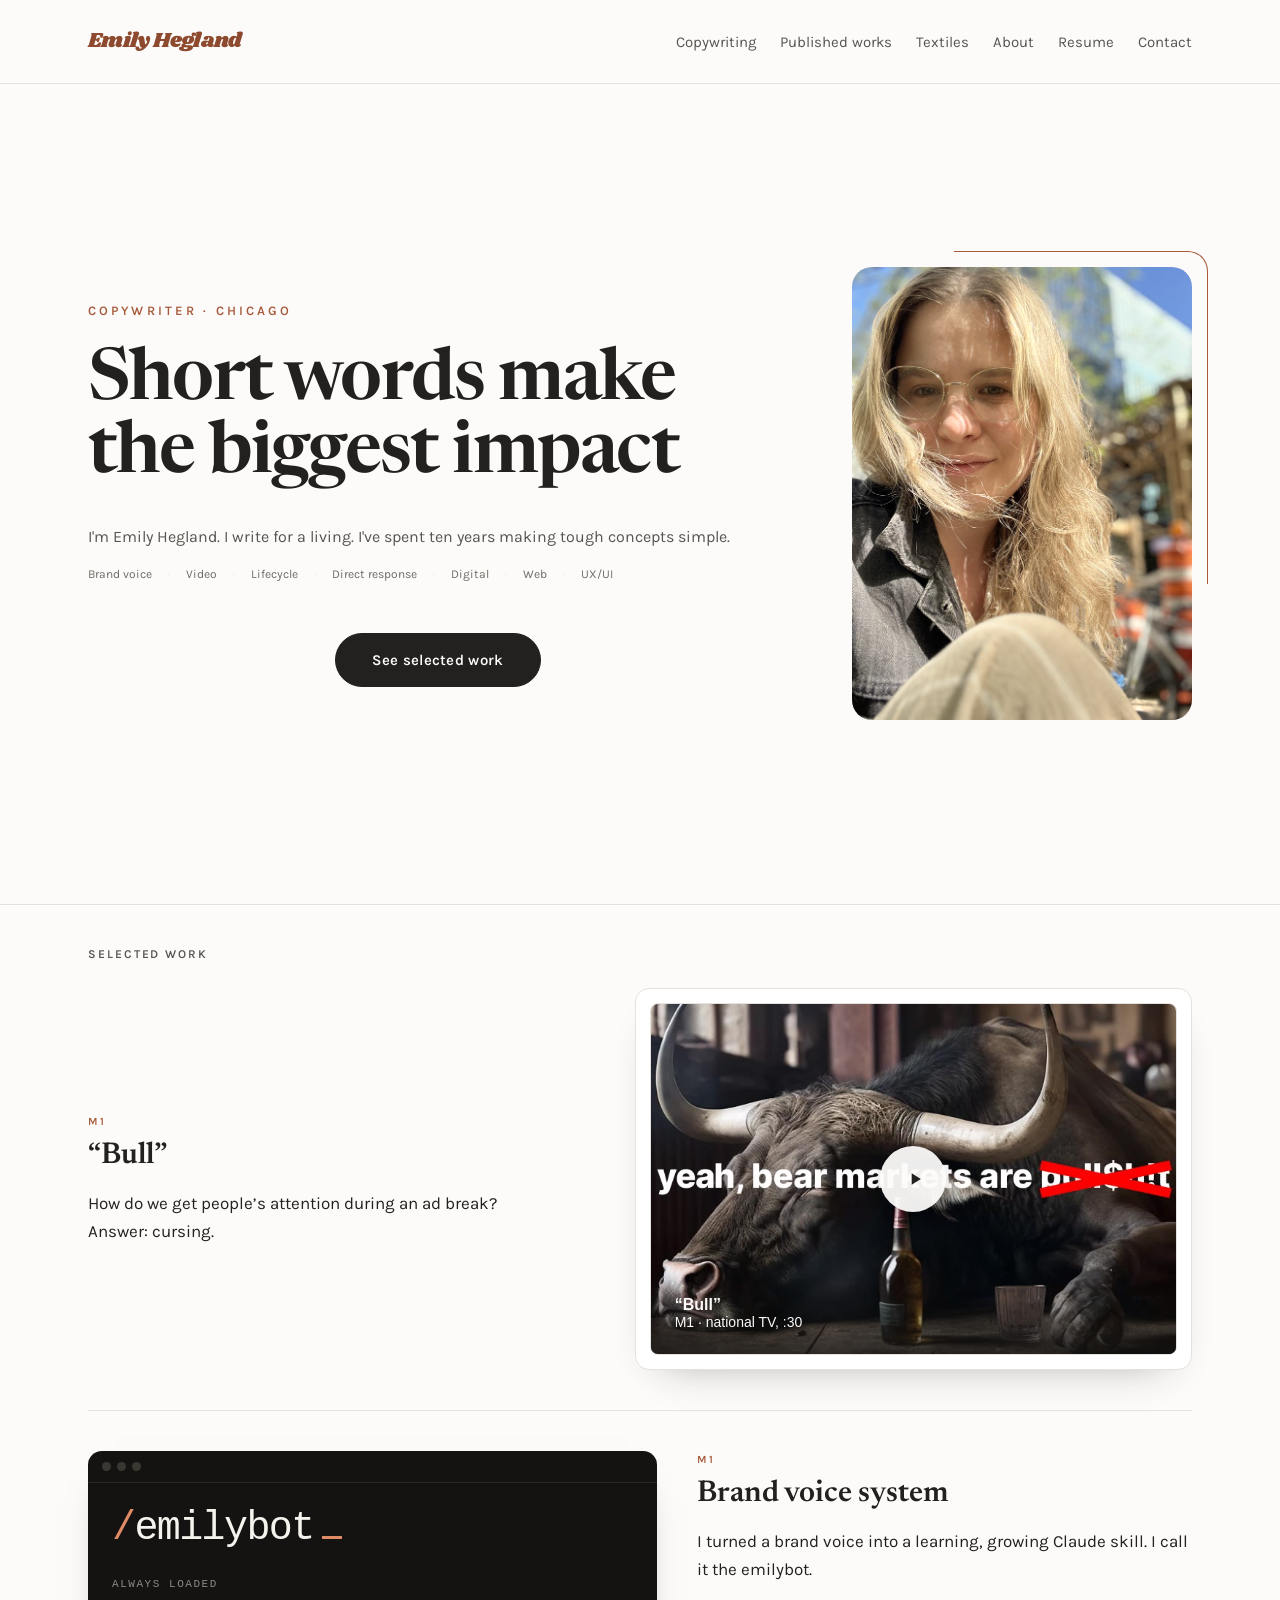
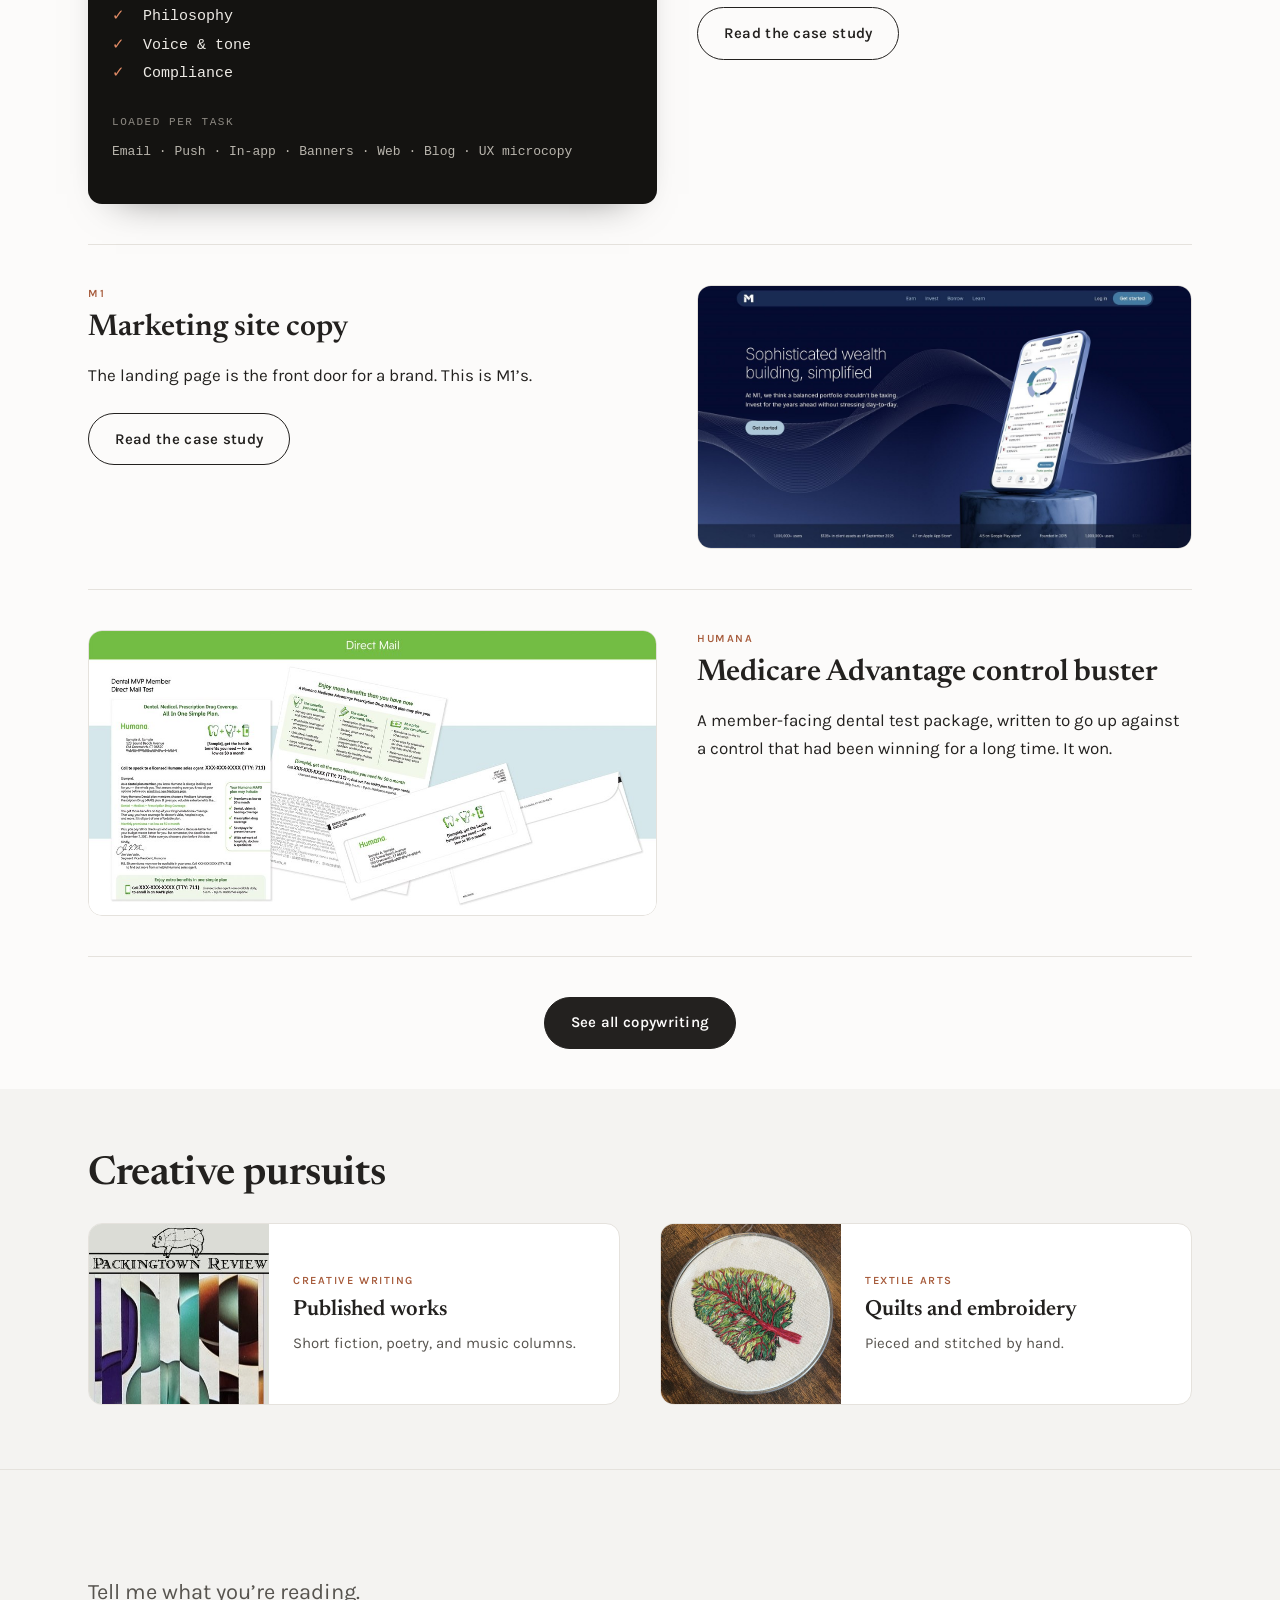
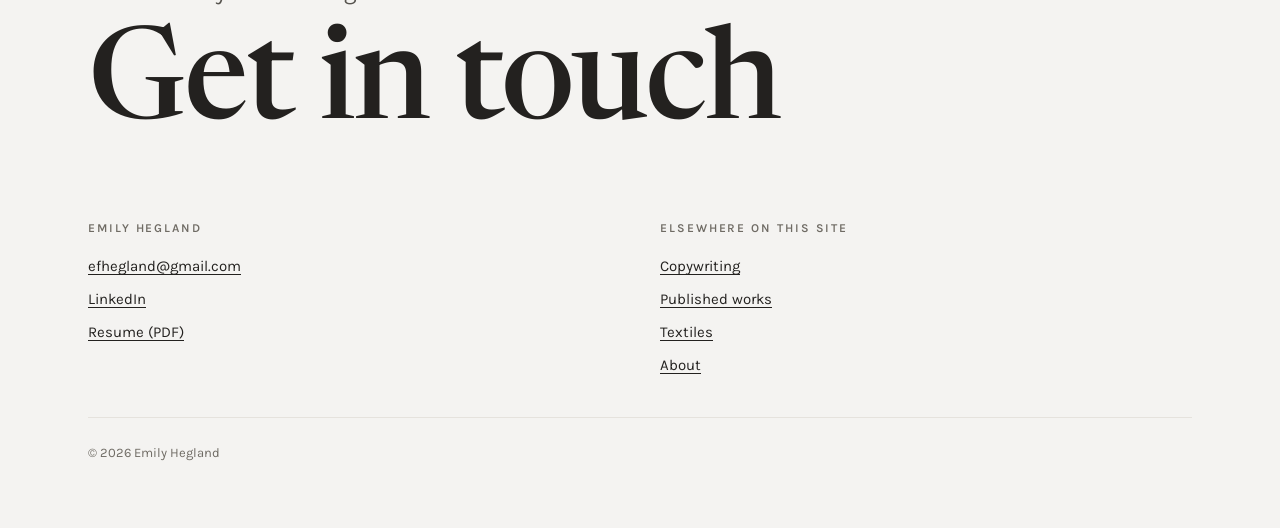
==== commit 9a4ea4f9: "Update index.html" ====
--- a/index.html
+++ b/index.html
@@ -196,7 +196,7 @@
   <section class="section section--deep">
     <div class="wrap">
       <div class="section-head">
-        <h2>Creative pursuits and side quests</h2>
+        <h2>Creative pursuits</h2>
       </div>
 
       <div class="grid grid--two">
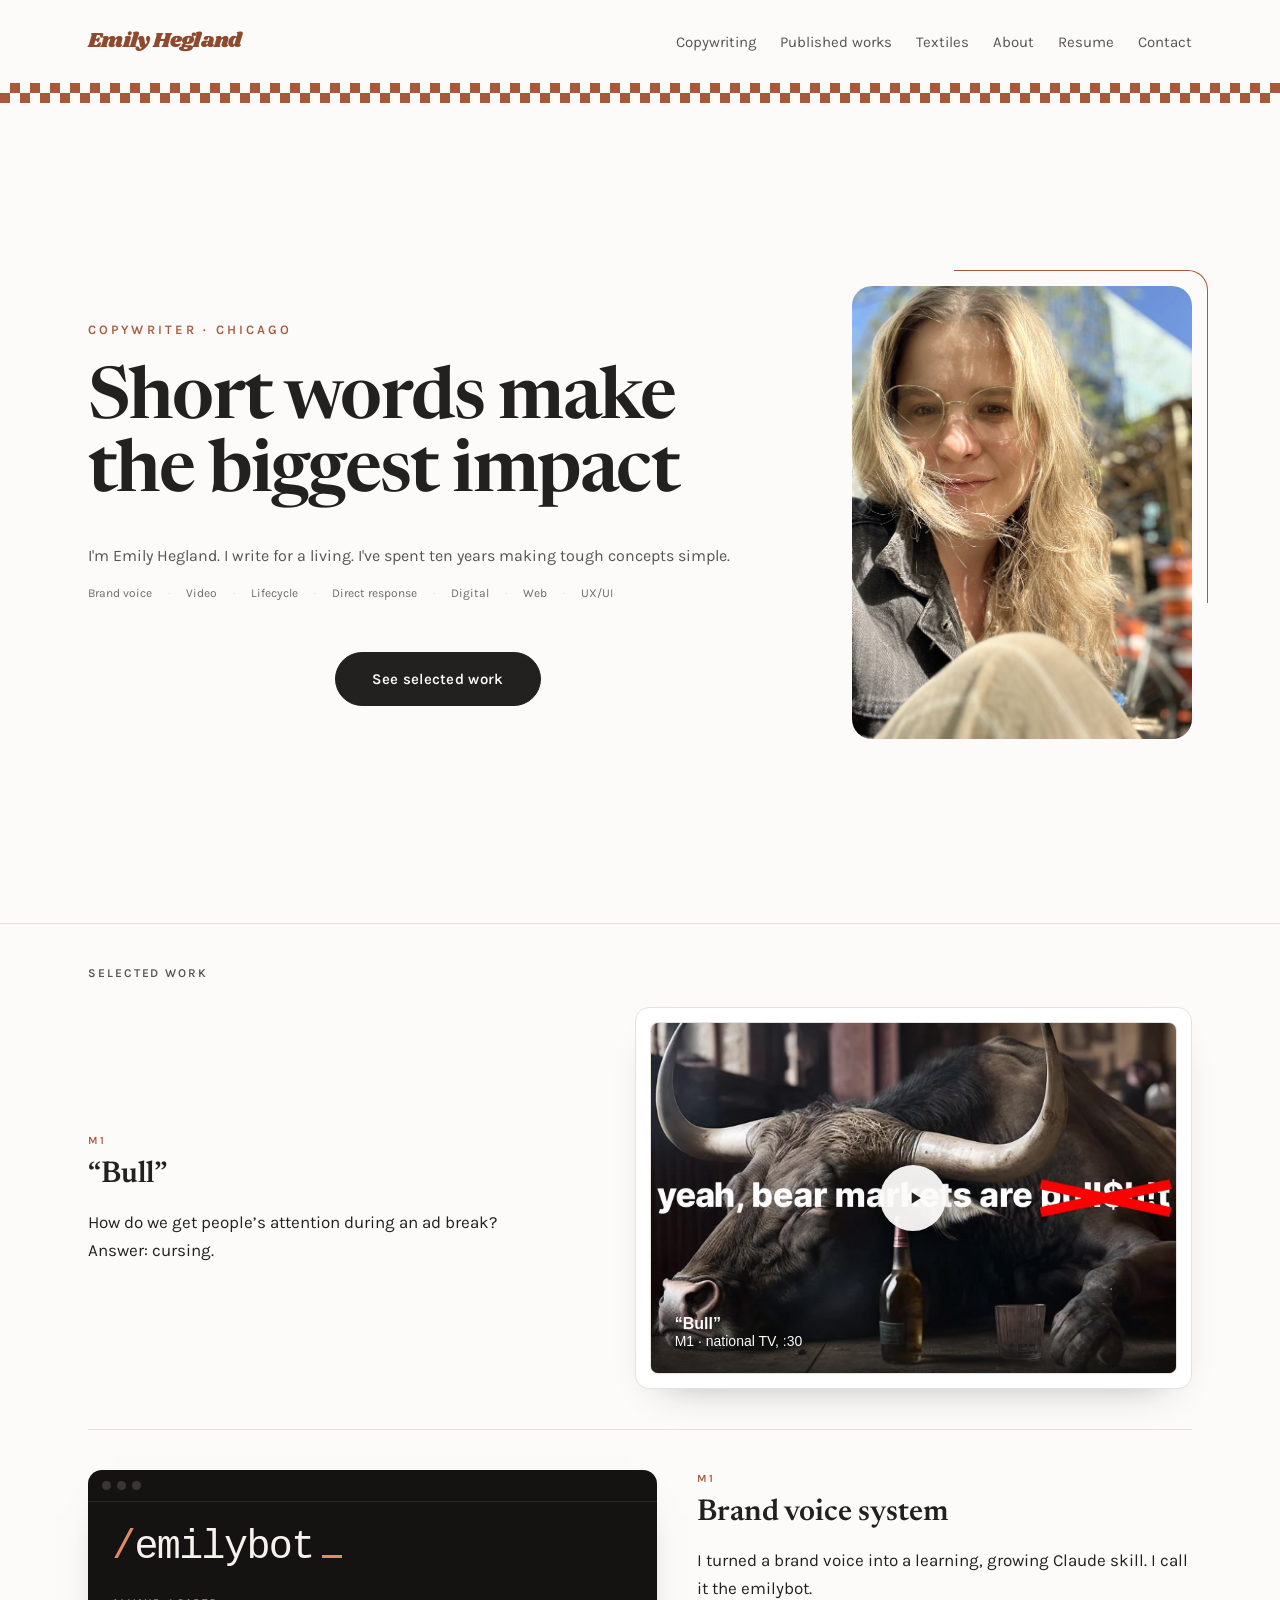
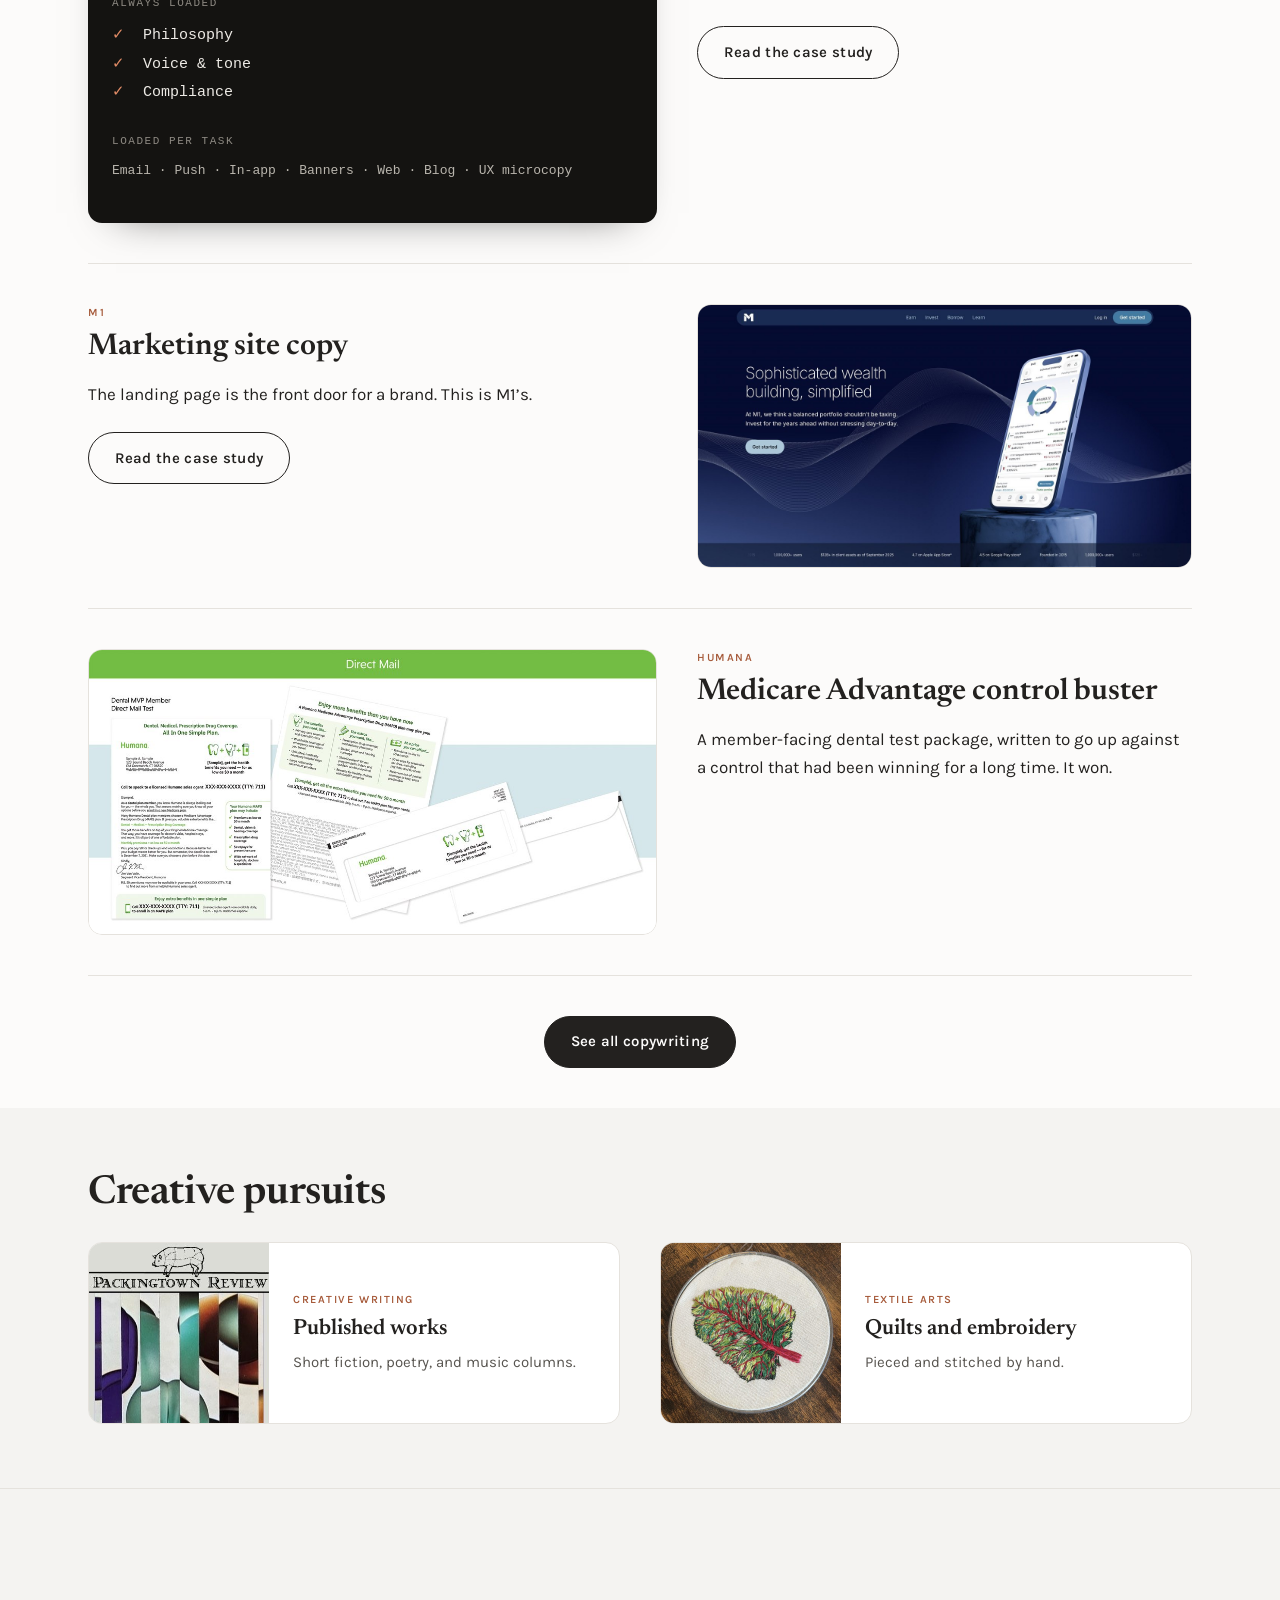
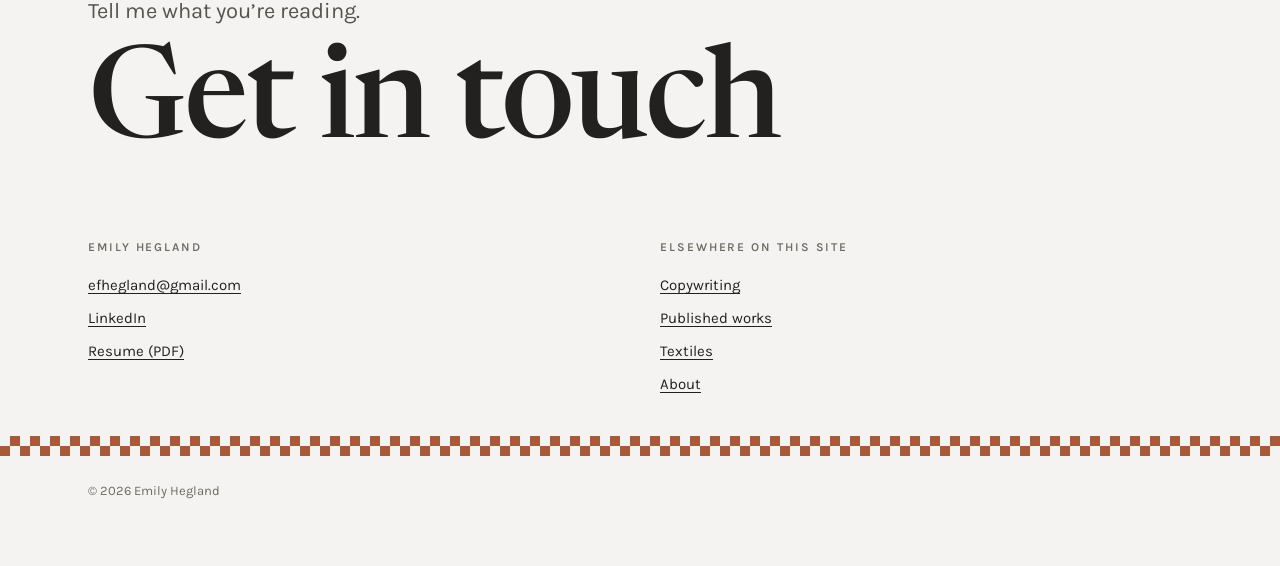
==== commit e60fdced: "Add files via upload checkerboard trim" ====
--- a/index.html
+++ b/index.html
@@ -21,7 +21,7 @@
 <link rel="preconnect" href="https://fonts.googleapis.com">
 <link rel="preconnect" href="https://fonts.gstatic.com" crossorigin>
 <link rel="stylesheet" href="https://fonts.googleapis.com/css2?family=Newsreader:ital,opsz,wght@0,6..72,400;0,6..72,500;0,6..72,600;1,6..72,400;1,6..72,500&family=Karla:ital,wght@0,400;0,500;0,600;1,400&family=Shrikhand&display=swap">
-<link rel="stylesheet" href="style.css?v=12">
+<link rel="stylesheet" href="style.css?v=15">
 </head>
 <body>
 
@@ -40,6 +40,7 @@
     </nav>
   </div>
 </header>
+<div class="checker" aria-hidden="true"></div>
 
 <main>
 
@@ -259,6 +260,9 @@
       </div>
     </div>
 
+  </div>
+  <div class="checker checker--foot" aria-hidden="true"></div>
+  <div class="wrap">
     <p class="fineprint">&copy; <span id="year">2026</span> Emily Hegland</p>
   </div>
 </footer>
--- a/style.css
+++ b/style.css
@@ -140,7 +140,33 @@
 
 .site-head {
   padding-block: var(--s3);
-  border-bottom: 1px solid var(--rule);
+}
+
+/* Clay checkerboard, two rows of 10px squares. One under the menu (standing in
+   for the old divider rule) and one above the copyright line. Both run edge to
+   edge. --check sets the square size; --check-bg matches the light squares to
+   whatever surface the stripe sits on, so only the clay reads. background-repeat:
+   round stretches the squares a hair so the stripe always ends on a whole one. */
+.checker {
+  --check: 10px;
+  --check-bg: var(--paper);
+  height: calc(var(--check) * 2);
+  background-color: var(--check-bg);
+  background-image: conic-gradient(var(--clay) 90deg, var(--check-bg) 90deg 180deg, var(--clay) 180deg 270deg, var(--check-bg) 270deg);
+  background-size: calc(var(--check) * 2) calc(var(--check) * 2);
+  background-repeat: round;
+}
+
+.checker--foot {
+  --check-bg: var(--paper-deep);
+  margin-top: var(--s4);
+}
+
+/* The footer stripe replaces the copyright line's top rule. */
+.checker--foot + .wrap .fineprint {
+  margin-top: var(--s3);
+  padding-top: 0;
+  border-top: 0;
 }
 
 .site-head__inner {
